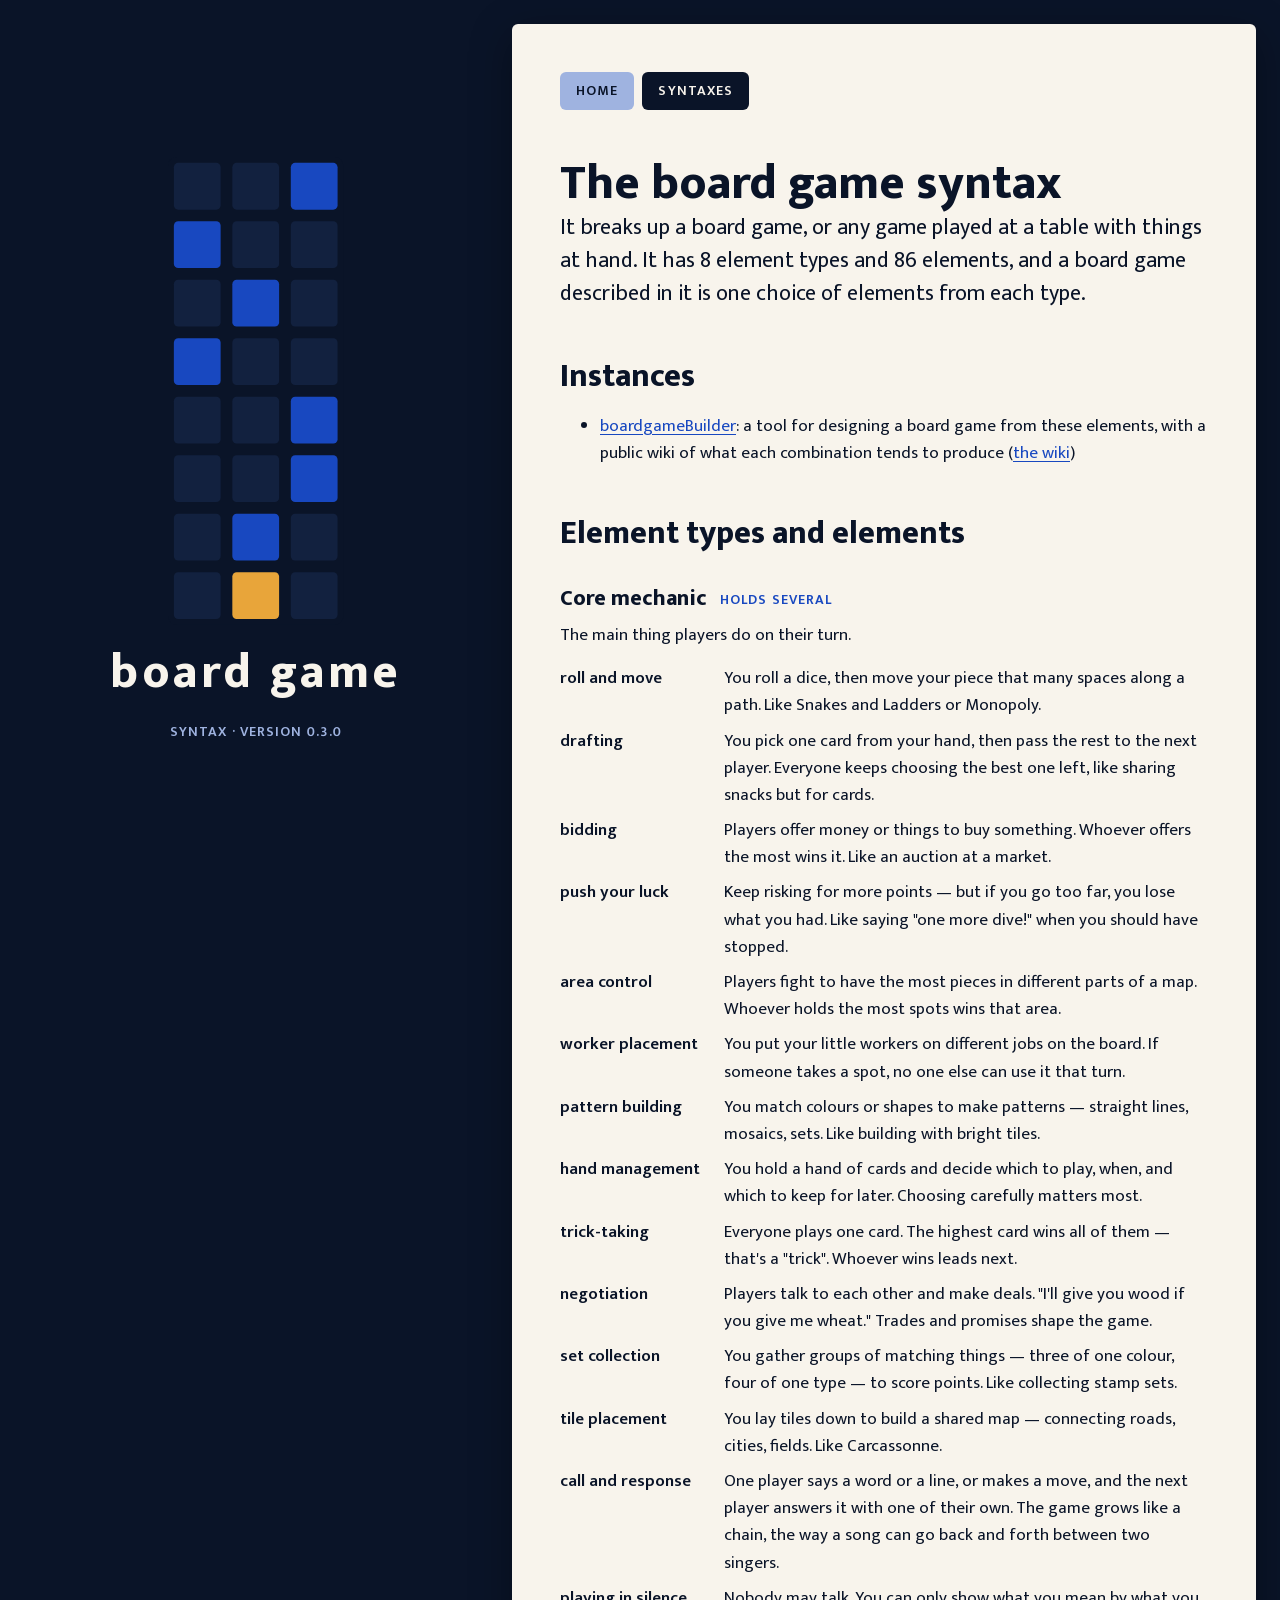
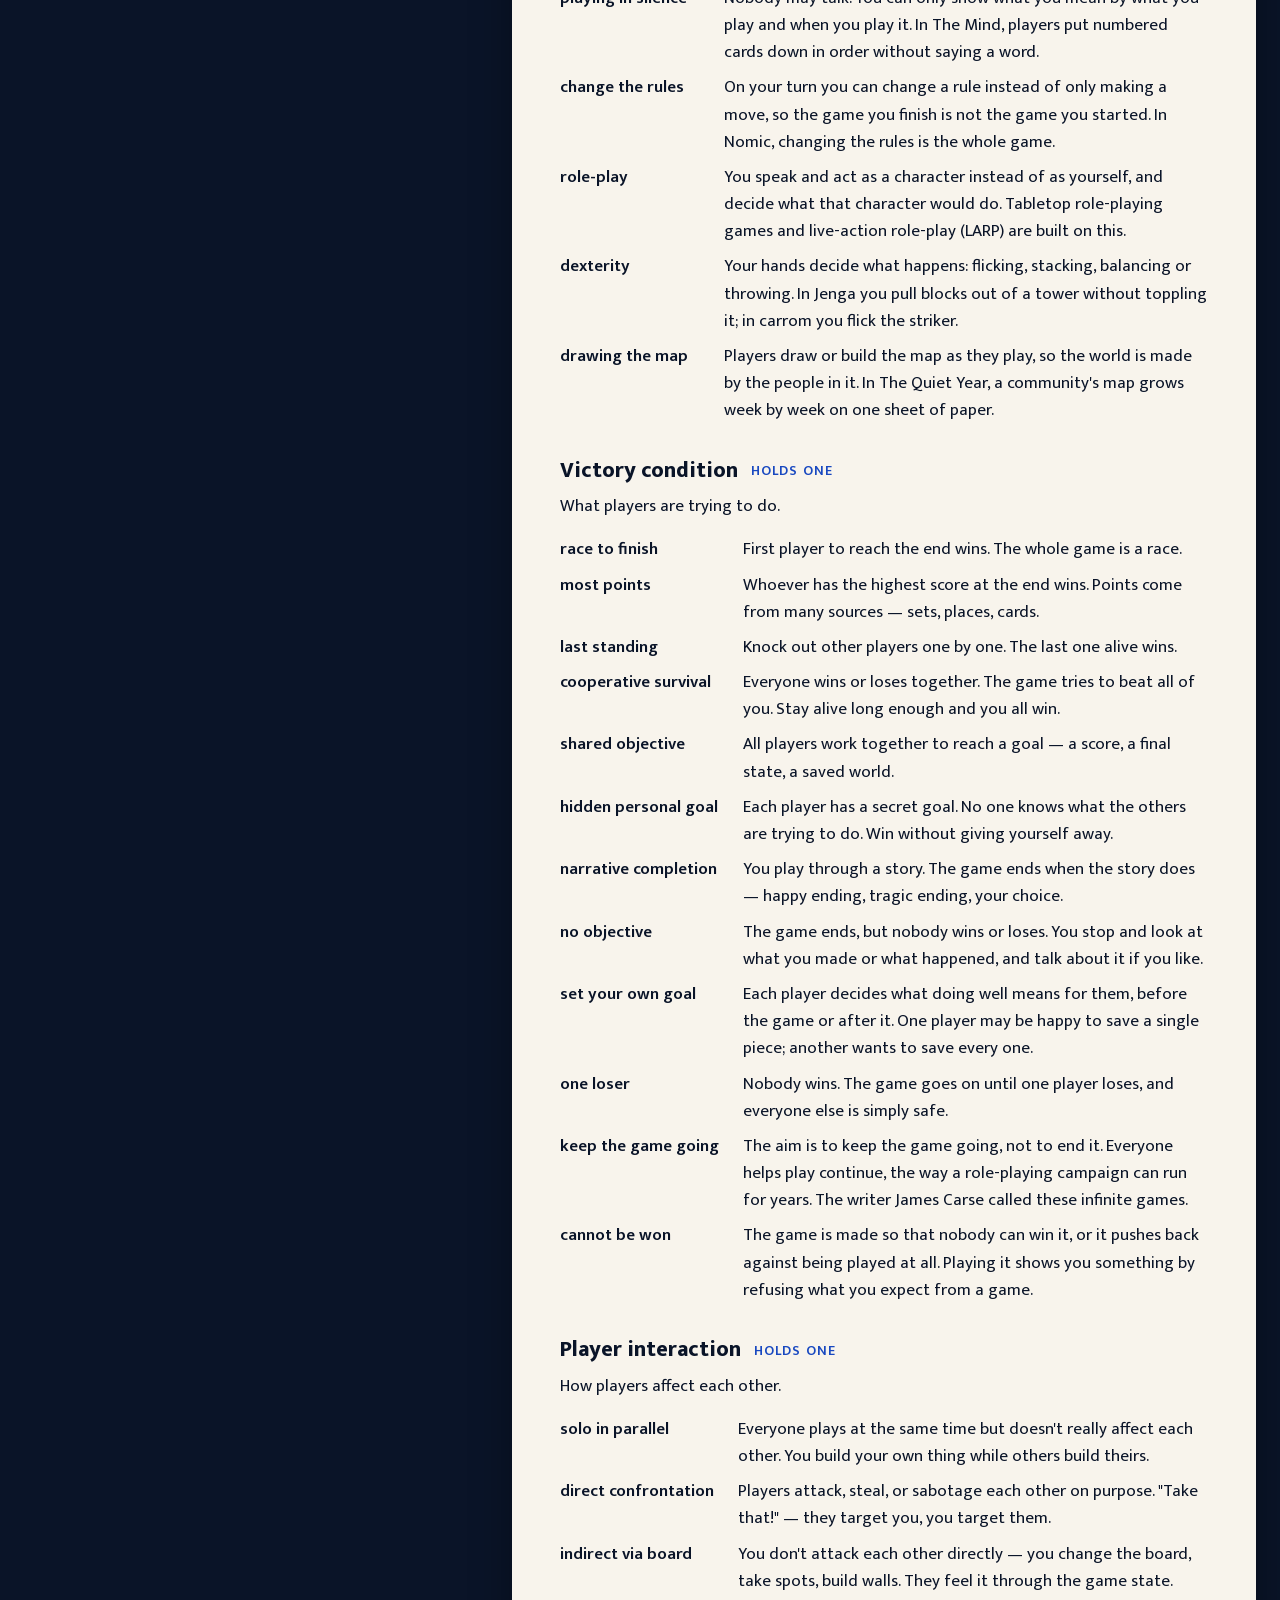
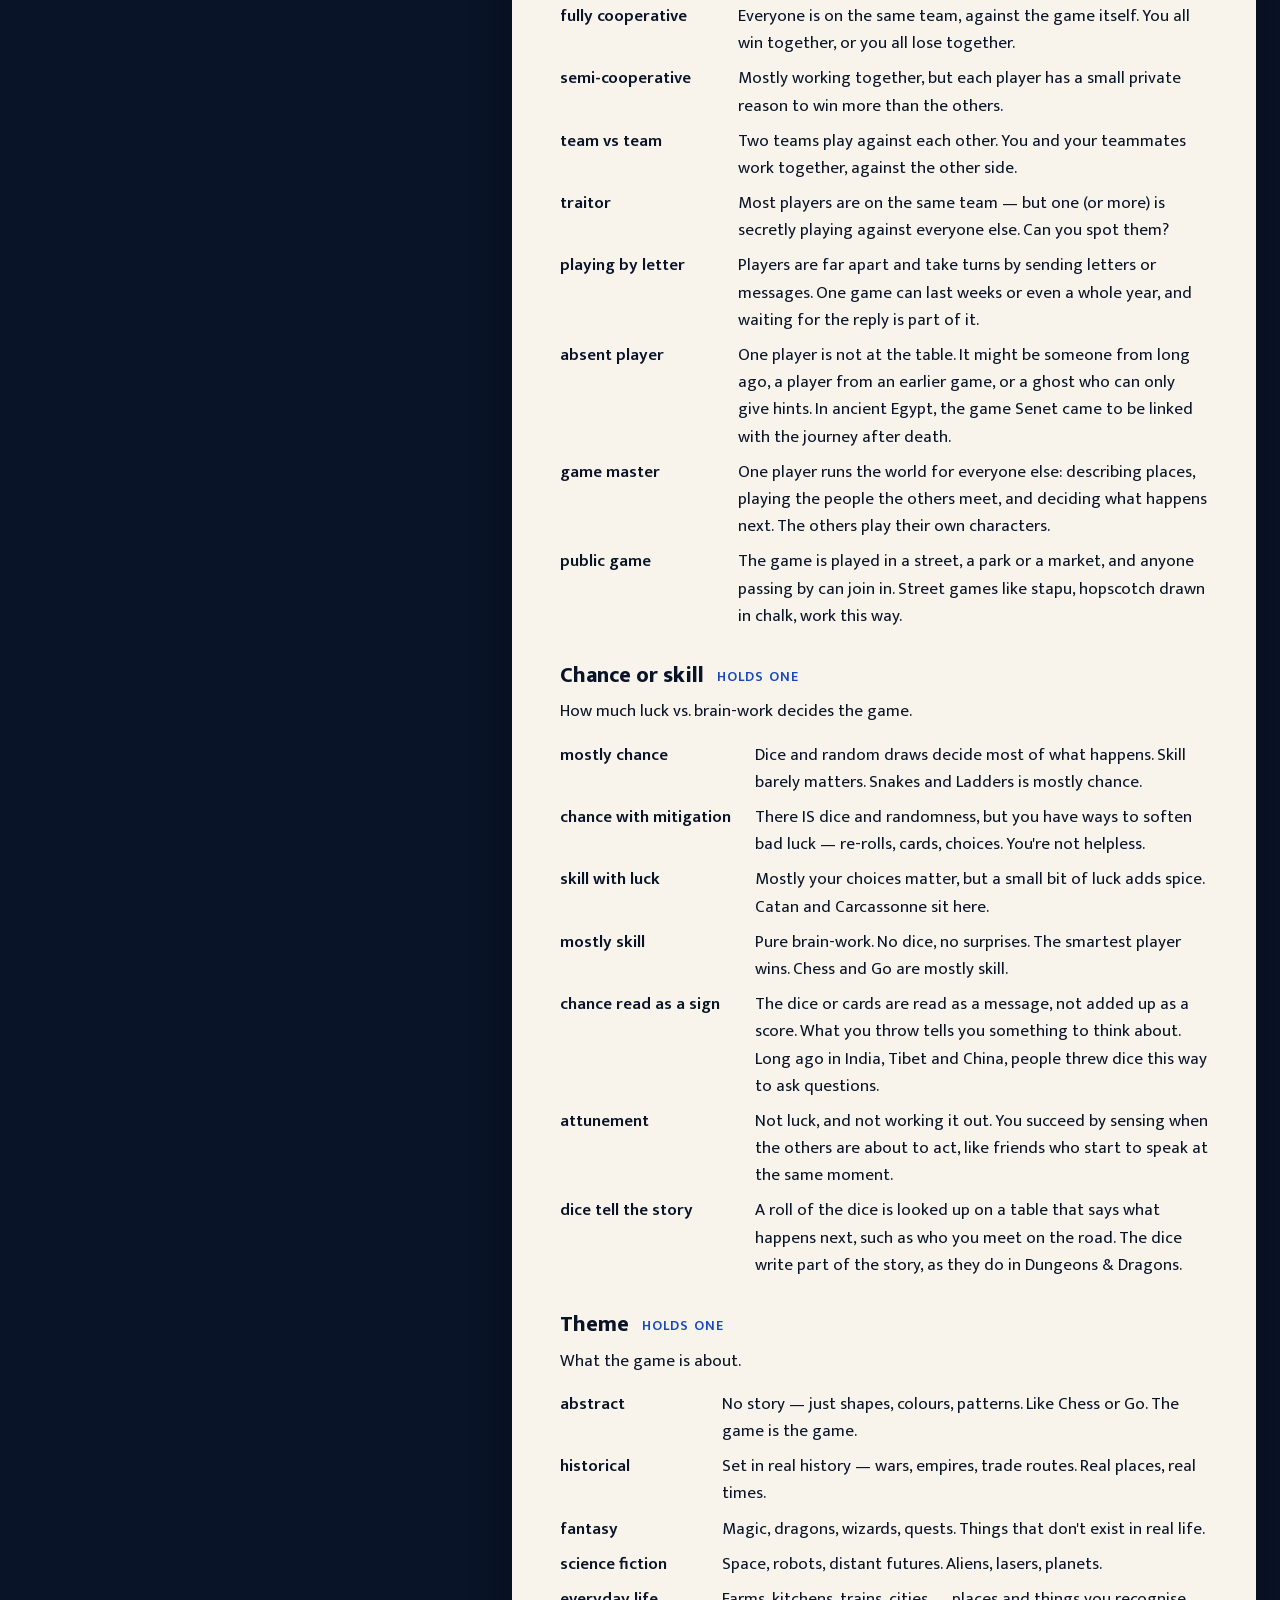
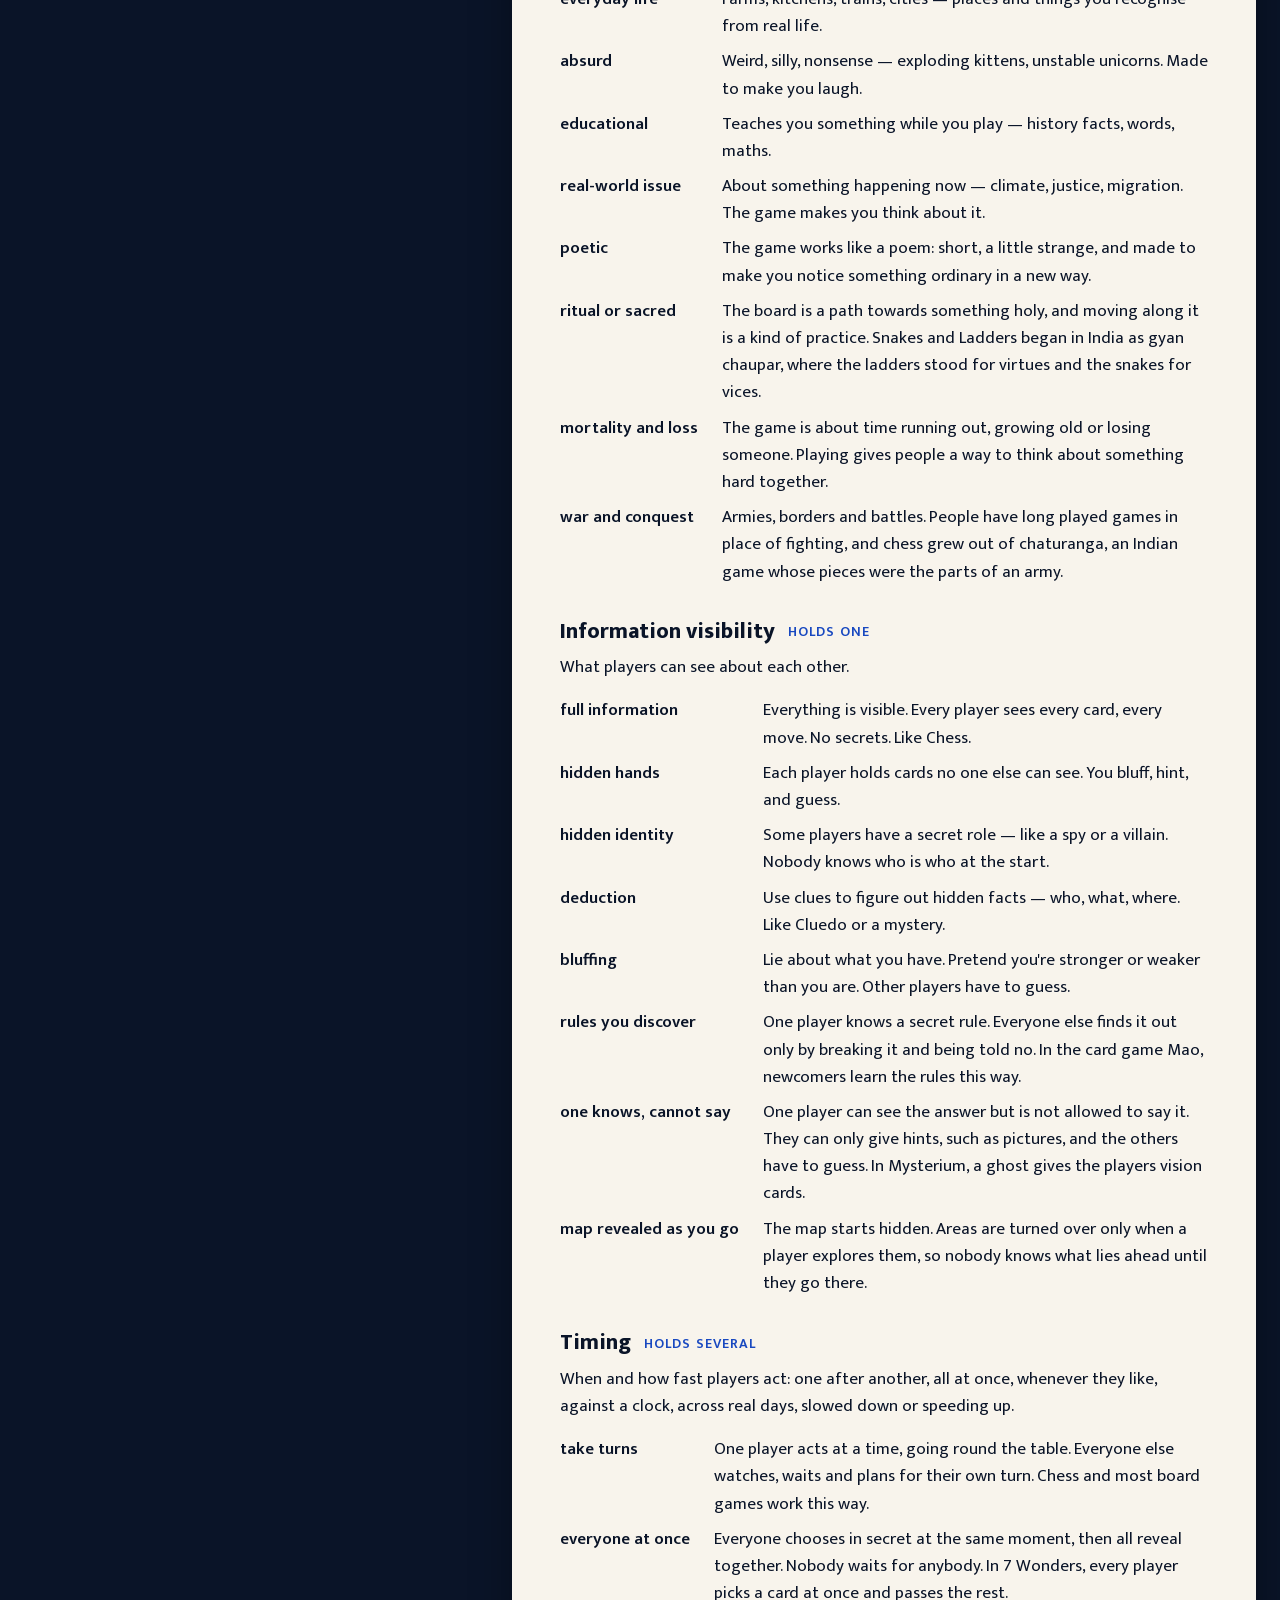
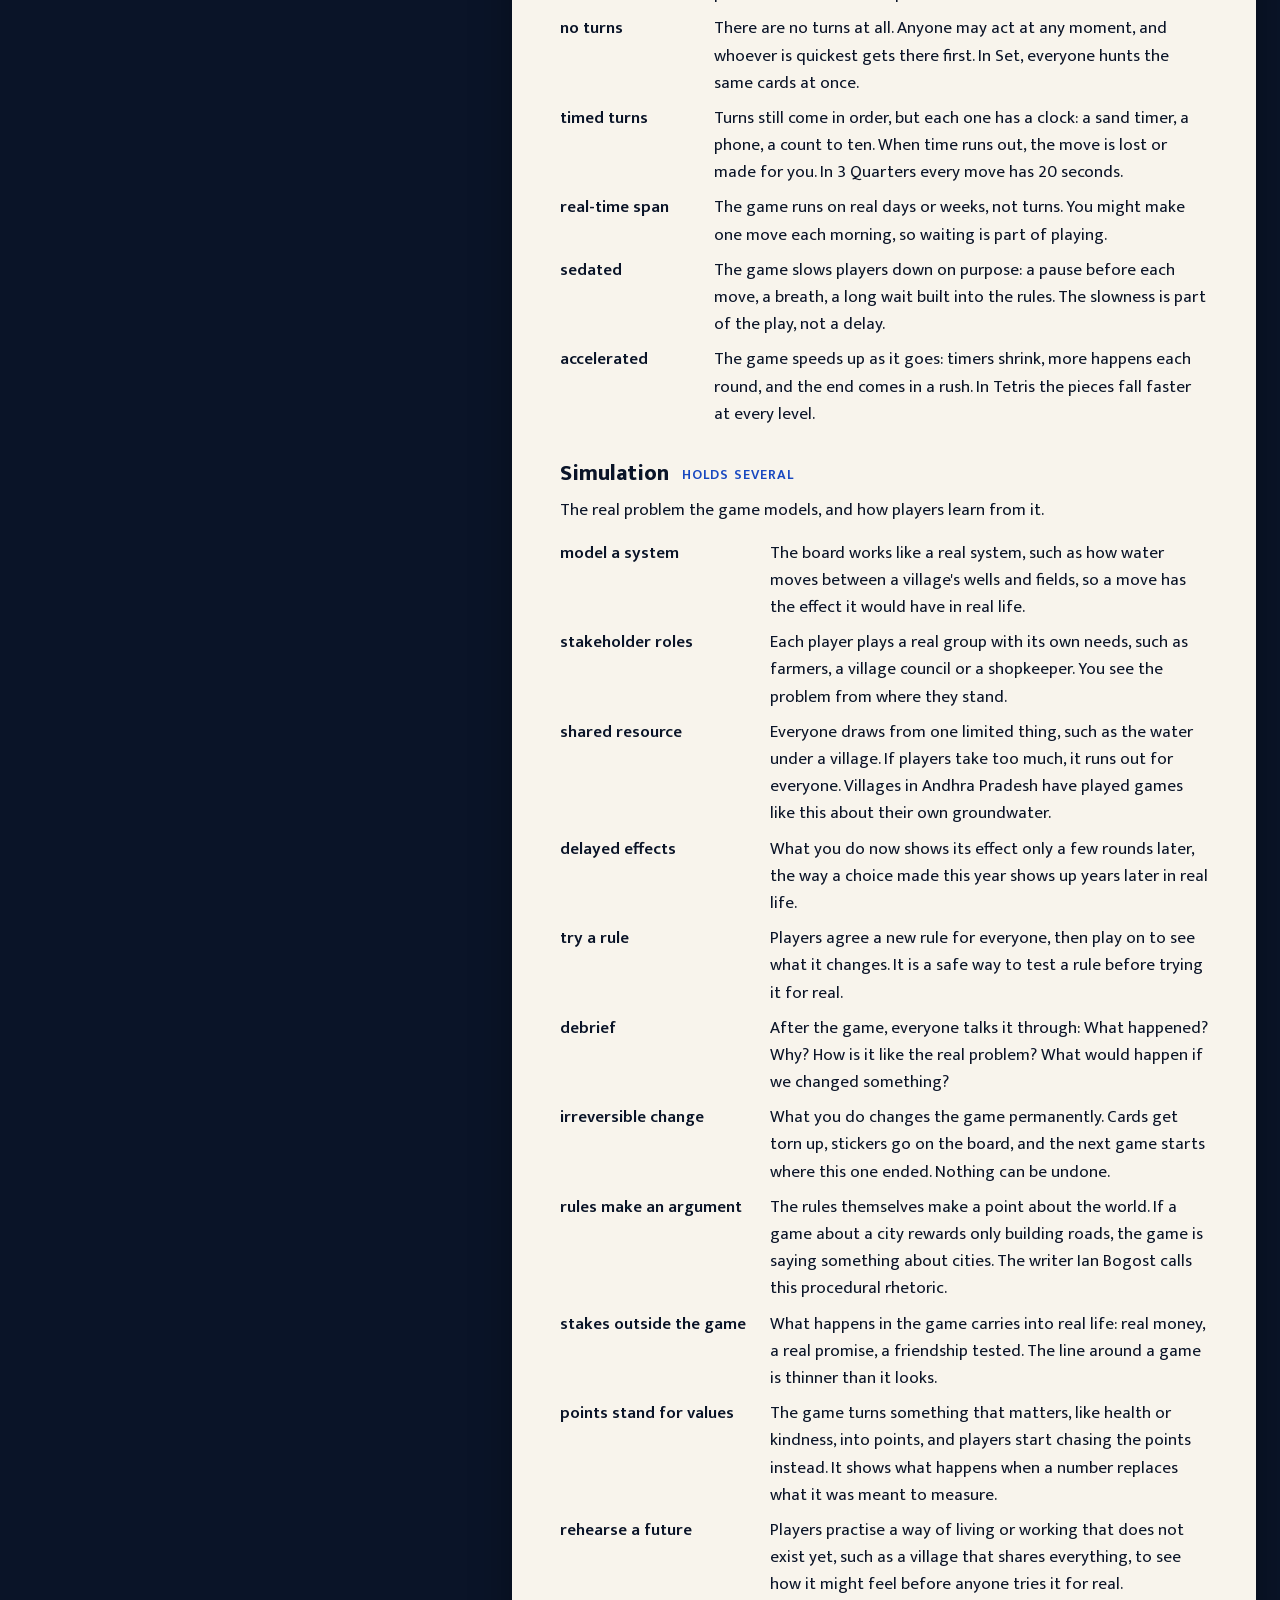
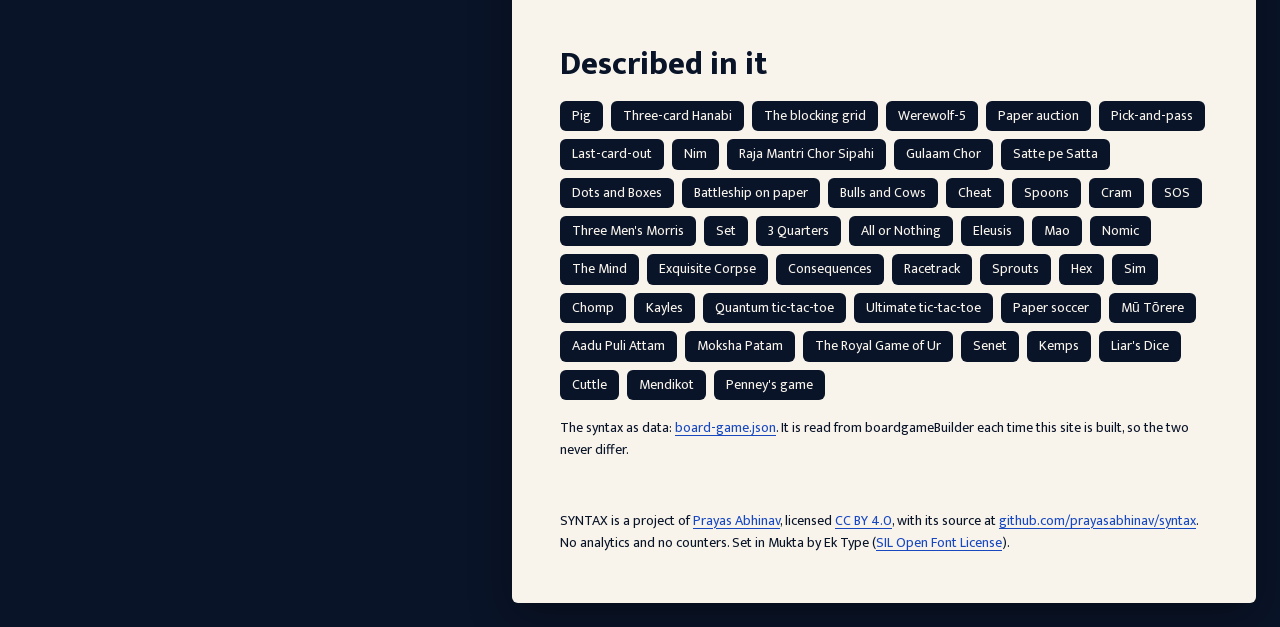
==== site/board-game/index.html @ c4255123 "Give each syntax a family mark, made from the syntax itself" ====
<!doctype html>
<html lang="en-GB">
<head>
<meta charset="utf-8">
<meta name="viewport" content="width=device-width, initial-scale=1">
<title>The board game syntax · SYNTAX</title>
<meta name="description" content="SYNTAX breaks kinds of things into element types and elements, so that each thing of that kind can be described, compared and made from the same parts.">
<link rel="icon" href="/favicon.svg" type="image/svg+xml">
<link rel="preload" href="/fonts/mukta-400.woff2" as="font" type="font/woff2" crossorigin>
<style>/* SYNTAX — frontend-design-prayas-plain: the fixed tokens, Mukta only, served from /fonts with no request to Google.
   Two zones: the field (the mark alone on the night) and the sheet (everything read). */
@font-face { font-family: "Mukta"; font-weight: 400; font-display: swap; src: url(/fonts/mukta-400.woff2) format("woff2"); }
@font-face { font-family: "Mukta"; font-weight: 600; font-display: swap; src: url(/fonts/mukta-600.woff2) format("woff2"); }
@font-face { font-family: "Mukta"; font-weight: 800; font-display: swap; src: url(/fonts/mukta-800.woff2) format("woff2"); }

:root {
  --ground: #0a1428; --deep: #12213f; --cobalt: #1848c0; --cobalt-2: #3a6ae0; --mist: #9fb3e0;
  --sheet: #f8f4ec; --ink: #0a1428; --warm: #e8a53a; --radius: 6px;
  color-scheme: dark;
}
* { box-sizing: border-box; }
body { margin: 0; background: var(--ground); color: var(--ink); font: 400 17px/1.6 "Mukta", "Noto Sans", "Segoe UI", sans-serif; }

.page { display: grid; grid-template-columns: minmax(0, 2fr) minmax(0, 3fr); min-height: 100vh; }
.field { position: sticky; top: 0; height: 100vh; display: flex; flex-direction: column; justify-content: center; align-items: center; gap: 24px; padding: 48px 24px; color: var(--mist); }
.field a { color: inherit; text-decoration: none; display: flex; flex-direction: column; align-items: center; gap: 24px; }
.field svg { width: min(16rem, 60%); max-height: 56vh; height: auto; display: block; }
.field .v a { display: inline; color: inherit; }
.field .word { font-weight: 800; font-size: 48px; line-height: 1; letter-spacing: 0.08em; color: var(--sheet); }
.field .v { font-weight: 600; font-size: 14px; letter-spacing: 0.08em; text-transform: uppercase; font-variant-numeric: tabular-nums; }

.sheet { background: var(--sheet); margin: 24px 24px 24px 0; border-radius: var(--radius); box-shadow: 0 12px 40px rgba(0, 0, 0, 0.35); padding: 48px; }
main, footer { max-width: 46rem; }
.nav { display: flex; flex-wrap: wrap; gap: 8px; margin-bottom: 48px; }
.nav a { font-weight: 600; font-size: 14px; letter-spacing: 0.08em; text-transform: uppercase; color: var(--ink); text-decoration: none; background: var(--mist); padding: 8px 16px; border-radius: var(--radius); }
.nav a:hover, .nav a:focus-visible { background: var(--cobalt); color: var(--sheet); }
.nav a[aria-current="page"] { background: var(--ink); color: var(--sheet); }
main > * + * { margin-top: 16px; }
h1 { font-weight: 800; font-size: 48px; line-height: 1.1; margin: 0; }
h2 { font-weight: 800; font-size: 32px; line-height: 1.2; margin: 48px 0 0; }
h3 { font-weight: 800; font-size: 22px; line-height: 1.3; margin: 32px 0 0; }
p { margin: 0; }
.lede { font-size: 22px; line-height: 1.5; }
.label, .holds { font-weight: 600; font-size: 14px; letter-spacing: 0.08em; text-transform: uppercase; }
.holds { color: var(--cobalt); margin-left: 8px; vertical-align: middle; }
.aside { font-size: 14px; }
a { color: var(--cobalt); text-underline-offset: 3px; }

dl { display: grid; grid-template-columns: max-content minmax(0, 1fr); gap: 8px 24px; margin: 16px 0 0; }
dt { font-weight: 600; }
dd { margin: 0; }

/* A syntax on the index, and a type on its page: flat blocks of the deep tone, never a coloured rule */
.syntaxes { list-style: none; padding: 0; display: grid; gap: 16px; }
.syntaxes a { display: grid; grid-template-columns: auto minmax(0, 1fr); column-gap: 24px; align-items: center; background: var(--ink); color: var(--sheet); border-radius: var(--radius); padding: 24px; text-decoration: none; }
.syntaxes svg { grid-row: span 2; width: 48px; height: 64px; display: block; }
.syntaxes .name { display: block; font-weight: 800; font-size: 32px; line-height: 1.2; }
.syntaxes .what { display: block; font-size: 14px; color: var(--mist); font-variant-numeric: tabular-nums; }
.syntaxes a:hover, .syntaxes a:focus-visible { background: var(--cobalt); }
.syntaxes a:hover .what, .syntaxes a:focus-visible .what { color: var(--sheet); }

.type { margin-top: 32px; }
.type h3 { margin: 0; }
.type .aside { margin-top: 8px; font-size: 17px; }

.entities { display: flex; flex-wrap: wrap; gap: 8px; list-style: none; padding: 0; }
.entities a { display: block; background: var(--ink); color: var(--sheet); border-radius: var(--radius); padding: 4px 12px; font-size: 14px; text-decoration: none; }
.entities a:hover, .entities a:focus-visible { background: var(--cobalt); }

footer { margin-top: 48px; font-size: 14px; }

@media (max-width: 900px) {
  .page { grid-template-columns: minmax(0, 1fr); }
  .field { position: static; height: auto; padding: 32px 16px 24px; }
  .field a { flex-direction: row; gap: 16px; }
  .field svg { width: auto; height: 48px; }
  .field .word { font-size: 32px; }
  .sheet { margin: 0 16px 16px; padding: 24px; }
  .nav { margin-bottom: 32px; }
  h1 { font-size: 32px; }
  h2 { font-size: 22px; margin-top: 32px; }
  .lede { font-size: 17px; }
  dl { grid-template-columns: minmax(0, 1fr); gap: 0; }
  dd { margin-bottom: 8px; }
}
</style>
</head>
<body>
<div class="page">
<div class="field"><a href="/board-game/"><svg xmlns="http://www.w3.org/2000/svg" viewBox="0 0 120 320" role="img" aria-label="The board game syntax"><title>The board game syntax: 8 element types, one element chosen from each</title><rect width="120" height="320" rx="6" fill="#0a1428"/><rect x="4" y="4" width="32" height="32" rx="3" fill="#12213f"/><rect x="44" y="4" width="32" height="32" rx="3" fill="#12213f"/><rect x="84" y="4" width="32" height="32" rx="3" fill="#1848c0"/><rect x="4" y="44" width="32" height="32" rx="3" fill="#1848c0"/><rect x="44" y="44" width="32" height="32" rx="3" fill="#12213f"/><rect x="84" y="44" width="32" height="32" rx="3" fill="#12213f"/><rect x="4" y="84" width="32" height="32" rx="3" fill="#12213f"/><rect x="44" y="84" width="32" height="32" rx="3" fill="#1848c0"/><rect x="84" y="84" width="32" height="32" rx="3" fill="#12213f"/><rect x="4" y="124" width="32" height="32" rx="3" fill="#1848c0"/><rect x="44" y="124" width="32" height="32" rx="3" fill="#12213f"/><rect x="84" y="124" width="32" height="32" rx="3" fill="#12213f"/><rect x="4" y="164" width="32" height="32" rx="3" fill="#12213f"/><rect x="44" y="164" width="32" height="32" rx="3" fill="#12213f"/><rect x="84" y="164" width="32" height="32" rx="3" fill="#1848c0"/><rect x="4" y="204" width="32" height="32" rx="3" fill="#12213f"/><rect x="44" y="204" width="32" height="32" rx="3" fill="#12213f"/><rect x="84" y="204" width="32" height="32" rx="3" fill="#1848c0"/><rect x="4" y="244" width="32" height="32" rx="3" fill="#12213f"/><rect x="44" y="244" width="32" height="32" rx="3" fill="#1848c0"/><rect x="84" y="244" width="32" height="32" rx="3" fill="#12213f"/><rect x="4" y="284" width="32" height="32" rx="3" fill="#12213f"/><rect x="44" y="284" width="32" height="32" rx="3" fill="#e8a53a"/><rect x="84" y="284" width="32" height="32" rx="3" fill="#12213f"/></svg><span class="word">board game</span></a><span class="v"><a href="/">SYNTAX</a> · Version 0.3.0</span></div>
<div class="sheet">
<nav class="nav"><a href="/">Home</a><a href="/syntaxes/" aria-current="page">Syntaxes</a></nav>
<main><h1>The board game syntax</h1>
<p class="lede">It breaks up a board game, or any game played at a table with things at hand. It has 8 element types and 86 elements, and a board game described in it is one choice of elements from each type.</p>
<h2>Instances</h2><ul><li><a href="https://boardgame.blevn.xyz">boardgameBuilder</a>: a tool for designing a board game from these elements, with a public wiki of what each combination tends to produce (<a href="https://boardgame-wiki.blevn.xyz">the wiki</a>)</li></ul>
<h2>Element types and elements</h2><section class="type"><h3>Core mechanic <span class="holds">holds several</span></h3>
<p class="aside">The main thing players do on their turn.</p>
<dl><dt>roll and move</dt><dd>You roll a dice, then move your piece that many spaces along a path. Like Snakes and Ladders or Monopoly.</dd><dt>drafting</dt><dd>You pick one card from your hand, then pass the rest to the next player. Everyone keeps choosing the best one left, like sharing snacks but for cards.</dd><dt>bidding</dt><dd>Players offer money or things to buy something. Whoever offers the most wins it. Like an auction at a market.</dd><dt>push your luck</dt><dd>Keep risking for more points — but if you go too far, you lose what you had. Like saying &quot;one more dive!&quot; when you should have stopped.</dd><dt>area control</dt><dd>Players fight to have the most pieces in different parts of a map. Whoever holds the most spots wins that area.</dd><dt>worker placement</dt><dd>You put your little workers on different jobs on the board. If someone takes a spot, no one else can use it that turn.</dd><dt>pattern building</dt><dd>You match colours or shapes to make patterns — straight lines, mosaics, sets. Like building with bright tiles.</dd><dt>hand management</dt><dd>You hold a hand of cards and decide which to play, when, and which to keep for later. Choosing carefully matters most.</dd><dt>trick-taking</dt><dd>Everyone plays one card. The highest card wins all of them — that&#x27;s a &quot;trick&quot;. Whoever wins leads next.</dd><dt>negotiation</dt><dd>Players talk to each other and make deals. &quot;I&#x27;ll give you wood if you give me wheat.&quot; Trades and promises shape the game.</dd><dt>set collection</dt><dd>You gather groups of matching things — three of one colour, four of one type — to score points. Like collecting stamp sets.</dd><dt>tile placement</dt><dd>You lay tiles down to build a shared map — connecting roads, cities, fields. Like Carcassonne.</dd><dt>call and response</dt><dd>One player says a word or a line, or makes a move, and the next player answers it with one of their own. The game grows like a chain, the way a song can go back and forth between two singers.</dd><dt>playing in silence</dt><dd>Nobody may talk. You can only show what you mean by what you play and when you play it. In The Mind, players put numbered cards down in order without saying a word.</dd><dt>change the rules</dt><dd>On your turn you can change a rule instead of only making a move, so the game you finish is not the game you started. In Nomic, changing the rules is the whole game.</dd><dt>role-play</dt><dd>You speak and act as a character instead of as yourself, and decide what that character would do. Tabletop role-playing games and live-action role-play (LARP) are built on this.</dd><dt>dexterity</dt><dd>Your hands decide what happens: flicking, stacking, balancing or throwing. In Jenga you pull blocks out of a tower without toppling it; in carrom you flick the striker.</dd><dt>drawing the map</dt><dd>Players draw or build the map as they play, so the world is made by the people in it. In The Quiet Year, a community&#x27;s map grows week by week on one sheet of paper.</dd></dl></section><section class="type"><h3>Victory condition <span class="holds">holds one</span></h3>
<p class="aside">What players are trying to do.</p>
<dl><dt>race to finish</dt><dd>First player to reach the end wins. The whole game is a race.</dd><dt>most points</dt><dd>Whoever has the highest score at the end wins. Points come from many sources — sets, places, cards.</dd><dt>last standing</dt><dd>Knock out other players one by one. The last one alive wins.</dd><dt>cooperative survival</dt><dd>Everyone wins or loses together. The game tries to beat all of you. Stay alive long enough and you all win.</dd><dt>shared objective</dt><dd>All players work together to reach a goal — a score, a final state, a saved world.</dd><dt>hidden personal goal</dt><dd>Each player has a secret goal. No one knows what the others are trying to do. Win without giving yourself away.</dd><dt>narrative completion</dt><dd>You play through a story. The game ends when the story does — happy ending, tragic ending, your choice.</dd><dt>no objective</dt><dd>The game ends, but nobody wins or loses. You stop and look at what you made or what happened, and talk about it if you like.</dd><dt>set your own goal</dt><dd>Each player decides what doing well means for them, before the game or after it. One player may be happy to save a single piece; another wants to save every one.</dd><dt>one loser</dt><dd>Nobody wins. The game goes on until one player loses, and everyone else is simply safe.</dd><dt>keep the game going</dt><dd>The aim is to keep the game going, not to end it. Everyone helps play continue, the way a role-playing campaign can run for years. The writer James Carse called these infinite games.</dd><dt>cannot be won</dt><dd>The game is made so that nobody can win it, or it pushes back against being played at all. Playing it shows you something by refusing what you expect from a game.</dd></dl></section><section class="type"><h3>Player interaction <span class="holds">holds one</span></h3>
<p class="aside">How players affect each other.</p>
<dl><dt>solo in parallel</dt><dd>Everyone plays at the same time but doesn&#x27;t really affect each other. You build your own thing while others build theirs.</dd><dt>direct confrontation</dt><dd>Players attack, steal, or sabotage each other on purpose. &quot;Take that!&quot; — they target you, you target them.</dd><dt>indirect via board</dt><dd>You don&#x27;t attack each other directly — you change the board, take spots, build walls. They feel it through the game state.</dd><dt>fully cooperative</dt><dd>Everyone is on the same team, against the game itself. You all win together, or you all lose together.</dd><dt>semi-cooperative</dt><dd>Mostly working together, but each player has a small private reason to win more than the others.</dd><dt>team vs team</dt><dd>Two teams play against each other. You and your teammates work together, against the other side.</dd><dt>traitor</dt><dd>Most players are on the same team — but one (or more) is secretly playing against everyone else. Can you spot them?</dd><dt>playing by letter</dt><dd>Players are far apart and take turns by sending letters or messages. One game can last weeks or even a whole year, and waiting for the reply is part of it.</dd><dt>absent player</dt><dd>One player is not at the table. It might be someone from long ago, a player from an earlier game, or a ghost who can only give hints. In ancient Egypt, the game Senet came to be linked with the journey after death.</dd><dt>game master</dt><dd>One player runs the world for everyone else: describing places, playing the people the others meet, and deciding what happens next. The others play their own characters.</dd><dt>public game</dt><dd>The game is played in a street, a park or a market, and anyone passing by can join in. Street games like stapu, hopscotch drawn in chalk, work this way.</dd></dl></section><section class="type"><h3>Chance or skill <span class="holds">holds one</span></h3>
<p class="aside">How much luck vs. brain-work decides the game.</p>
<dl><dt>mostly chance</dt><dd>Dice and random draws decide most of what happens. Skill barely matters. Snakes and Ladders is mostly chance.</dd><dt>chance with mitigation</dt><dd>There IS dice and randomness, but you have ways to soften bad luck — re-rolls, cards, choices. You&#x27;re not helpless.</dd><dt>skill with luck</dt><dd>Mostly your choices matter, but a small bit of luck adds spice. Catan and Carcassonne sit here.</dd><dt>mostly skill</dt><dd>Pure brain-work. No dice, no surprises. The smartest player wins. Chess and Go are mostly skill.</dd><dt>chance read as a sign</dt><dd>The dice or cards are read as a message, not added up as a score. What you throw tells you something to think about. Long ago in India, Tibet and China, people threw dice this way to ask questions.</dd><dt>attunement</dt><dd>Not luck, and not working it out. You succeed by sensing when the others are about to act, like friends who start to speak at the same moment.</dd><dt>dice tell the story</dt><dd>A roll of the dice is looked up on a table that says what happens next, such as who you meet on the road. The dice write part of the story, as they do in Dungeons &amp; Dragons.</dd></dl></section><section class="type"><h3>Theme <span class="holds">holds one</span></h3>
<p class="aside">What the game is about.</p>
<dl><dt>abstract</dt><dd>No story — just shapes, colours, patterns. Like Chess or Go. The game is the game.</dd><dt>historical</dt><dd>Set in real history — wars, empires, trade routes. Real places, real times.</dd><dt>fantasy</dt><dd>Magic, dragons, wizards, quests. Things that don&#x27;t exist in real life.</dd><dt>science fiction</dt><dd>Space, robots, distant futures. Aliens, lasers, planets.</dd><dt>everyday life</dt><dd>Farms, kitchens, trains, cities — places and things you recognise from real life.</dd><dt>absurd</dt><dd>Weird, silly, nonsense — exploding kittens, unstable unicorns. Made to make you laugh.</dd><dt>educational</dt><dd>Teaches you something while you play — history facts, words, maths.</dd><dt>real-world issue</dt><dd>About something happening now — climate, justice, migration. The game makes you think about it.</dd><dt>poetic</dt><dd>The game works like a poem: short, a little strange, and made to make you notice something ordinary in a new way.</dd><dt>ritual or sacred</dt><dd>The board is a path towards something holy, and moving along it is a kind of practice. Snakes and Ladders began in India as gyan chaupar, where the ladders stood for virtues and the snakes for vices.</dd><dt>mortality and loss</dt><dd>The game is about time running out, growing old or losing someone. Playing gives people a way to think about something hard together.</dd><dt>war and conquest</dt><dd>Armies, borders and battles. People have long played games in place of fighting, and chess grew out of chaturanga, an Indian game whose pieces were the parts of an army.</dd></dl></section><section class="type"><h3>Information visibility <span class="holds">holds one</span></h3>
<p class="aside">What players can see about each other.</p>
<dl><dt>full information</dt><dd>Everything is visible. Every player sees every card, every move. No secrets. Like Chess.</dd><dt>hidden hands</dt><dd>Each player holds cards no one else can see. You bluff, hint, and guess.</dd><dt>hidden identity</dt><dd>Some players have a secret role — like a spy or a villain. Nobody knows who is who at the start.</dd><dt>deduction</dt><dd>Use clues to figure out hidden facts — who, what, where. Like Cluedo or a mystery.</dd><dt>bluffing</dt><dd>Lie about what you have. Pretend you&#x27;re stronger or weaker than you are. Other players have to guess.</dd><dt>rules you discover</dt><dd>One player knows a secret rule. Everyone else finds it out only by breaking it and being told no. In the card game Mao, newcomers learn the rules this way.</dd><dt>one knows, cannot say</dt><dd>One player can see the answer but is not allowed to say it. They can only give hints, such as pictures, and the others have to guess. In Mysterium, a ghost gives the players vision cards.</dd><dt>map revealed as you go</dt><dd>The map starts hidden. Areas are turned over only when a player explores them, so nobody knows what lies ahead until they go there.</dd></dl></section><section class="type"><h3>Timing <span class="holds">holds several</span></h3>
<p class="aside">When and how fast players act: one after another, all at once, whenever they like, against a clock, across real days, slowed down or speeding up.</p>
<dl><dt>take turns</dt><dd>One player acts at a time, going round the table. Everyone else watches, waits and plans for their own turn. Chess and most board games work this way.</dd><dt>everyone at once</dt><dd>Everyone chooses in secret at the same moment, then all reveal together. Nobody waits for anybody. In 7 Wonders, every player picks a card at once and passes the rest.</dd><dt>no turns</dt><dd>There are no turns at all. Anyone may act at any moment, and whoever is quickest gets there first. In Set, everyone hunts the same cards at once.</dd><dt>timed turns</dt><dd>Turns still come in order, but each one has a clock: a sand timer, a phone, a count to ten. When time runs out, the move is lost or made for you. In 3 Quarters every move has 20 seconds.</dd><dt>real-time span</dt><dd>The game runs on real days or weeks, not turns. You might make one move each morning, so waiting is part of playing.</dd><dt>sedated</dt><dd>The game slows players down on purpose: a pause before each move, a breath, a long wait built into the rules. The slowness is part of the play, not a delay.</dd><dt>accelerated</dt><dd>The game speeds up as it goes: timers shrink, more happens each round, and the end comes in a rush. In Tetris the pieces fall faster at every level.</dd></dl></section><section class="type"><h3>Simulation <span class="holds">holds several</span></h3>
<p class="aside">The real problem the game models, and how players learn from it.</p>
<dl><dt>model a system</dt><dd>The board works like a real system, such as how water moves between a village&#x27;s wells and fields, so a move has the effect it would have in real life.</dd><dt>stakeholder roles</dt><dd>Each player plays a real group with its own needs, such as farmers, a village council or a shopkeeper. You see the problem from where they stand.</dd><dt>shared resource</dt><dd>Everyone draws from one limited thing, such as the water under a village. If players take too much, it runs out for everyone. Villages in Andhra Pradesh have played games like this about their own groundwater.</dd><dt>delayed effects</dt><dd>What you do now shows its effect only a few rounds later, the way a choice made this year shows up years later in real life.</dd><dt>try a rule</dt><dd>Players agree a new rule for everyone, then play on to see what it changes. It is a safe way to test a rule before trying it for real.</dd><dt>debrief</dt><dd>After the game, everyone talks it through: What happened? Why? How is it like the real problem? What would happen if we changed something?</dd><dt>irreversible change</dt><dd>What you do changes the game permanently. Cards get torn up, stickers go on the board, and the next game starts where this one ended. Nothing can be undone.</dd><dt>rules make an argument</dt><dd>The rules themselves make a point about the world. If a game about a city rewards only building roads, the game is saying something about cities. The writer Ian Bogost calls this procedural rhetoric.</dd><dt>stakes outside the game</dt><dd>What happens in the game carries into real life: real money, a real promise, a friendship tested. The line around a game is thinner than it looks.</dd><dt>points stand for values</dt><dd>The game turns something that matters, like health or kindness, into points, and players start chasing the points instead. It shows what happens when a number replaces what it was meant to measure.</dd><dt>rehearse a future</dt><dd>Players practise a way of living or working that does not exist yet, such as a village that shares everything, to see how it might feel before anyone tries it for real.</dd></dl></section>
<h2>Described in it</h2><ul class="entities"><li><a href="https://boardgame.blevn.xyz/#games/pig">Pig</a></li><li><a href="https://boardgame.blevn.xyz/#games/mini-hanabi">Three-card Hanabi</a></li><li><a href="https://boardgame.blevn.xyz/#games/blocking-grid">The blocking grid</a></li><li><a href="https://boardgame.blevn.xyz/#games/werewolf-5">Werewolf-5</a></li><li><a href="https://boardgame.blevn.xyz/#games/paper-auction">Paper auction</a></li><li><a href="https://boardgame.blevn.xyz/#games/pick-and-pass">Pick-and-pass</a></li><li><a href="https://boardgame.blevn.xyz/#games/last-card-out">Last-card-out</a></li><li><a href="https://boardgame.blevn.xyz/#games/nim">Nim</a></li><li><a href="https://boardgame.blevn.xyz/#games/raja-mantri-chor-sipahi">Raja Mantri Chor Sipahi</a></li><li><a href="https://boardgame.blevn.xyz/#games/gulaam-chor">Gulaam Chor</a></li><li><a href="https://boardgame.blevn.xyz/#games/satte-pe-satta">Satte pe Satta</a></li><li><a href="https://boardgame.blevn.xyz/#games/dots-and-boxes">Dots and Boxes</a></li><li><a href="https://boardgame.blevn.xyz/#games/paper-battleship">Battleship on paper</a></li><li><a href="https://boardgame.blevn.xyz/#games/bulls-and-cows">Bulls and Cows</a></li><li><a href="https://boardgame.blevn.xyz/#games/cheat">Cheat</a></li><li><a href="https://boardgame.blevn.xyz/#games/spoons">Spoons</a></li><li><a href="https://boardgame.blevn.xyz/#games/cram">Cram</a></li><li><a href="https://boardgame.blevn.xyz/#games/sos">SOS</a></li><li><a href="https://boardgame.blevn.xyz/#games/three-mens-morris">Three Men&#x27;s Morris</a></li><li><a href="https://boardgame.blevn.xyz/#games/set">Set</a></li><li><a href="https://boardgame.blevn.xyz/#games/3-quarters">3 Quarters</a></li><li><a href="https://boardgame.blevn.xyz/#games/all-or-nothing">All or Nothing</a></li><li><a href="https://boardgame.blevn.xyz/#games/eleusis">Eleusis</a></li><li><a href="https://boardgame.blevn.xyz/#games/mao">Mao</a></li><li><a href="https://boardgame.blevn.xyz/#games/nomic">Nomic</a></li><li><a href="https://boardgame.blevn.xyz/#games/the-mind">The Mind</a></li><li><a href="https://boardgame.blevn.xyz/#games/exquisite-corpse">Exquisite Corpse</a></li><li><a href="https://boardgame.blevn.xyz/#games/consequences">Consequences</a></li><li><a href="https://boardgame.blevn.xyz/#games/racetrack">Racetrack</a></li><li><a href="https://boardgame.blevn.xyz/#games/sprouts">Sprouts</a></li><li><a href="https://boardgame.blevn.xyz/#games/hex">Hex</a></li><li><a href="https://boardgame.blevn.xyz/#games/sim">Sim</a></li><li><a href="https://boardgame.blevn.xyz/#games/chomp">Chomp</a></li><li><a href="https://boardgame.blevn.xyz/#games/kayles">Kayles</a></li><li><a href="https://boardgame.blevn.xyz/#games/quantum-tic-tac-toe">Quantum tic-tac-toe</a></li><li><a href="https://boardgame.blevn.xyz/#games/ultimate-tic-tac-toe">Ultimate tic-tac-toe</a></li><li><a href="https://boardgame.blevn.xyz/#games/paper-soccer">Paper soccer</a></li><li><a href="https://boardgame.blevn.xyz/#games/mu-torere">Mū Tōrere</a></li><li><a href="https://boardgame.blevn.xyz/#games/aadu-puli-attam">Aadu Puli Attam</a></li><li><a href="https://boardgame.blevn.xyz/#games/moksha-patam">Moksha Patam</a></li><li><a href="https://boardgame.blevn.xyz/#games/royal-game-of-ur">The Royal Game of Ur</a></li><li><a href="https://boardgame.blevn.xyz/#games/senet">Senet</a></li><li><a href="https://boardgame.blevn.xyz/#games/kemps">Kemps</a></li><li><a href="https://boardgame.blevn.xyz/#games/liars-dice">Liar&#x27;s Dice</a></li><li><a href="https://boardgame.blevn.xyz/#games/cuttle">Cuttle</a></li><li><a href="https://boardgame.blevn.xyz/#games/mendikot">Mendikot</a></li><li><a href="https://boardgame.blevn.xyz/#games/penneys-game">Penney&#x27;s game</a></li></ul>
<p class="aside">The syntax as data: <a href="/board-game.json">board-game.json</a>. It is read from boardgameBuilder each time this site is built, so the two never differ.</p></main>
<footer><p>SYNTAX is a project of <a href="https://prayasabhinav.net">Prayas Abhinav</a>, licensed <a href="https://creativecommons.org/licenses/by/4.0/">CC BY 4.0</a>, with its source at <a href="https://github.com/prayasabhinav/syntax">github.com/prayasabhinav/syntax</a>. No analytics and no counters. Set in Mukta by Ek Type (<a href="/fonts/OFL.txt">SIL Open Font License</a>).</p></footer>
</div>
</div>
</body>
</html>
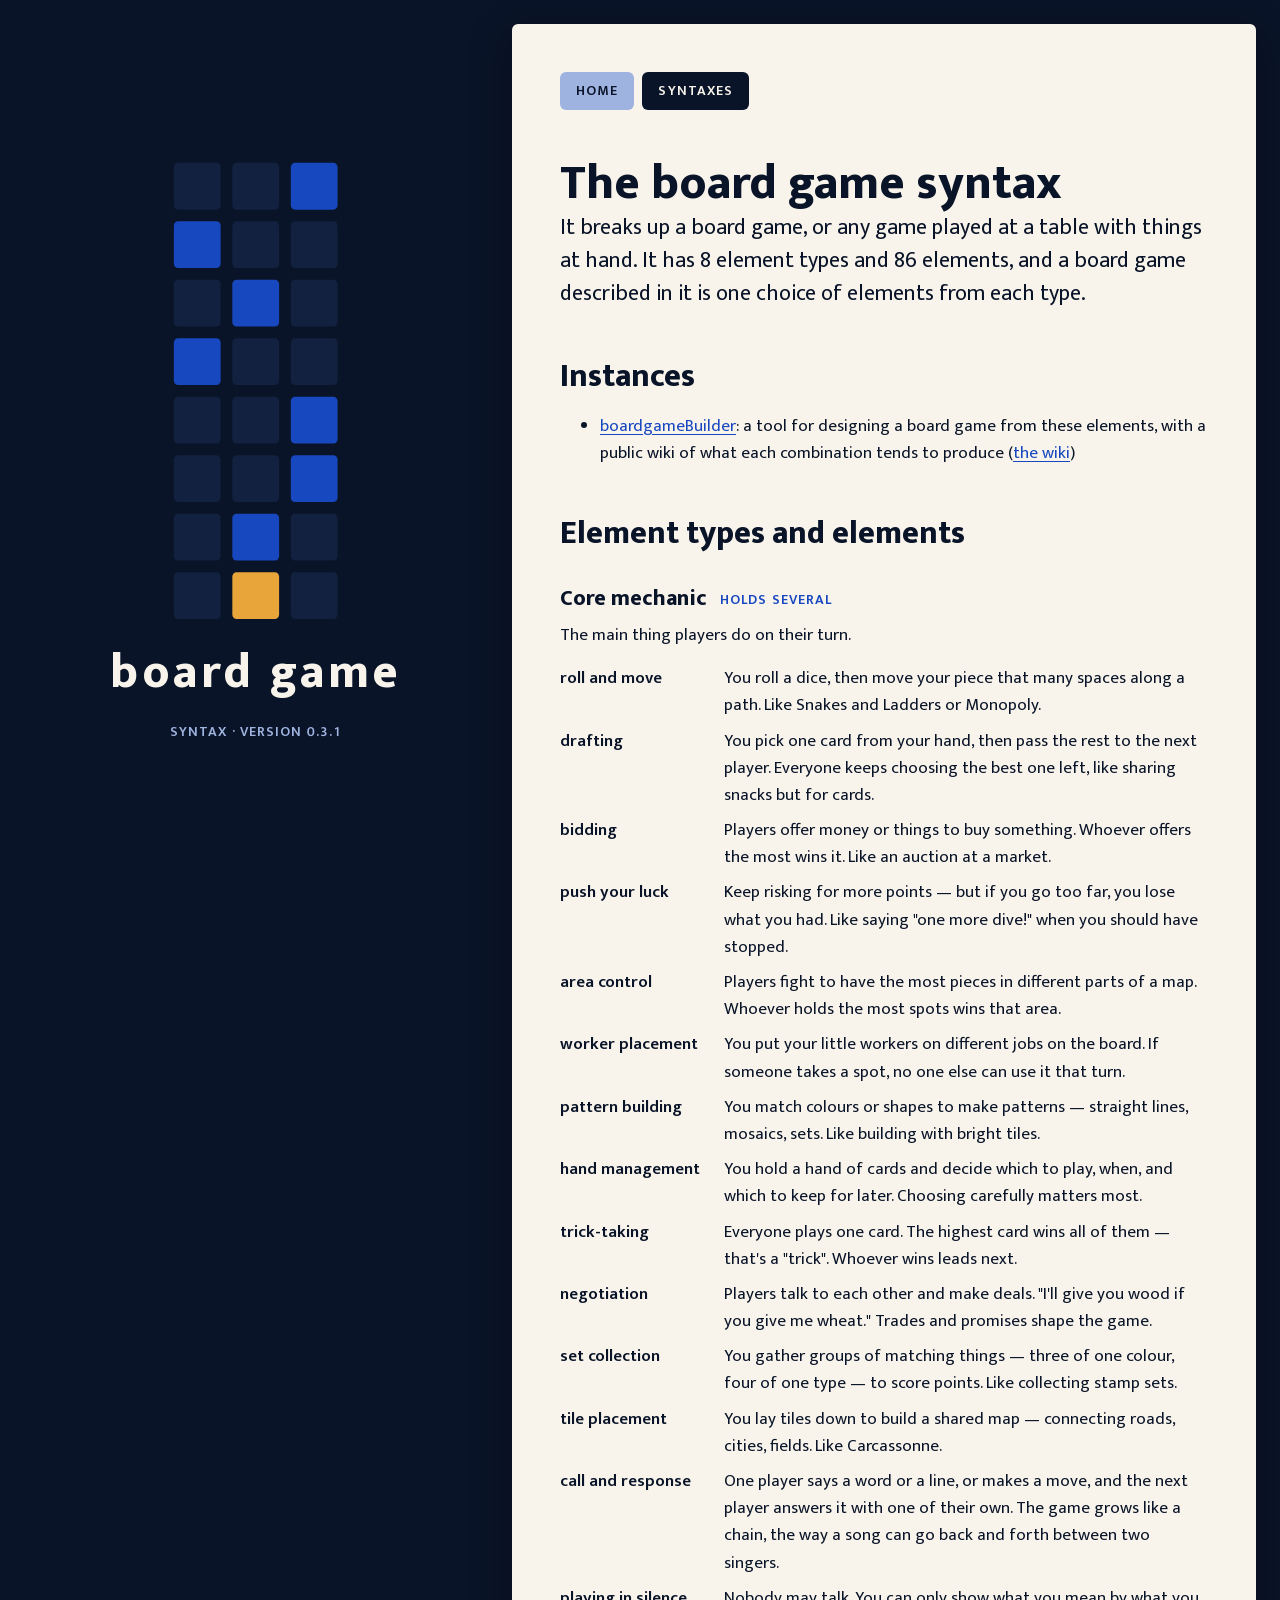
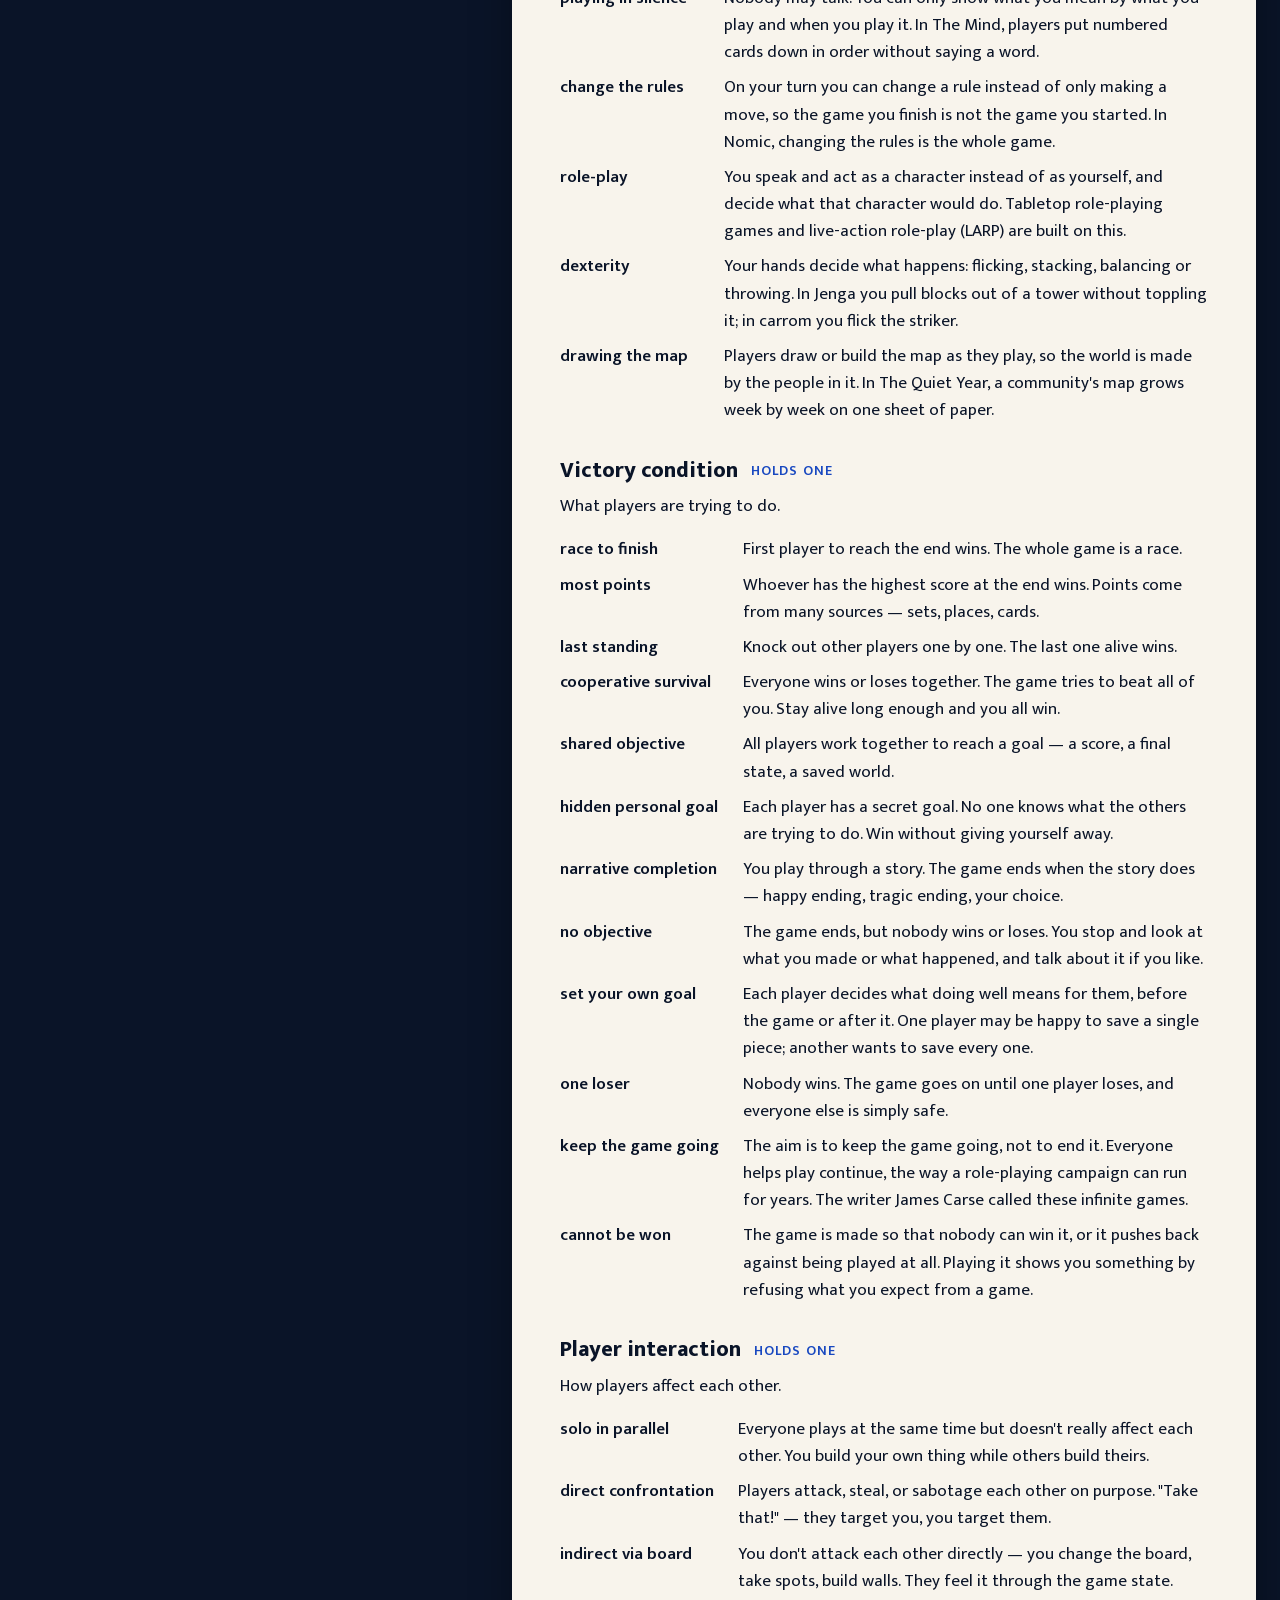
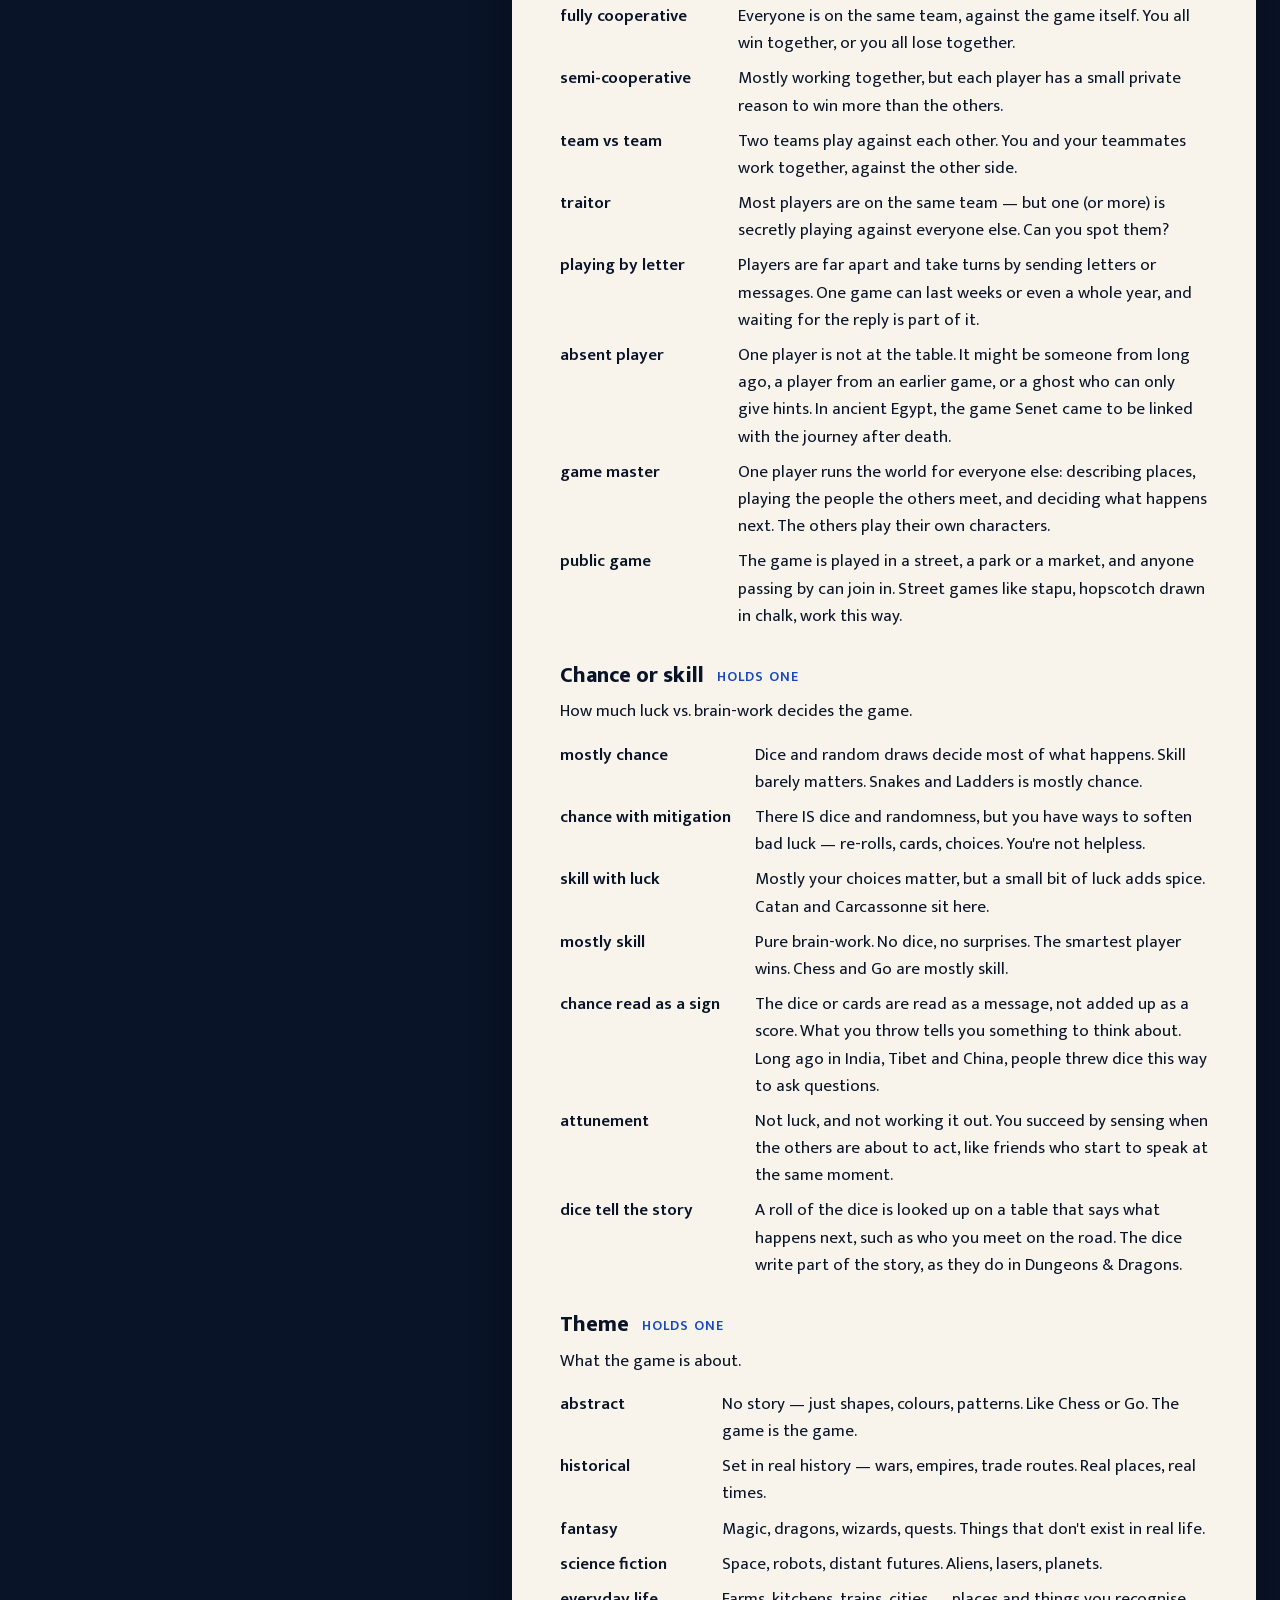
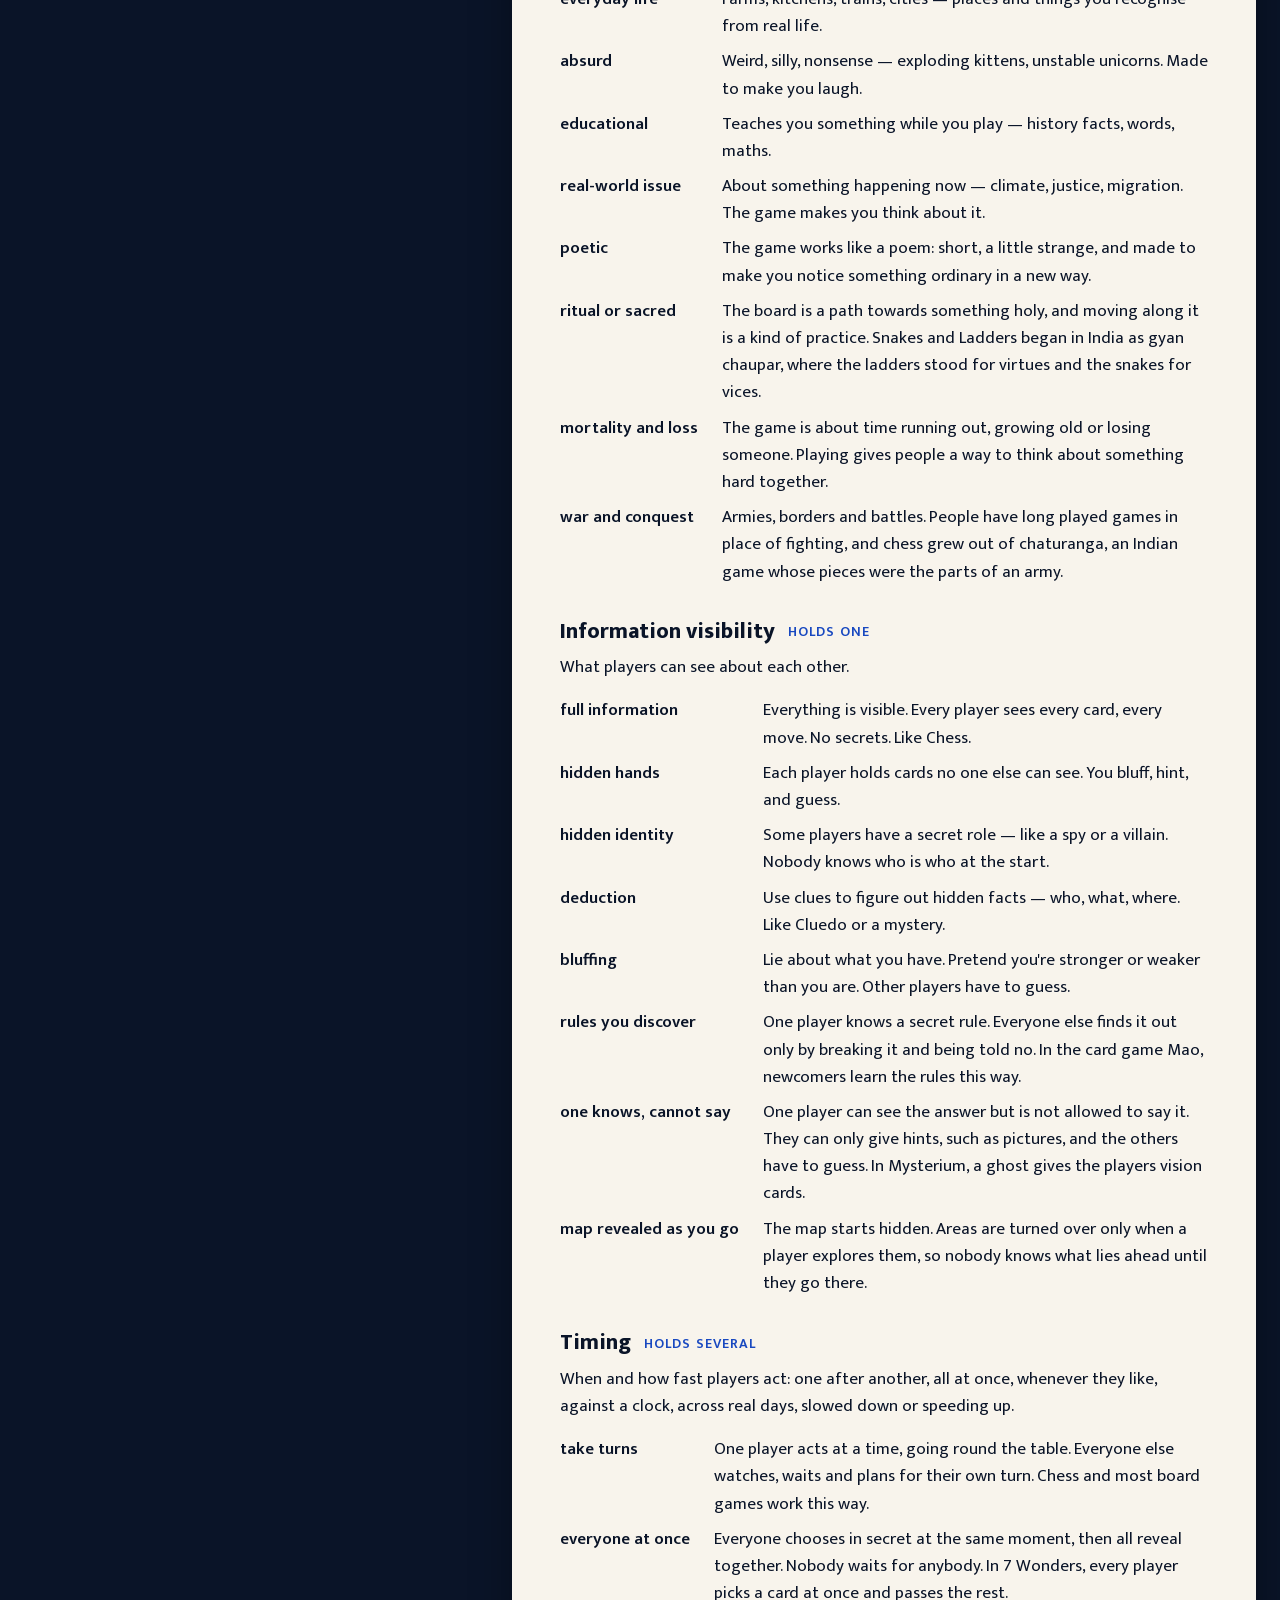
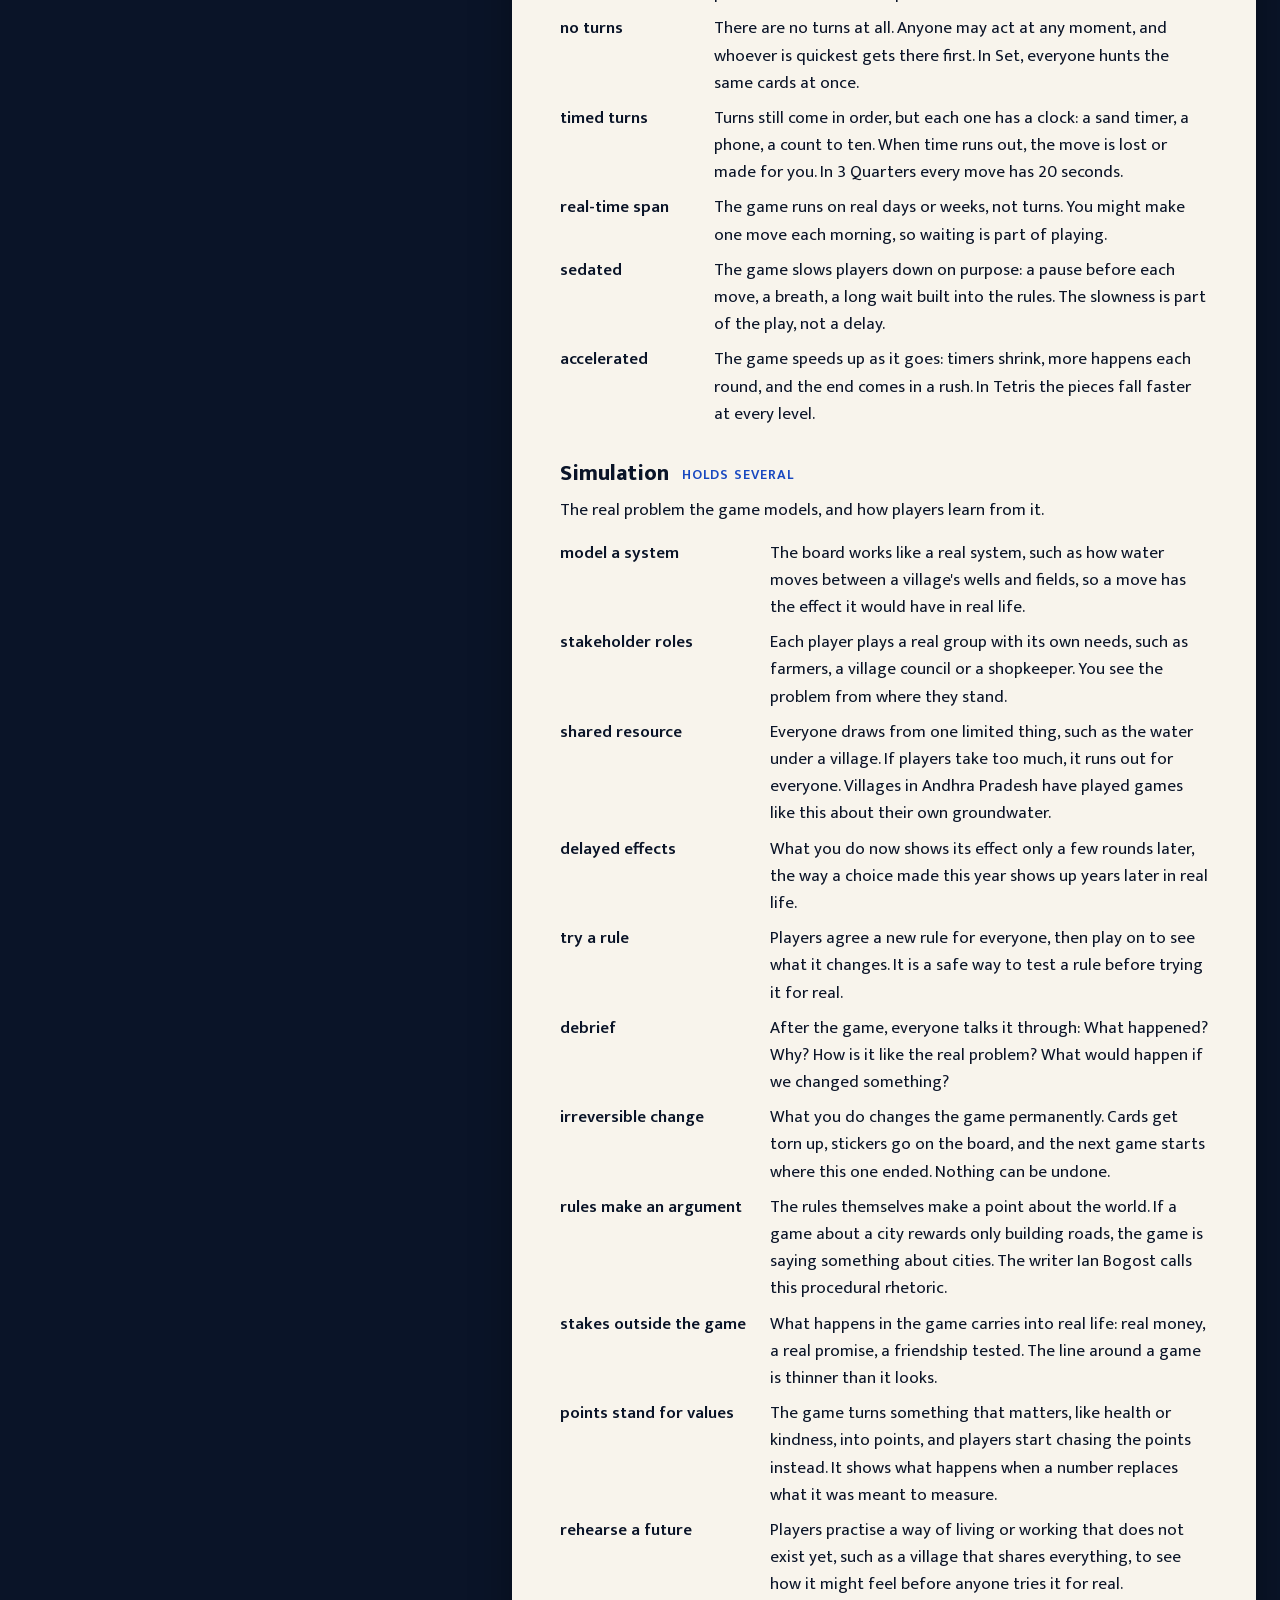
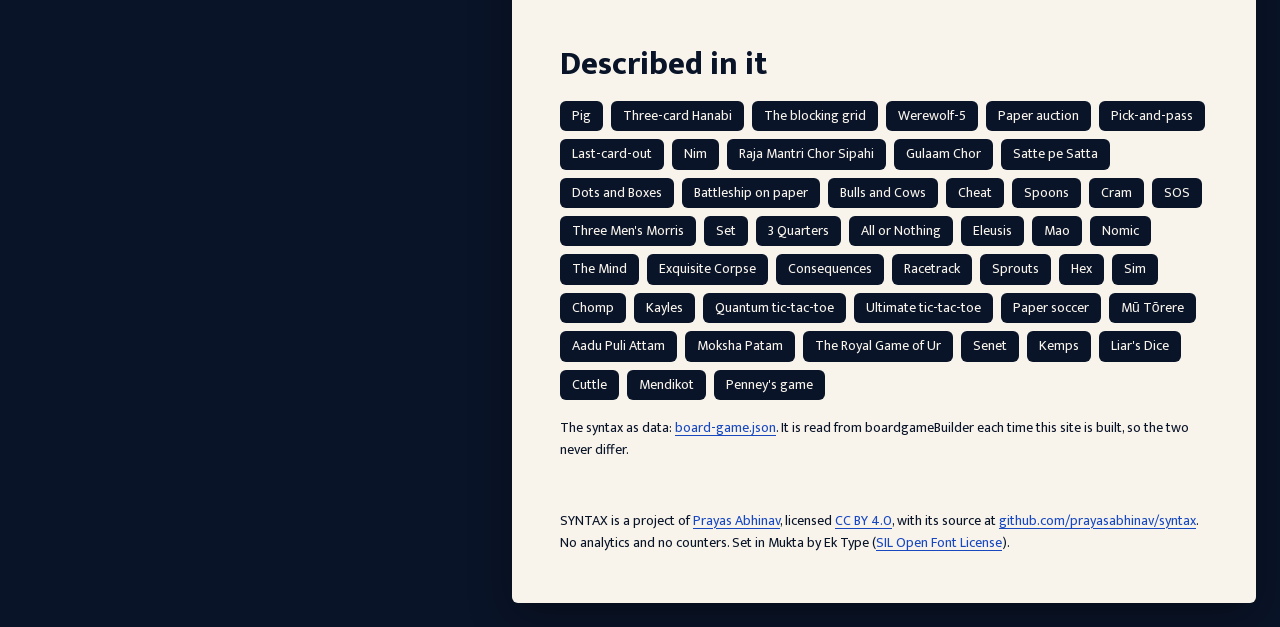
==== commit 327b869c: "Link the record syntax's instance to Zariia's simulator (0.3.1)" ====
--- a/site/board-game/index.html
+++ b/site/board-game/index.html
@@ -87,7 +87,7 @@
 </head>
 <body>
 <div class="page">
-<div class="field"><a href="/board-game/"><svg xmlns="http://www.w3.org/2000/svg" viewBox="0 0 120 320" role="img" aria-label="The board game syntax"><title>The board game syntax: 8 element types, one element chosen from each</title><rect width="120" height="320" rx="6" fill="#0a1428"/><rect x="4" y="4" width="32" height="32" rx="3" fill="#12213f"/><rect x="44" y="4" width="32" height="32" rx="3" fill="#12213f"/><rect x="84" y="4" width="32" height="32" rx="3" fill="#1848c0"/><rect x="4" y="44" width="32" height="32" rx="3" fill="#1848c0"/><rect x="44" y="44" width="32" height="32" rx="3" fill="#12213f"/><rect x="84" y="44" width="32" height="32" rx="3" fill="#12213f"/><rect x="4" y="84" width="32" height="32" rx="3" fill="#12213f"/><rect x="44" y="84" width="32" height="32" rx="3" fill="#1848c0"/><rect x="84" y="84" width="32" height="32" rx="3" fill="#12213f"/><rect x="4" y="124" width="32" height="32" rx="3" fill="#1848c0"/><rect x="44" y="124" width="32" height="32" rx="3" fill="#12213f"/><rect x="84" y="124" width="32" height="32" rx="3" fill="#12213f"/><rect x="4" y="164" width="32" height="32" rx="3" fill="#12213f"/><rect x="44" y="164" width="32" height="32" rx="3" fill="#12213f"/><rect x="84" y="164" width="32" height="32" rx="3" fill="#1848c0"/><rect x="4" y="204" width="32" height="32" rx="3" fill="#12213f"/><rect x="44" y="204" width="32" height="32" rx="3" fill="#12213f"/><rect x="84" y="204" width="32" height="32" rx="3" fill="#1848c0"/><rect x="4" y="244" width="32" height="32" rx="3" fill="#12213f"/><rect x="44" y="244" width="32" height="32" rx="3" fill="#1848c0"/><rect x="84" y="244" width="32" height="32" rx="3" fill="#12213f"/><rect x="4" y="284" width="32" height="32" rx="3" fill="#12213f"/><rect x="44" y="284" width="32" height="32" rx="3" fill="#e8a53a"/><rect x="84" y="284" width="32" height="32" rx="3" fill="#12213f"/></svg><span class="word">board game</span></a><span class="v"><a href="/">SYNTAX</a> · Version 0.3.0</span></div>
+<div class="field"><a href="/board-game/"><svg xmlns="http://www.w3.org/2000/svg" viewBox="0 0 120 320" role="img" aria-label="The board game syntax"><title>The board game syntax: 8 element types, one element chosen from each</title><rect width="120" height="320" rx="6" fill="#0a1428"/><rect x="4" y="4" width="32" height="32" rx="3" fill="#12213f"/><rect x="44" y="4" width="32" height="32" rx="3" fill="#12213f"/><rect x="84" y="4" width="32" height="32" rx="3" fill="#1848c0"/><rect x="4" y="44" width="32" height="32" rx="3" fill="#1848c0"/><rect x="44" y="44" width="32" height="32" rx="3" fill="#12213f"/><rect x="84" y="44" width="32" height="32" rx="3" fill="#12213f"/><rect x="4" y="84" width="32" height="32" rx="3" fill="#12213f"/><rect x="44" y="84" width="32" height="32" rx="3" fill="#1848c0"/><rect x="84" y="84" width="32" height="32" rx="3" fill="#12213f"/><rect x="4" y="124" width="32" height="32" rx="3" fill="#1848c0"/><rect x="44" y="124" width="32" height="32" rx="3" fill="#12213f"/><rect x="84" y="124" width="32" height="32" rx="3" fill="#12213f"/><rect x="4" y="164" width="32" height="32" rx="3" fill="#12213f"/><rect x="44" y="164" width="32" height="32" rx="3" fill="#12213f"/><rect x="84" y="164" width="32" height="32" rx="3" fill="#1848c0"/><rect x="4" y="204" width="32" height="32" rx="3" fill="#12213f"/><rect x="44" y="204" width="32" height="32" rx="3" fill="#12213f"/><rect x="84" y="204" width="32" height="32" rx="3" fill="#1848c0"/><rect x="4" y="244" width="32" height="32" rx="3" fill="#12213f"/><rect x="44" y="244" width="32" height="32" rx="3" fill="#1848c0"/><rect x="84" y="244" width="32" height="32" rx="3" fill="#12213f"/><rect x="4" y="284" width="32" height="32" rx="3" fill="#12213f"/><rect x="44" y="284" width="32" height="32" rx="3" fill="#e8a53a"/><rect x="84" y="284" width="32" height="32" rx="3" fill="#12213f"/></svg><span class="word">board game</span></a><span class="v"><a href="/">SYNTAX</a> · Version 0.3.1</span></div>
 <div class="sheet">
 <nav class="nav"><a href="/">Home</a><a href="/syntaxes/" aria-current="page">Syntaxes</a></nav>
 <main><h1>The board game syntax</h1>
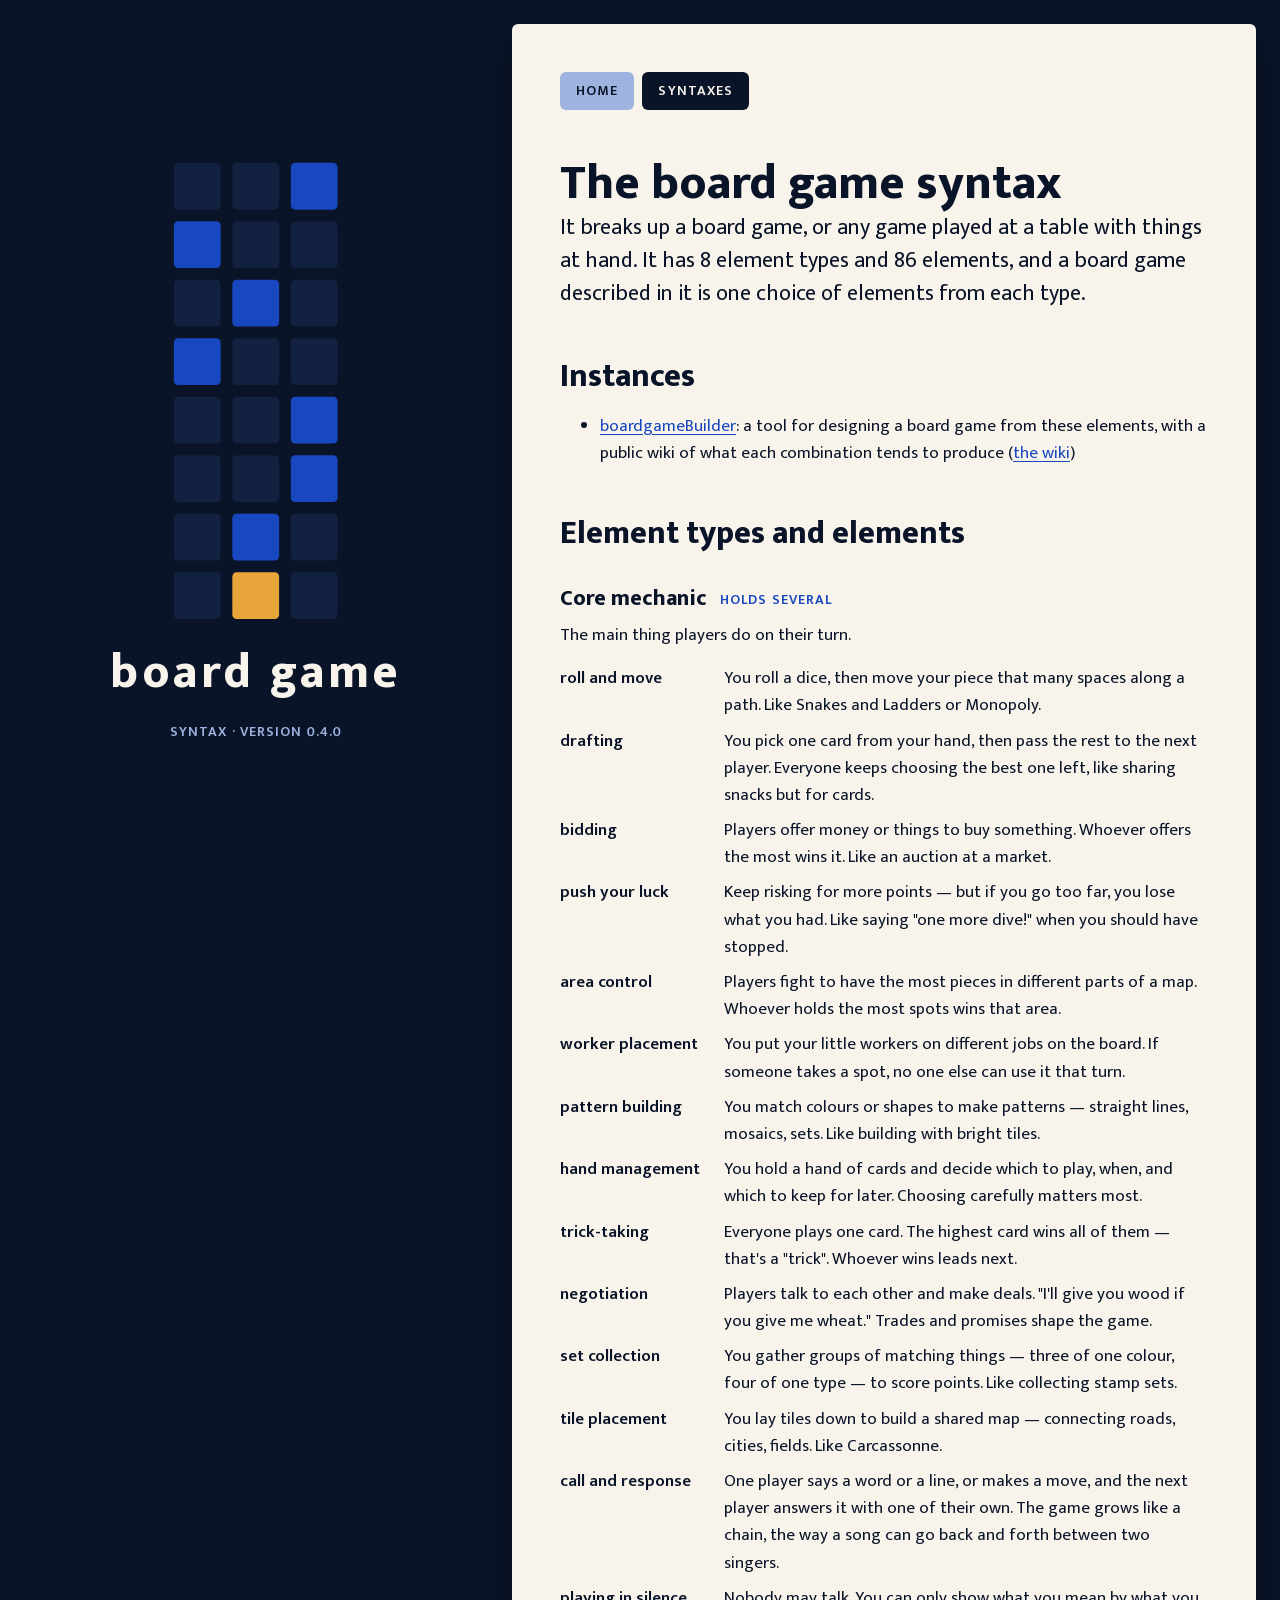
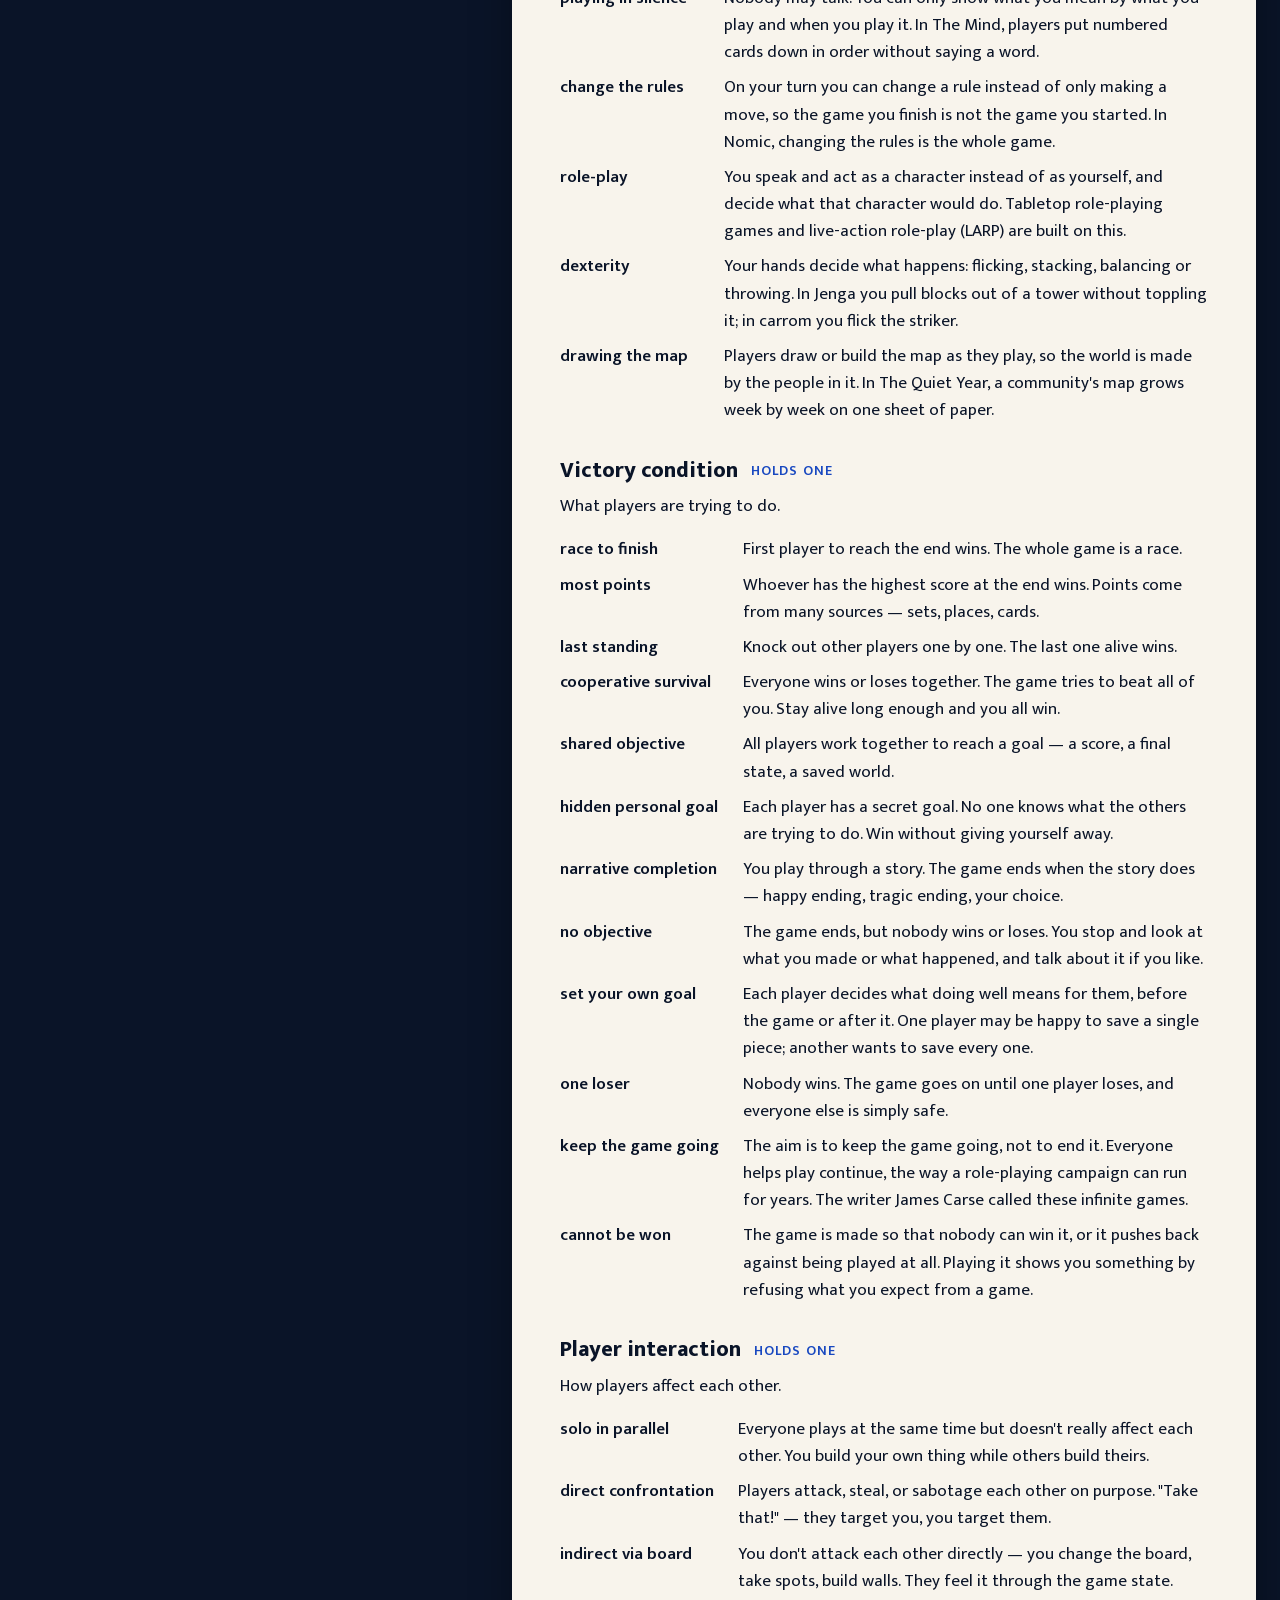
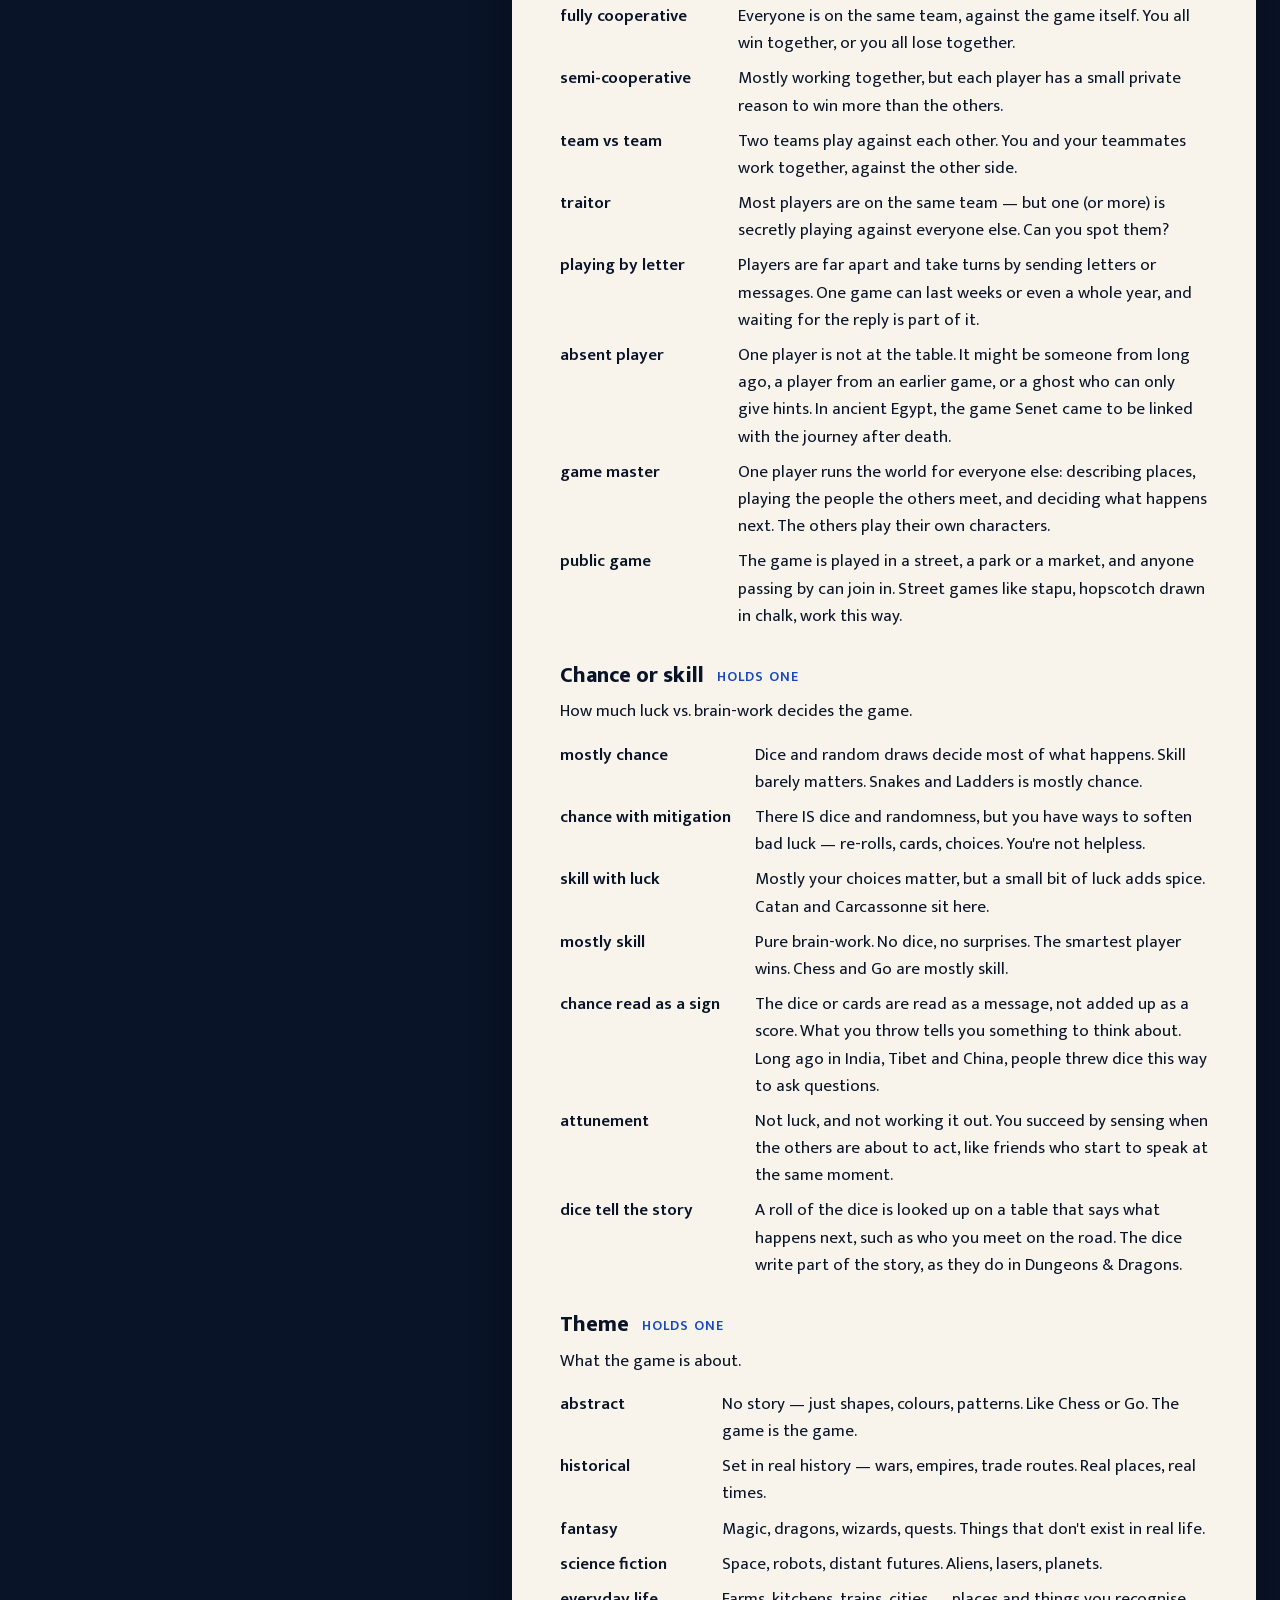
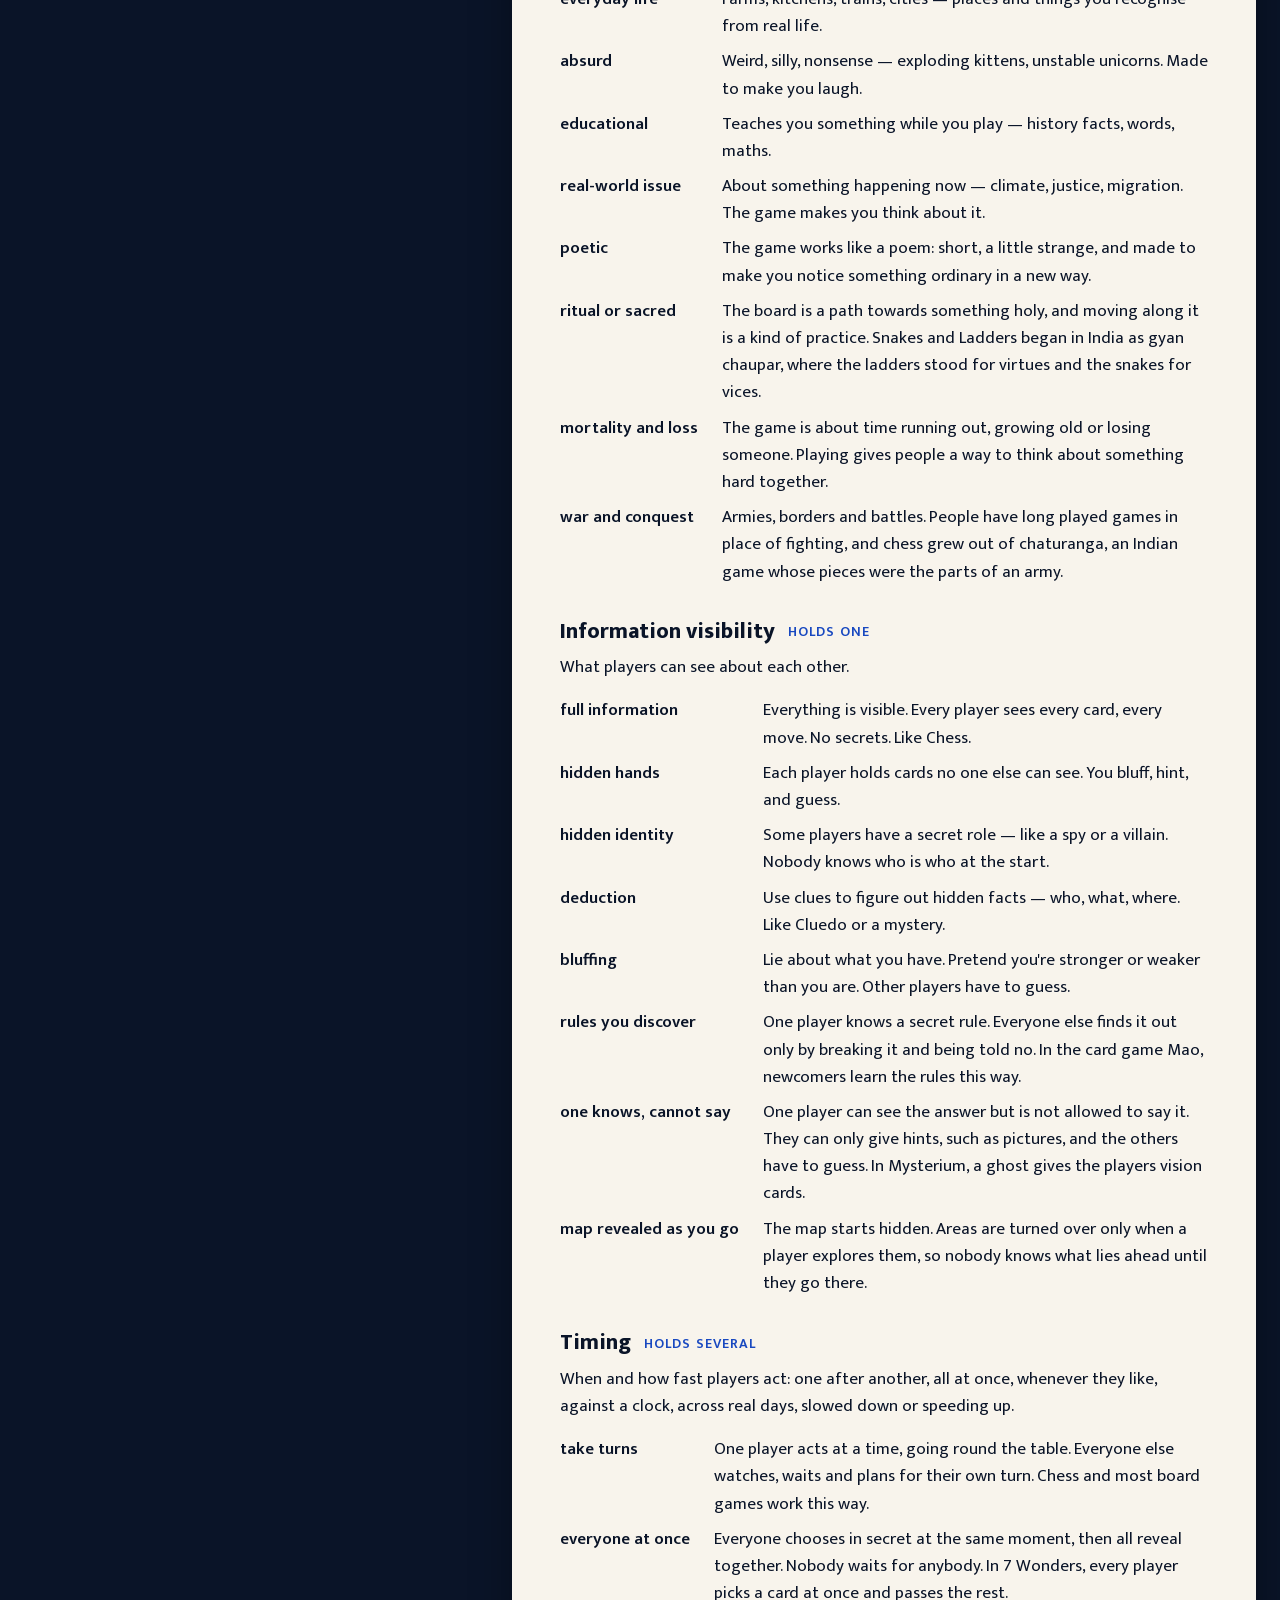
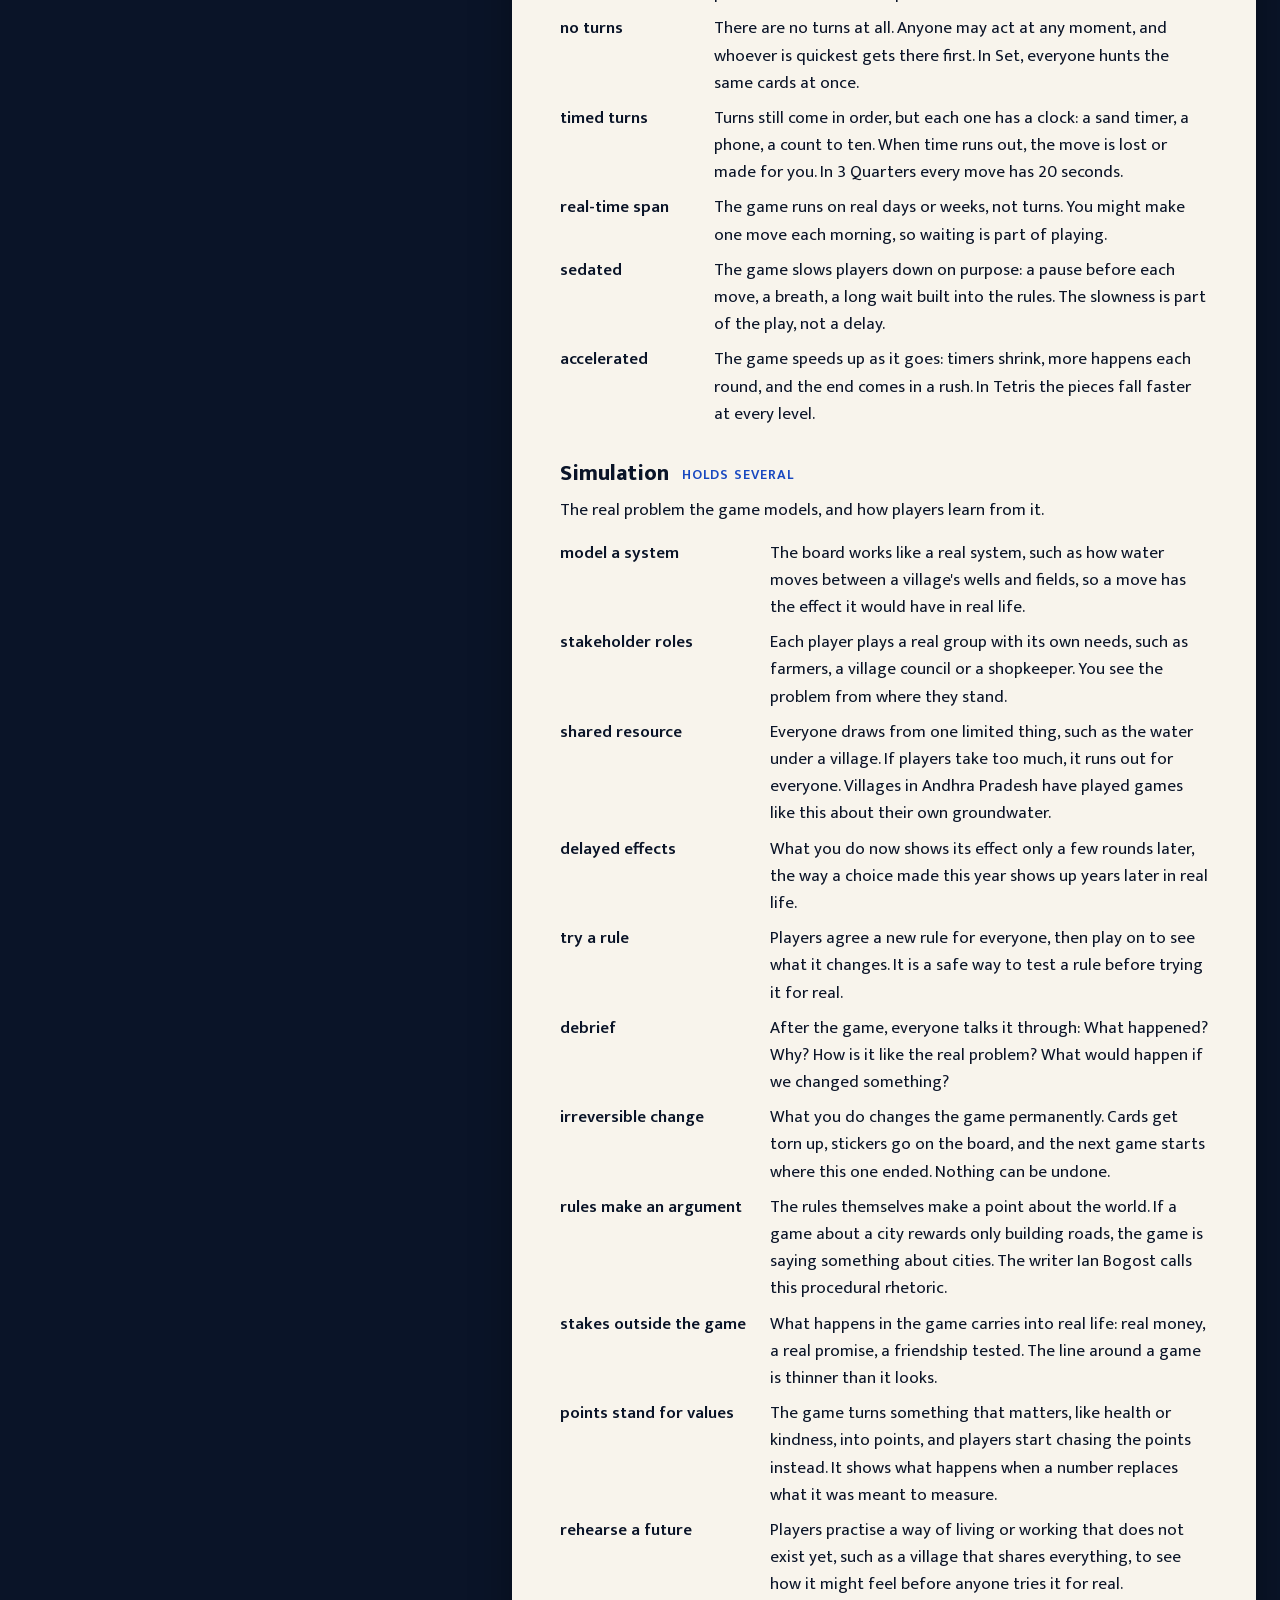
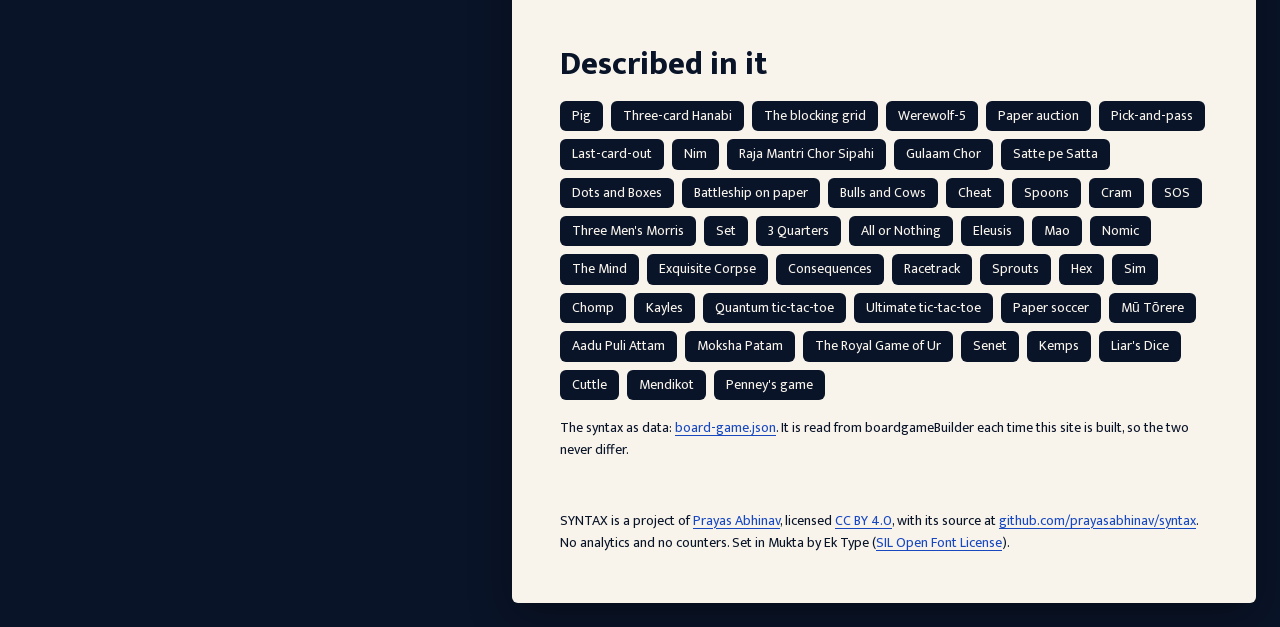
==== commit d39b79dc: "Add the personhood syntax, read from Split-Domain Cognition (0.4.0)" ====
--- a/site/board-game/index.html
+++ b/site/board-game/index.html
@@ -87,7 +87,7 @@
 </head>
 <body>
 <div class="page">
-<div class="field"><a href="/board-game/"><svg xmlns="http://www.w3.org/2000/svg" viewBox="0 0 120 320" role="img" aria-label="The board game syntax"><title>The board game syntax: 8 element types, one element chosen from each</title><rect width="120" height="320" rx="6" fill="#0a1428"/><rect x="4" y="4" width="32" height="32" rx="3" fill="#12213f"/><rect x="44" y="4" width="32" height="32" rx="3" fill="#12213f"/><rect x="84" y="4" width="32" height="32" rx="3" fill="#1848c0"/><rect x="4" y="44" width="32" height="32" rx="3" fill="#1848c0"/><rect x="44" y="44" width="32" height="32" rx="3" fill="#12213f"/><rect x="84" y="44" width="32" height="32" rx="3" fill="#12213f"/><rect x="4" y="84" width="32" height="32" rx="3" fill="#12213f"/><rect x="44" y="84" width="32" height="32" rx="3" fill="#1848c0"/><rect x="84" y="84" width="32" height="32" rx="3" fill="#12213f"/><rect x="4" y="124" width="32" height="32" rx="3" fill="#1848c0"/><rect x="44" y="124" width="32" height="32" rx="3" fill="#12213f"/><rect x="84" y="124" width="32" height="32" rx="3" fill="#12213f"/><rect x="4" y="164" width="32" height="32" rx="3" fill="#12213f"/><rect x="44" y="164" width="32" height="32" rx="3" fill="#12213f"/><rect x="84" y="164" width="32" height="32" rx="3" fill="#1848c0"/><rect x="4" y="204" width="32" height="32" rx="3" fill="#12213f"/><rect x="44" y="204" width="32" height="32" rx="3" fill="#12213f"/><rect x="84" y="204" width="32" height="32" rx="3" fill="#1848c0"/><rect x="4" y="244" width="32" height="32" rx="3" fill="#12213f"/><rect x="44" y="244" width="32" height="32" rx="3" fill="#1848c0"/><rect x="84" y="244" width="32" height="32" rx="3" fill="#12213f"/><rect x="4" y="284" width="32" height="32" rx="3" fill="#12213f"/><rect x="44" y="284" width="32" height="32" rx="3" fill="#e8a53a"/><rect x="84" y="284" width="32" height="32" rx="3" fill="#12213f"/></svg><span class="word">board game</span></a><span class="v"><a href="/">SYNTAX</a> · Version 0.3.1</span></div>
+<div class="field"><a href="/board-game/"><svg xmlns="http://www.w3.org/2000/svg" viewBox="0 0 120 320" role="img" aria-label="The board game syntax"><title>The board game syntax: 8 element types, one element chosen from each</title><rect width="120" height="320" rx="6" fill="#0a1428"/><rect x="4" y="4" width="32" height="32" rx="3" fill="#12213f"/><rect x="44" y="4" width="32" height="32" rx="3" fill="#12213f"/><rect x="84" y="4" width="32" height="32" rx="3" fill="#1848c0"/><rect x="4" y="44" width="32" height="32" rx="3" fill="#1848c0"/><rect x="44" y="44" width="32" height="32" rx="3" fill="#12213f"/><rect x="84" y="44" width="32" height="32" rx="3" fill="#12213f"/><rect x="4" y="84" width="32" height="32" rx="3" fill="#12213f"/><rect x="44" y="84" width="32" height="32" rx="3" fill="#1848c0"/><rect x="84" y="84" width="32" height="32" rx="3" fill="#12213f"/><rect x="4" y="124" width="32" height="32" rx="3" fill="#1848c0"/><rect x="44" y="124" width="32" height="32" rx="3" fill="#12213f"/><rect x="84" y="124" width="32" height="32" rx="3" fill="#12213f"/><rect x="4" y="164" width="32" height="32" rx="3" fill="#12213f"/><rect x="44" y="164" width="32" height="32" rx="3" fill="#12213f"/><rect x="84" y="164" width="32" height="32" rx="3" fill="#1848c0"/><rect x="4" y="204" width="32" height="32" rx="3" fill="#12213f"/><rect x="44" y="204" width="32" height="32" rx="3" fill="#12213f"/><rect x="84" y="204" width="32" height="32" rx="3" fill="#1848c0"/><rect x="4" y="244" width="32" height="32" rx="3" fill="#12213f"/><rect x="44" y="244" width="32" height="32" rx="3" fill="#1848c0"/><rect x="84" y="244" width="32" height="32" rx="3" fill="#12213f"/><rect x="4" y="284" width="32" height="32" rx="3" fill="#12213f"/><rect x="44" y="284" width="32" height="32" rx="3" fill="#e8a53a"/><rect x="84" y="284" width="32" height="32" rx="3" fill="#12213f"/></svg><span class="word">board game</span></a><span class="v"><a href="/">SYNTAX</a> · Version 0.4.0</span></div>
 <div class="sheet">
 <nav class="nav"><a href="/">Home</a><a href="/syntaxes/" aria-current="page">Syntaxes</a></nav>
 <main><h1>The board game syntax</h1>
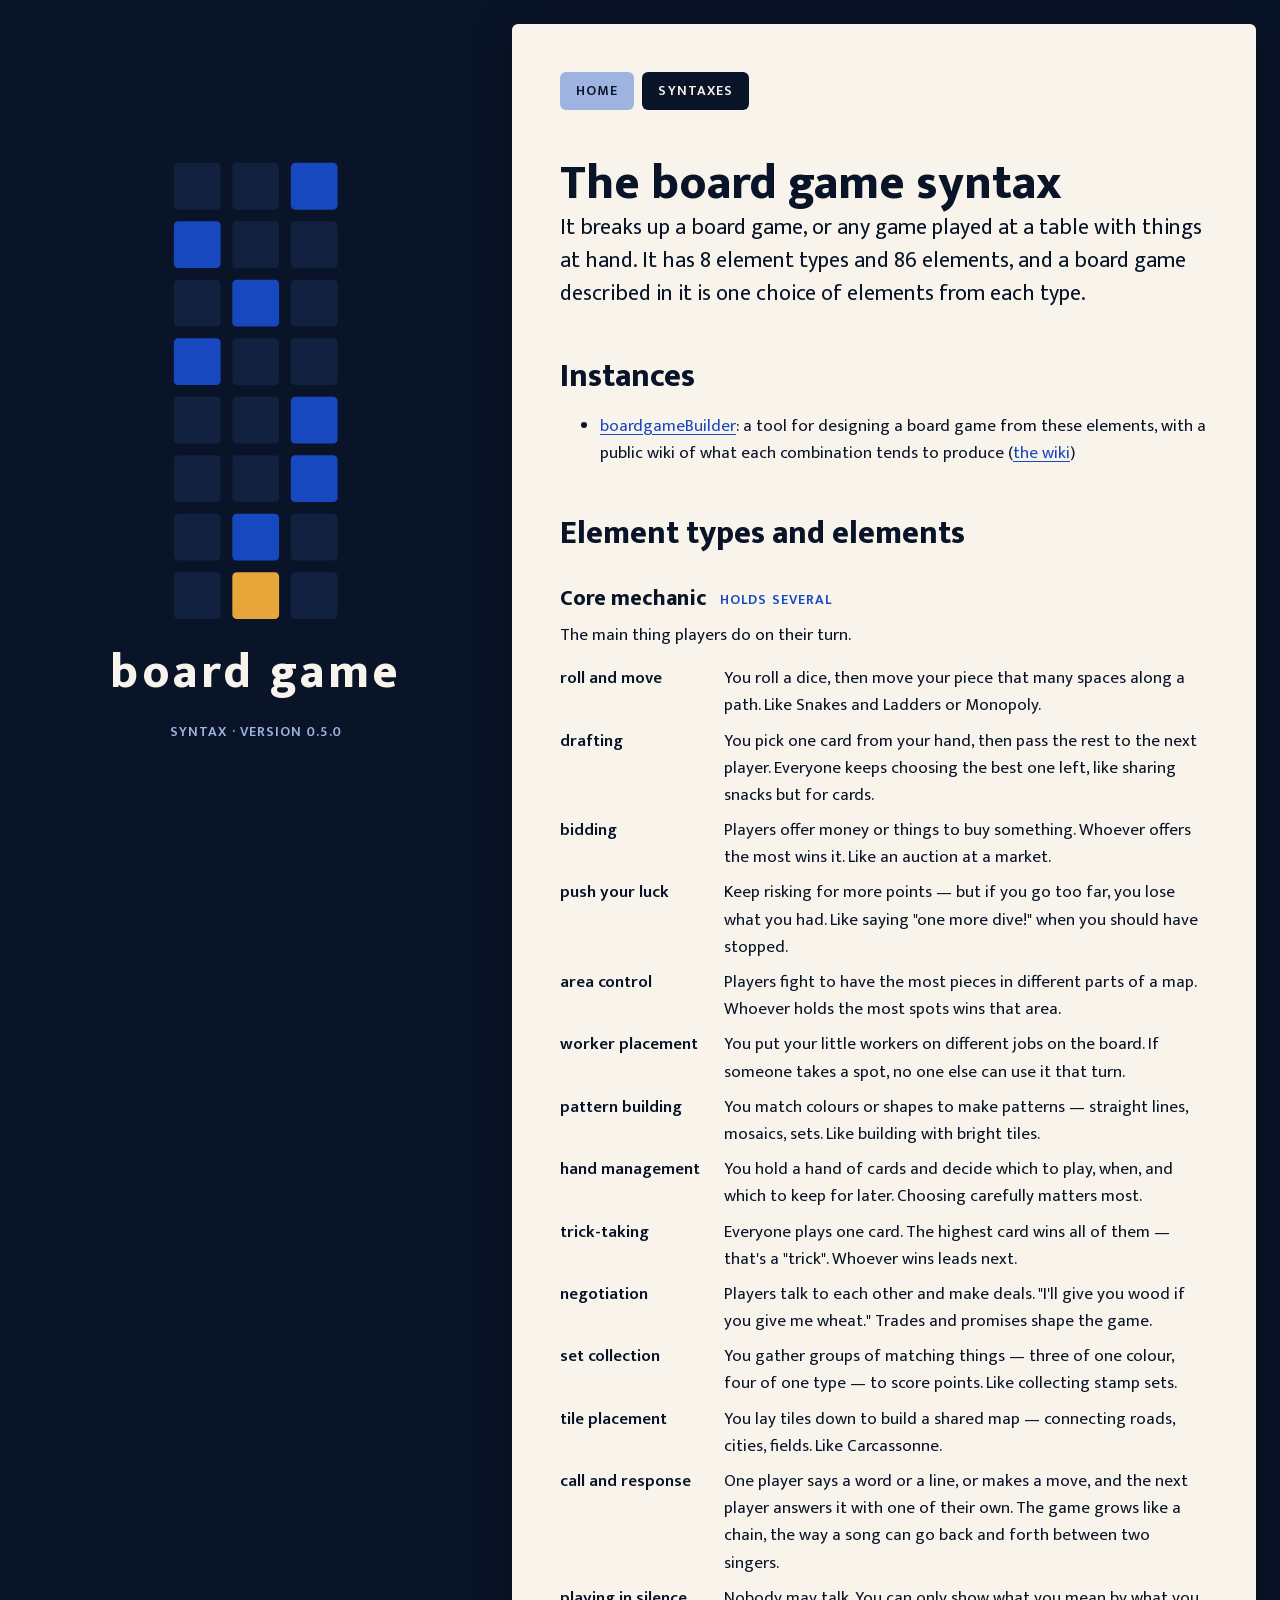
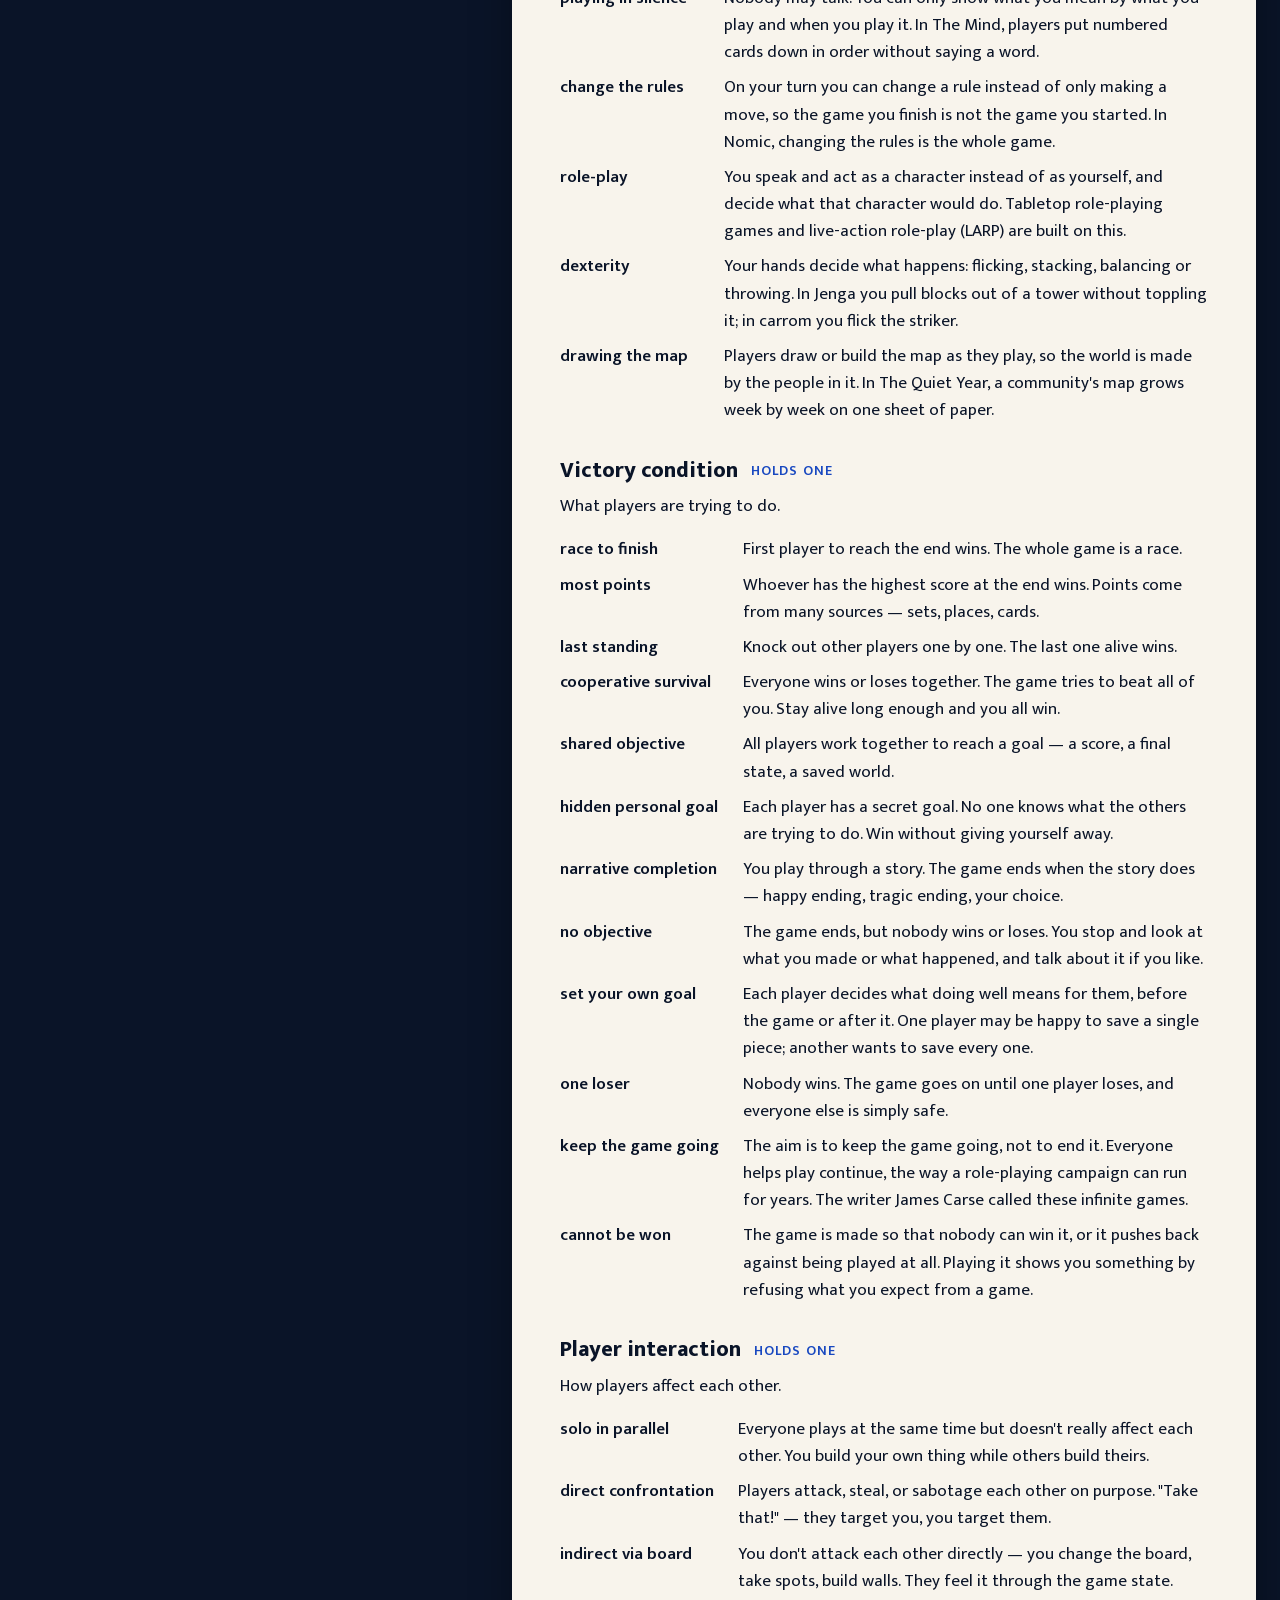
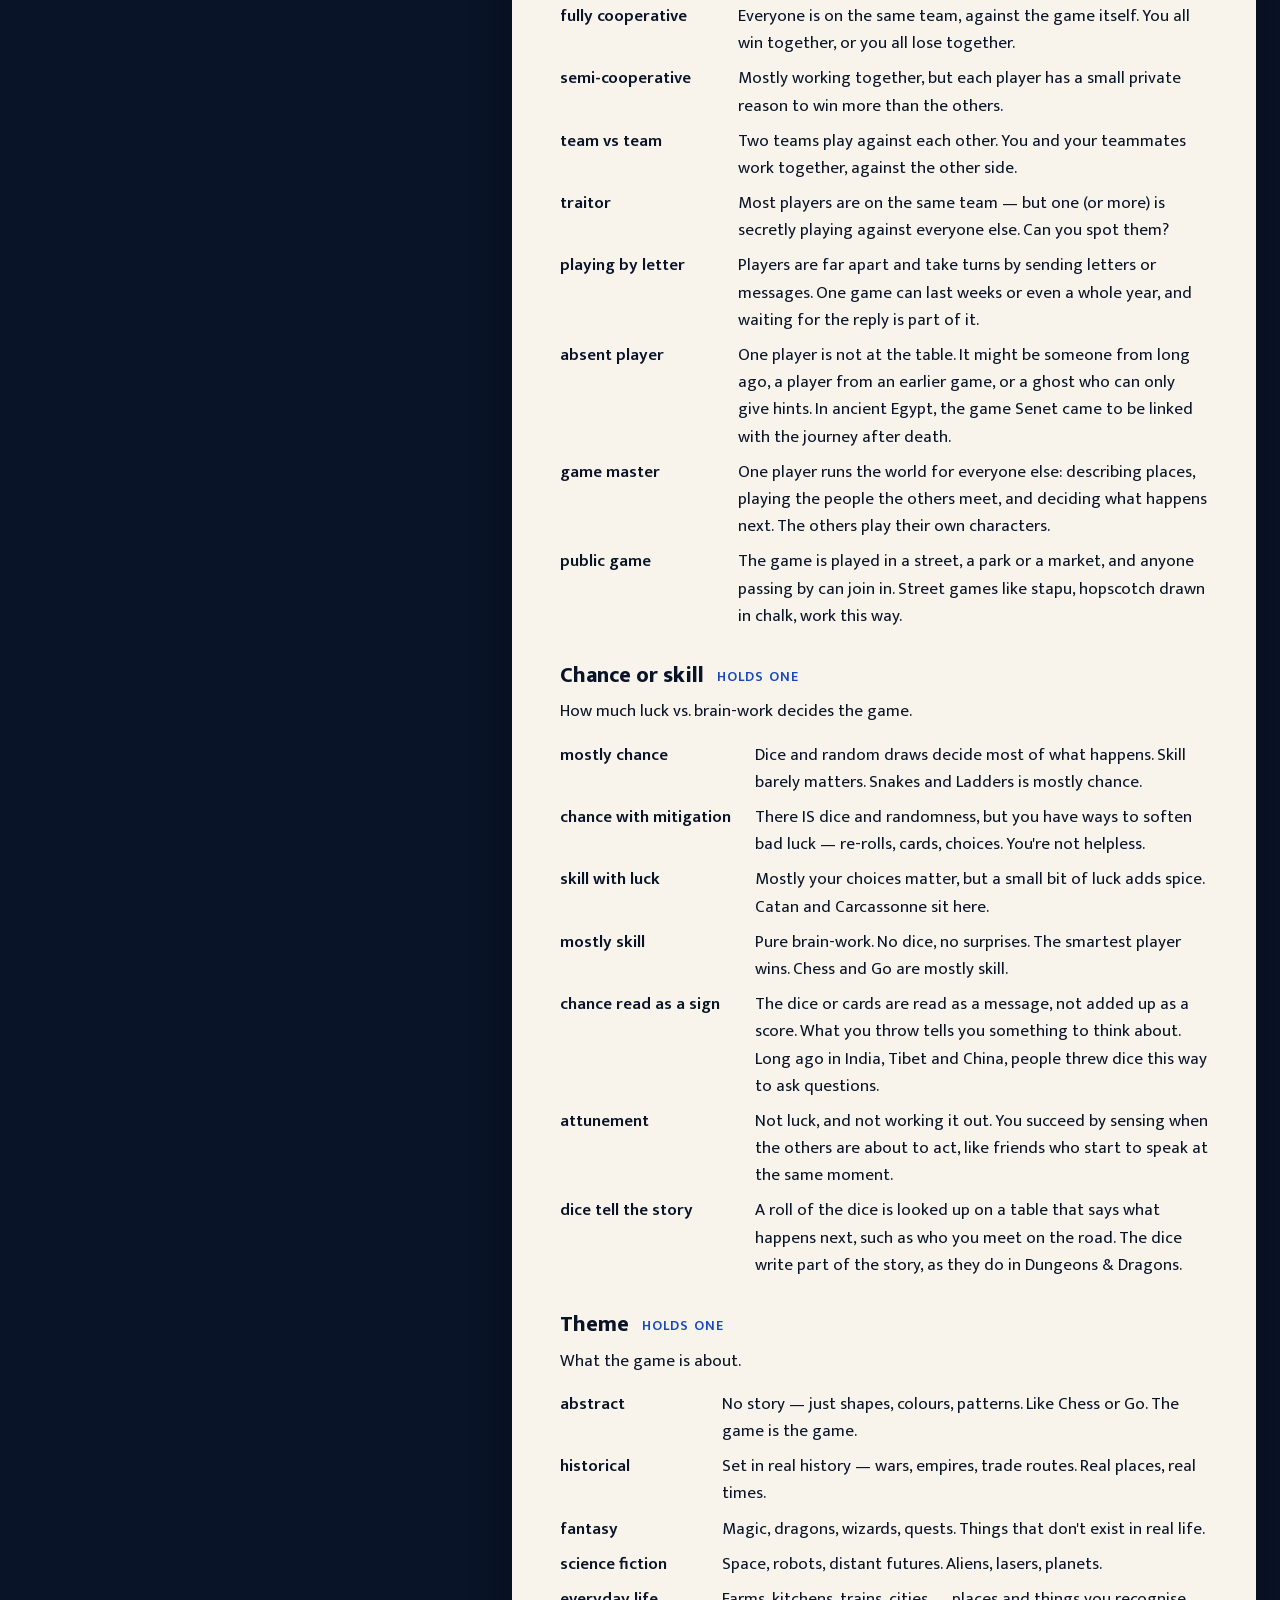
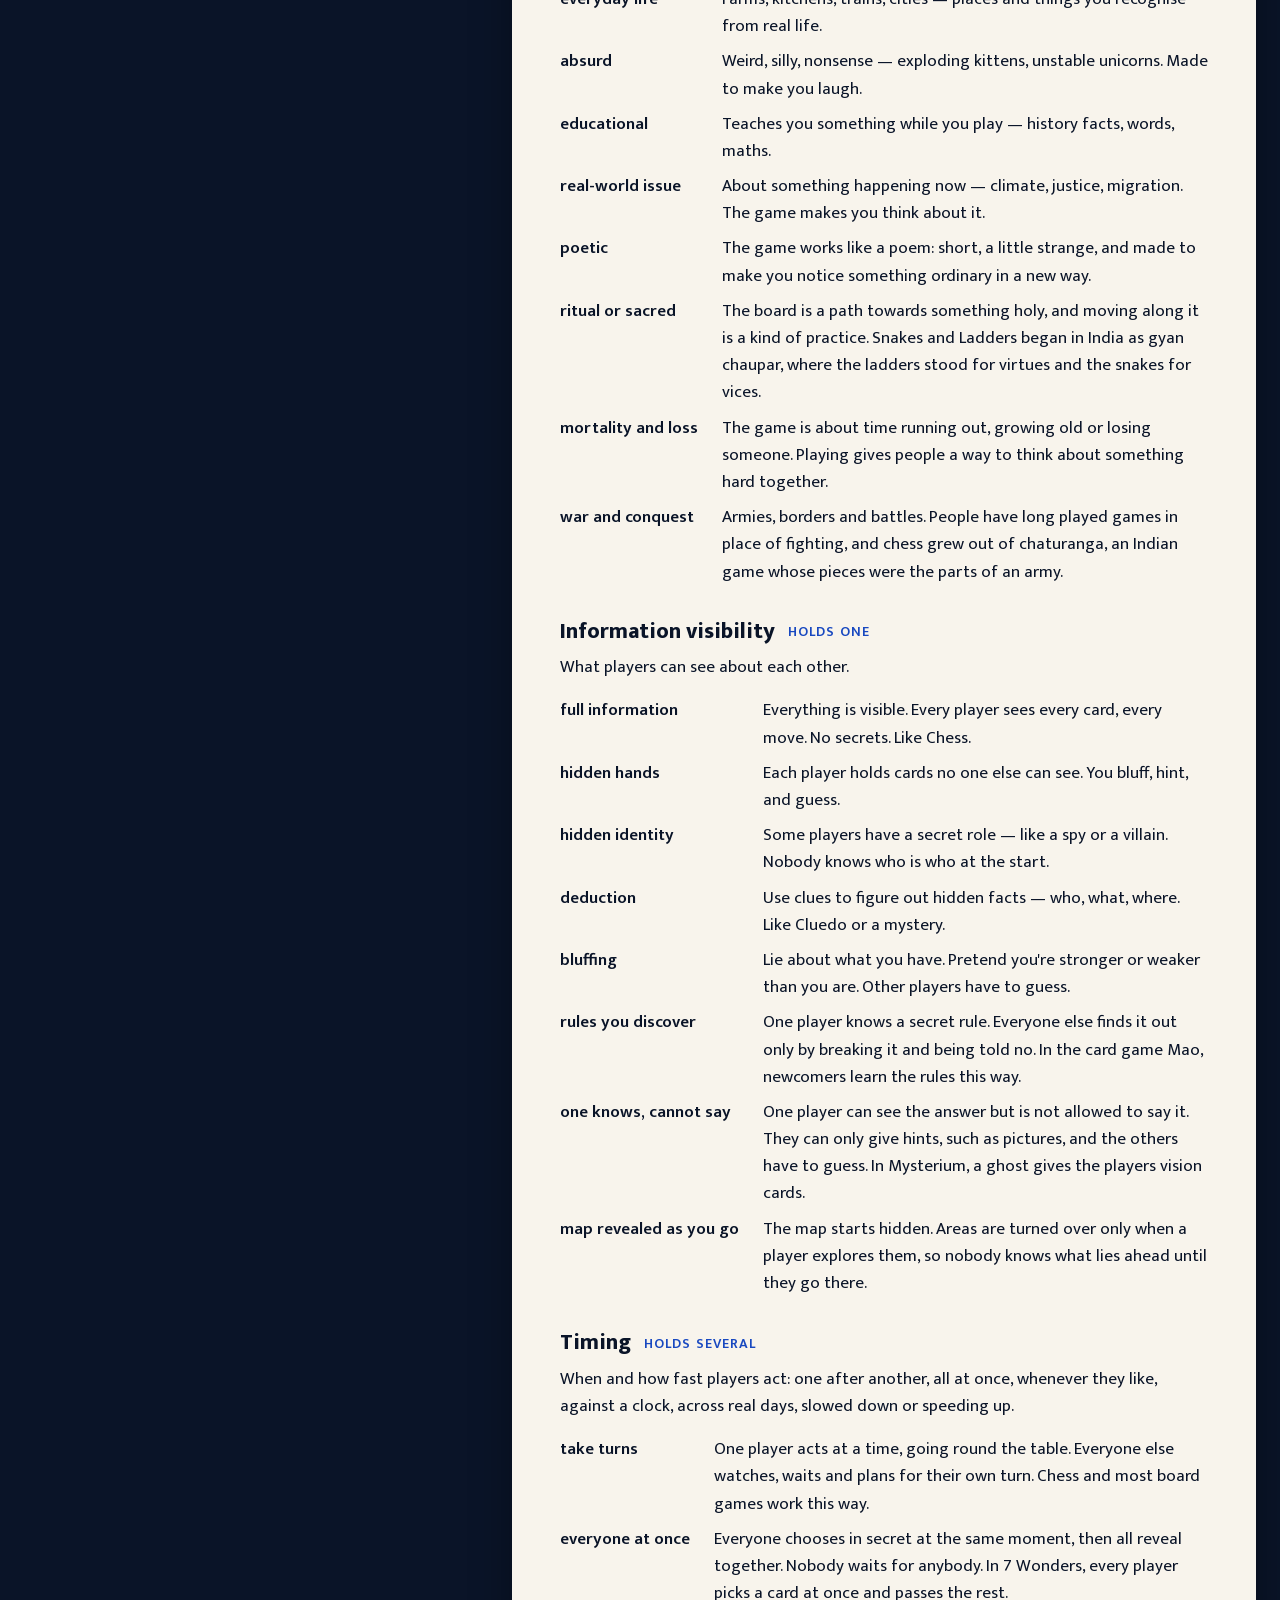
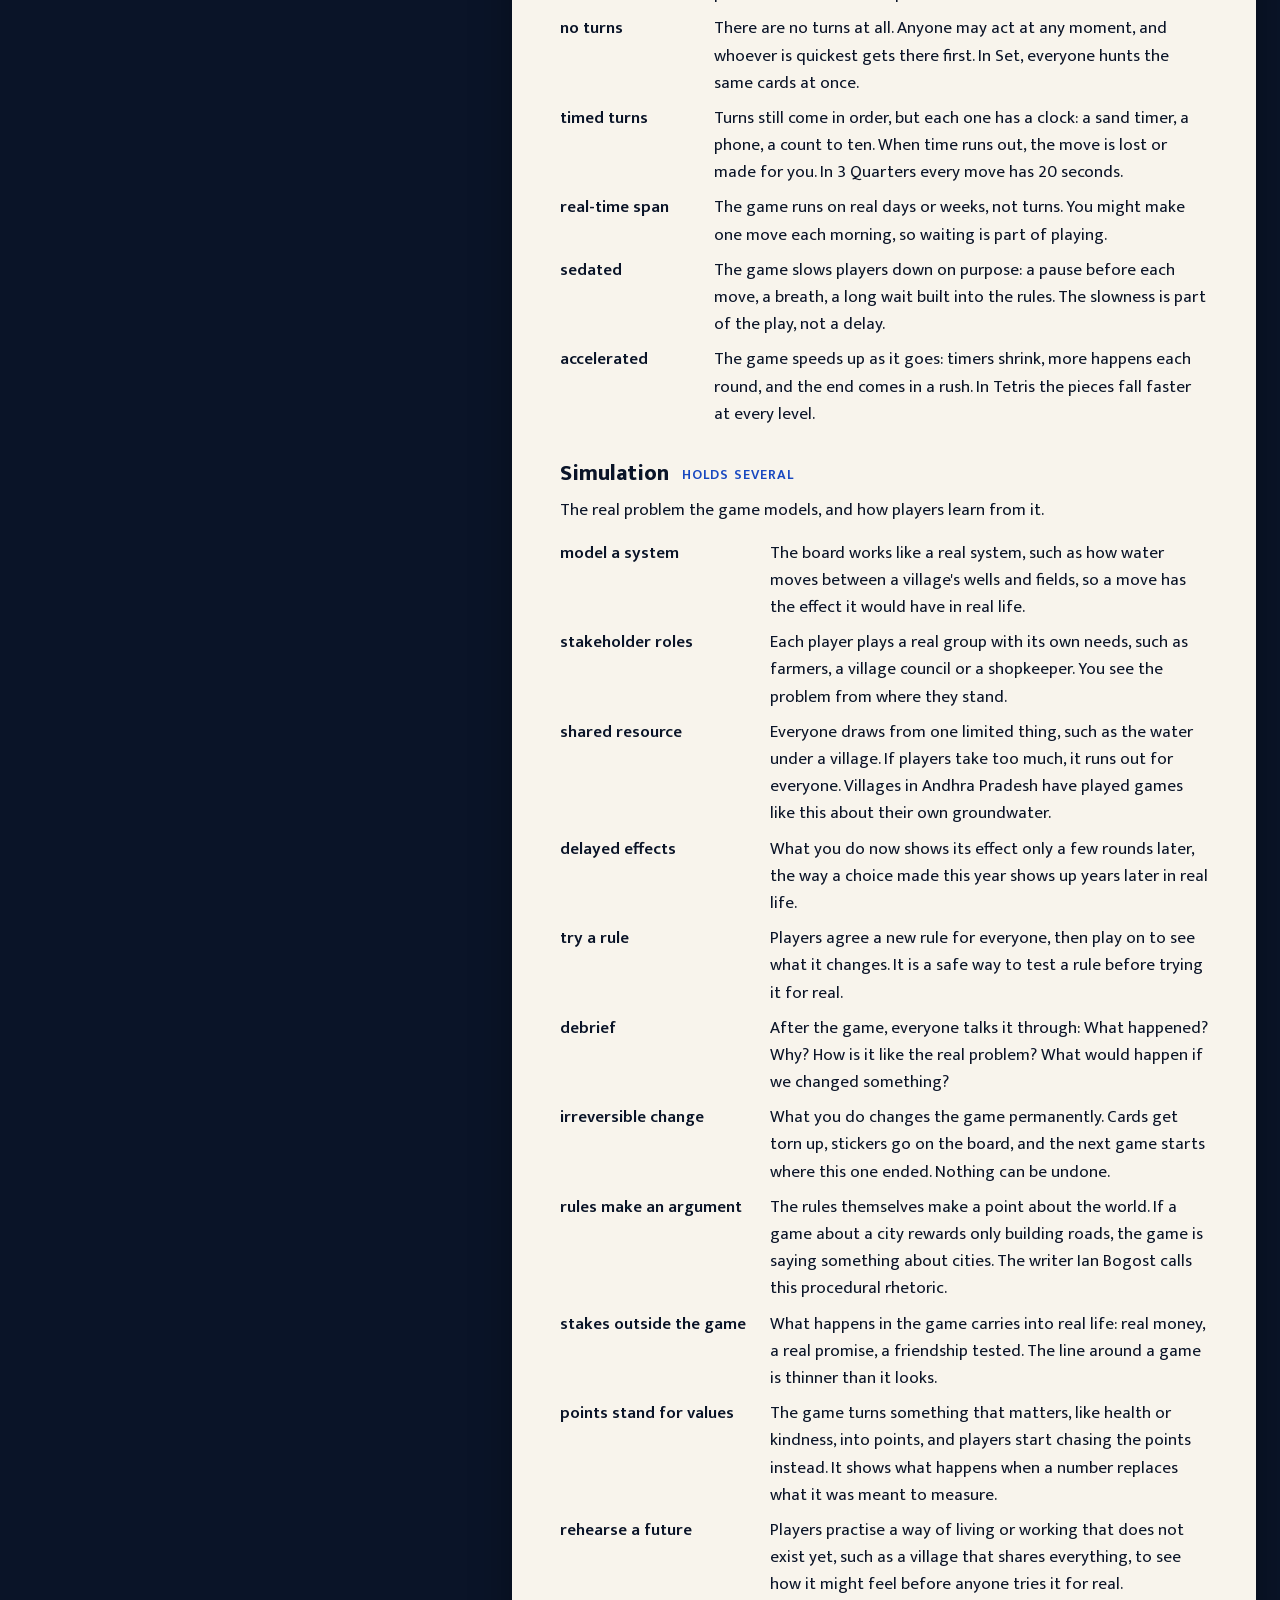
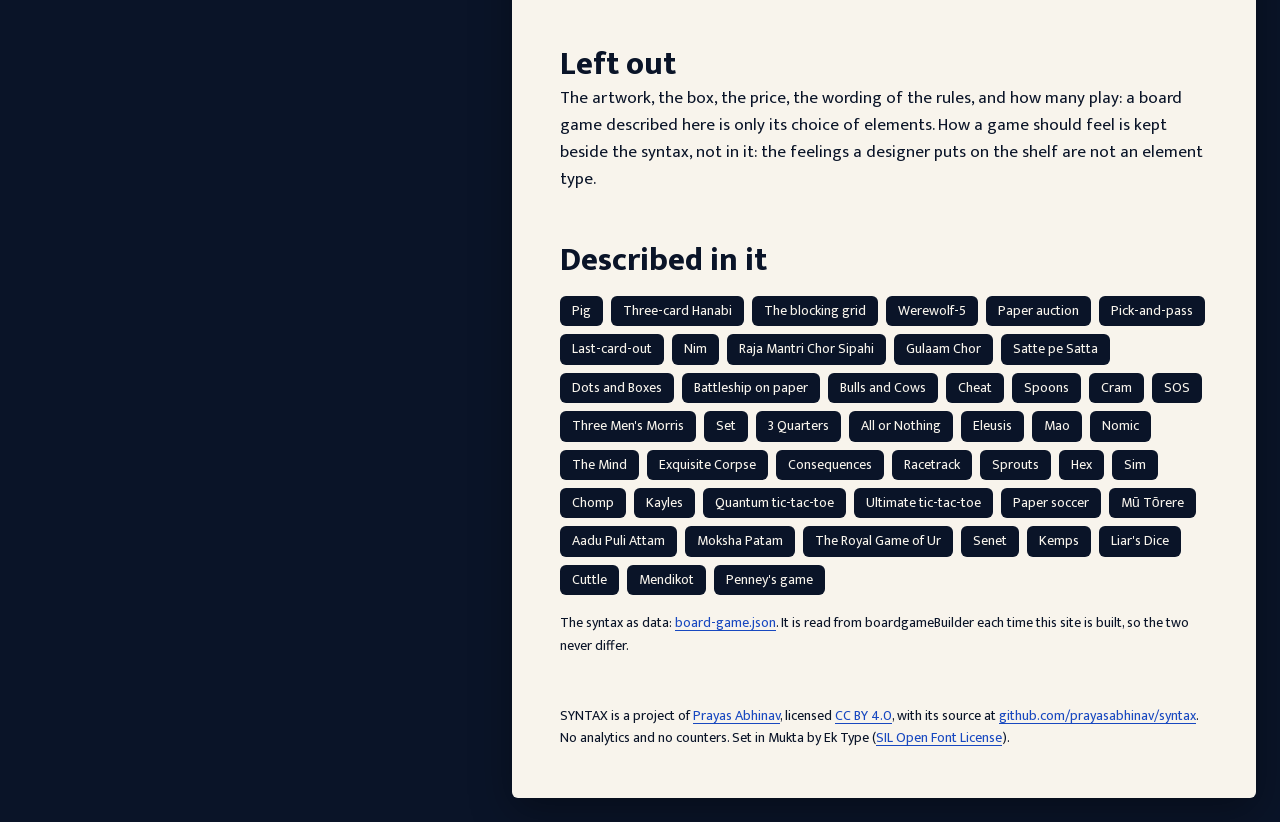
==== commit 463d4807: "Add the life syntax; state what every syntax leaves out; mark things as things (0.5.0)" ====
--- a/site/board-game/index.html
+++ b/site/board-game/index.html
@@ -87,7 +87,7 @@
 </head>
 <body>
 <div class="page">
-<div class="field"><a href="/board-game/"><svg xmlns="http://www.w3.org/2000/svg" viewBox="0 0 120 320" role="img" aria-label="The board game syntax"><title>The board game syntax: 8 element types, one element chosen from each</title><rect width="120" height="320" rx="6" fill="#0a1428"/><rect x="4" y="4" width="32" height="32" rx="3" fill="#12213f"/><rect x="44" y="4" width="32" height="32" rx="3" fill="#12213f"/><rect x="84" y="4" width="32" height="32" rx="3" fill="#1848c0"/><rect x="4" y="44" width="32" height="32" rx="3" fill="#1848c0"/><rect x="44" y="44" width="32" height="32" rx="3" fill="#12213f"/><rect x="84" y="44" width="32" height="32" rx="3" fill="#12213f"/><rect x="4" y="84" width="32" height="32" rx="3" fill="#12213f"/><rect x="44" y="84" width="32" height="32" rx="3" fill="#1848c0"/><rect x="84" y="84" width="32" height="32" rx="3" fill="#12213f"/><rect x="4" y="124" width="32" height="32" rx="3" fill="#1848c0"/><rect x="44" y="124" width="32" height="32" rx="3" fill="#12213f"/><rect x="84" y="124" width="32" height="32" rx="3" fill="#12213f"/><rect x="4" y="164" width="32" height="32" rx="3" fill="#12213f"/><rect x="44" y="164" width="32" height="32" rx="3" fill="#12213f"/><rect x="84" y="164" width="32" height="32" rx="3" fill="#1848c0"/><rect x="4" y="204" width="32" height="32" rx="3" fill="#12213f"/><rect x="44" y="204" width="32" height="32" rx="3" fill="#12213f"/><rect x="84" y="204" width="32" height="32" rx="3" fill="#1848c0"/><rect x="4" y="244" width="32" height="32" rx="3" fill="#12213f"/><rect x="44" y="244" width="32" height="32" rx="3" fill="#1848c0"/><rect x="84" y="244" width="32" height="32" rx="3" fill="#12213f"/><rect x="4" y="284" width="32" height="32" rx="3" fill="#12213f"/><rect x="44" y="284" width="32" height="32" rx="3" fill="#e8a53a"/><rect x="84" y="284" width="32" height="32" rx="3" fill="#12213f"/></svg><span class="word">board game</span></a><span class="v"><a href="/">SYNTAX</a> · Version 0.4.0</span></div>
+<div class="field"><a href="/board-game/"><svg xmlns="http://www.w3.org/2000/svg" viewBox="0 0 120 320" role="img" aria-label="The board game syntax"><title>The board game syntax: 8 element types, one element chosen from each</title><rect width="120" height="320" rx="6" fill="#0a1428"/><rect x="4" y="4" width="32" height="32" rx="3" fill="#12213f"/><rect x="44" y="4" width="32" height="32" rx="3" fill="#12213f"/><rect x="84" y="4" width="32" height="32" rx="3" fill="#1848c0"/><rect x="4" y="44" width="32" height="32" rx="3" fill="#1848c0"/><rect x="44" y="44" width="32" height="32" rx="3" fill="#12213f"/><rect x="84" y="44" width="32" height="32" rx="3" fill="#12213f"/><rect x="4" y="84" width="32" height="32" rx="3" fill="#12213f"/><rect x="44" y="84" width="32" height="32" rx="3" fill="#1848c0"/><rect x="84" y="84" width="32" height="32" rx="3" fill="#12213f"/><rect x="4" y="124" width="32" height="32" rx="3" fill="#1848c0"/><rect x="44" y="124" width="32" height="32" rx="3" fill="#12213f"/><rect x="84" y="124" width="32" height="32" rx="3" fill="#12213f"/><rect x="4" y="164" width="32" height="32" rx="3" fill="#12213f"/><rect x="44" y="164" width="32" height="32" rx="3" fill="#12213f"/><rect x="84" y="164" width="32" height="32" rx="3" fill="#1848c0"/><rect x="4" y="204" width="32" height="32" rx="3" fill="#12213f"/><rect x="44" y="204" width="32" height="32" rx="3" fill="#12213f"/><rect x="84" y="204" width="32" height="32" rx="3" fill="#1848c0"/><rect x="4" y="244" width="32" height="32" rx="3" fill="#12213f"/><rect x="44" y="244" width="32" height="32" rx="3" fill="#1848c0"/><rect x="84" y="244" width="32" height="32" rx="3" fill="#12213f"/><rect x="4" y="284" width="32" height="32" rx="3" fill="#12213f"/><rect x="44" y="284" width="32" height="32" rx="3" fill="#e8a53a"/><rect x="84" y="284" width="32" height="32" rx="3" fill="#12213f"/></svg><span class="word">board game</span></a><span class="v"><a href="/">SYNTAX</a> · Version 0.5.0</span></div>
 <div class="sheet">
 <nav class="nav"><a href="/">Home</a><a href="/syntaxes/" aria-current="page">Syntaxes</a></nav>
 <main><h1>The board game syntax</h1>
@@ -110,6 +110,7 @@
 <dl><dt>take turns</dt><dd>One player acts at a time, going round the table. Everyone else watches, waits and plans for their own turn. Chess and most board games work this way.</dd><dt>everyone at once</dt><dd>Everyone chooses in secret at the same moment, then all reveal together. Nobody waits for anybody. In 7 Wonders, every player picks a card at once and passes the rest.</dd><dt>no turns</dt><dd>There are no turns at all. Anyone may act at any moment, and whoever is quickest gets there first. In Set, everyone hunts the same cards at once.</dd><dt>timed turns</dt><dd>Turns still come in order, but each one has a clock: a sand timer, a phone, a count to ten. When time runs out, the move is lost or made for you. In 3 Quarters every move has 20 seconds.</dd><dt>real-time span</dt><dd>The game runs on real days or weeks, not turns. You might make one move each morning, so waiting is part of playing.</dd><dt>sedated</dt><dd>The game slows players down on purpose: a pause before each move, a breath, a long wait built into the rules. The slowness is part of the play, not a delay.</dd><dt>accelerated</dt><dd>The game speeds up as it goes: timers shrink, more happens each round, and the end comes in a rush. In Tetris the pieces fall faster at every level.</dd></dl></section><section class="type"><h3>Simulation <span class="holds">holds several</span></h3>
 <p class="aside">The real problem the game models, and how players learn from it.</p>
 <dl><dt>model a system</dt><dd>The board works like a real system, such as how water moves between a village&#x27;s wells and fields, so a move has the effect it would have in real life.</dd><dt>stakeholder roles</dt><dd>Each player plays a real group with its own needs, such as farmers, a village council or a shopkeeper. You see the problem from where they stand.</dd><dt>shared resource</dt><dd>Everyone draws from one limited thing, such as the water under a village. If players take too much, it runs out for everyone. Villages in Andhra Pradesh have played games like this about their own groundwater.</dd><dt>delayed effects</dt><dd>What you do now shows its effect only a few rounds later, the way a choice made this year shows up years later in real life.</dd><dt>try a rule</dt><dd>Players agree a new rule for everyone, then play on to see what it changes. It is a safe way to test a rule before trying it for real.</dd><dt>debrief</dt><dd>After the game, everyone talks it through: What happened? Why? How is it like the real problem? What would happen if we changed something?</dd><dt>irreversible change</dt><dd>What you do changes the game permanently. Cards get torn up, stickers go on the board, and the next game starts where this one ended. Nothing can be undone.</dd><dt>rules make an argument</dt><dd>The rules themselves make a point about the world. If a game about a city rewards only building roads, the game is saying something about cities. The writer Ian Bogost calls this procedural rhetoric.</dd><dt>stakes outside the game</dt><dd>What happens in the game carries into real life: real money, a real promise, a friendship tested. The line around a game is thinner than it looks.</dd><dt>points stand for values</dt><dd>The game turns something that matters, like health or kindness, into points, and players start chasing the points instead. It shows what happens when a number replaces what it was meant to measure.</dd><dt>rehearse a future</dt><dd>Players practise a way of living or working that does not exist yet, such as a village that shares everything, to see how it might feel before anyone tries it for real.</dd></dl></section>
+<h2>Left out</h2><p>The artwork, the box, the price, the wording of the rules, and how many play: a board game described here is only its choice of elements. How a game should feel is kept beside the syntax, not in it: the feelings a designer puts on the shelf are not an element type.</p>
 <h2>Described in it</h2><ul class="entities"><li><a href="https://boardgame.blevn.xyz/#games/pig">Pig</a></li><li><a href="https://boardgame.blevn.xyz/#games/mini-hanabi">Three-card Hanabi</a></li><li><a href="https://boardgame.blevn.xyz/#games/blocking-grid">The blocking grid</a></li><li><a href="https://boardgame.blevn.xyz/#games/werewolf-5">Werewolf-5</a></li><li><a href="https://boardgame.blevn.xyz/#games/paper-auction">Paper auction</a></li><li><a href="https://boardgame.blevn.xyz/#games/pick-and-pass">Pick-and-pass</a></li><li><a href="https://boardgame.blevn.xyz/#games/last-card-out">Last-card-out</a></li><li><a href="https://boardgame.blevn.xyz/#games/nim">Nim</a></li><li><a href="https://boardgame.blevn.xyz/#games/raja-mantri-chor-sipahi">Raja Mantri Chor Sipahi</a></li><li><a href="https://boardgame.blevn.xyz/#games/gulaam-chor">Gulaam Chor</a></li><li><a href="https://boardgame.blevn.xyz/#games/satte-pe-satta">Satte pe Satta</a></li><li><a href="https://boardgame.blevn.xyz/#games/dots-and-boxes">Dots and Boxes</a></li><li><a href="https://boardgame.blevn.xyz/#games/paper-battleship">Battleship on paper</a></li><li><a href="https://boardgame.blevn.xyz/#games/bulls-and-cows">Bulls and Cows</a></li><li><a href="https://boardgame.blevn.xyz/#games/cheat">Cheat</a></li><li><a href="https://boardgame.blevn.xyz/#games/spoons">Spoons</a></li><li><a href="https://boardgame.blevn.xyz/#games/cram">Cram</a></li><li><a href="https://boardgame.blevn.xyz/#games/sos">SOS</a></li><li><a href="https://boardgame.blevn.xyz/#games/three-mens-morris">Three Men&#x27;s Morris</a></li><li><a href="https://boardgame.blevn.xyz/#games/set">Set</a></li><li><a href="https://boardgame.blevn.xyz/#games/3-quarters">3 Quarters</a></li><li><a href="https://boardgame.blevn.xyz/#games/all-or-nothing">All or Nothing</a></li><li><a href="https://boardgame.blevn.xyz/#games/eleusis">Eleusis</a></li><li><a href="https://boardgame.blevn.xyz/#games/mao">Mao</a></li><li><a href="https://boardgame.blevn.xyz/#games/nomic">Nomic</a></li><li><a href="https://boardgame.blevn.xyz/#games/the-mind">The Mind</a></li><li><a href="https://boardgame.blevn.xyz/#games/exquisite-corpse">Exquisite Corpse</a></li><li><a href="https://boardgame.blevn.xyz/#games/consequences">Consequences</a></li><li><a href="https://boardgame.blevn.xyz/#games/racetrack">Racetrack</a></li><li><a href="https://boardgame.blevn.xyz/#games/sprouts">Sprouts</a></li><li><a href="https://boardgame.blevn.xyz/#games/hex">Hex</a></li><li><a href="https://boardgame.blevn.xyz/#games/sim">Sim</a></li><li><a href="https://boardgame.blevn.xyz/#games/chomp">Chomp</a></li><li><a href="https://boardgame.blevn.xyz/#games/kayles">Kayles</a></li><li><a href="https://boardgame.blevn.xyz/#games/quantum-tic-tac-toe">Quantum tic-tac-toe</a></li><li><a href="https://boardgame.blevn.xyz/#games/ultimate-tic-tac-toe">Ultimate tic-tac-toe</a></li><li><a href="https://boardgame.blevn.xyz/#games/paper-soccer">Paper soccer</a></li><li><a href="https://boardgame.blevn.xyz/#games/mu-torere">Mū Tōrere</a></li><li><a href="https://boardgame.blevn.xyz/#games/aadu-puli-attam">Aadu Puli Attam</a></li><li><a href="https://boardgame.blevn.xyz/#games/moksha-patam">Moksha Patam</a></li><li><a href="https://boardgame.blevn.xyz/#games/royal-game-of-ur">The Royal Game of Ur</a></li><li><a href="https://boardgame.blevn.xyz/#games/senet">Senet</a></li><li><a href="https://boardgame.blevn.xyz/#games/kemps">Kemps</a></li><li><a href="https://boardgame.blevn.xyz/#games/liars-dice">Liar&#x27;s Dice</a></li><li><a href="https://boardgame.blevn.xyz/#games/cuttle">Cuttle</a></li><li><a href="https://boardgame.blevn.xyz/#games/mendikot">Mendikot</a></li><li><a href="https://boardgame.blevn.xyz/#games/penneys-game">Penney&#x27;s game</a></li></ul>
 <p class="aside">The syntax as data: <a href="/board-game.json">board-game.json</a>. It is read from boardgameBuilder each time this site is built, so the two never differ.</p></main>
 <footer><p>SYNTAX is a project of <a href="https://prayasabhinav.net">Prayas Abhinav</a>, licensed <a href="https://creativecommons.org/licenses/by/4.0/">CC BY 4.0</a>, with its source at <a href="https://github.com/prayasabhinav/syntax">github.com/prayasabhinav/syntax</a>. No analytics and no counters. Set in Mukta by Ek Type (<a href="/fonts/OFL.txt">SIL Open Font License</a>).</p></footer>
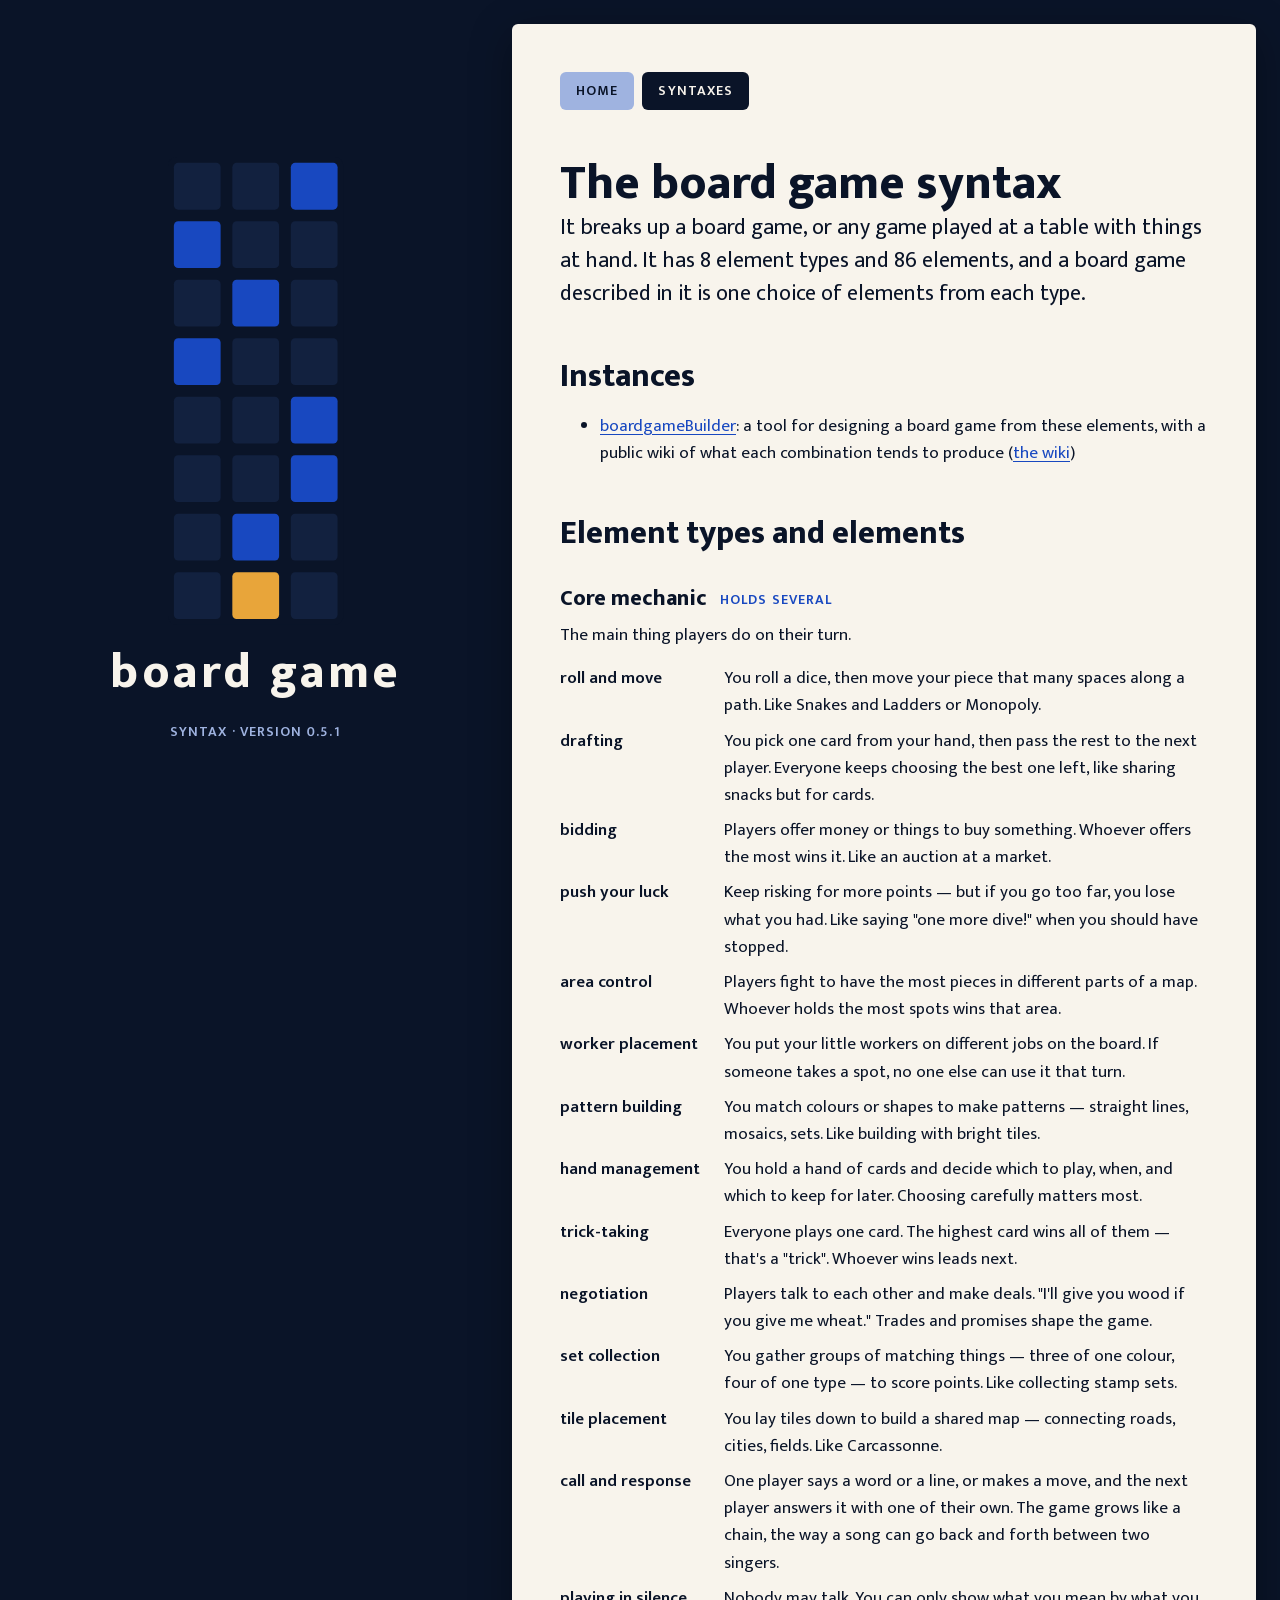
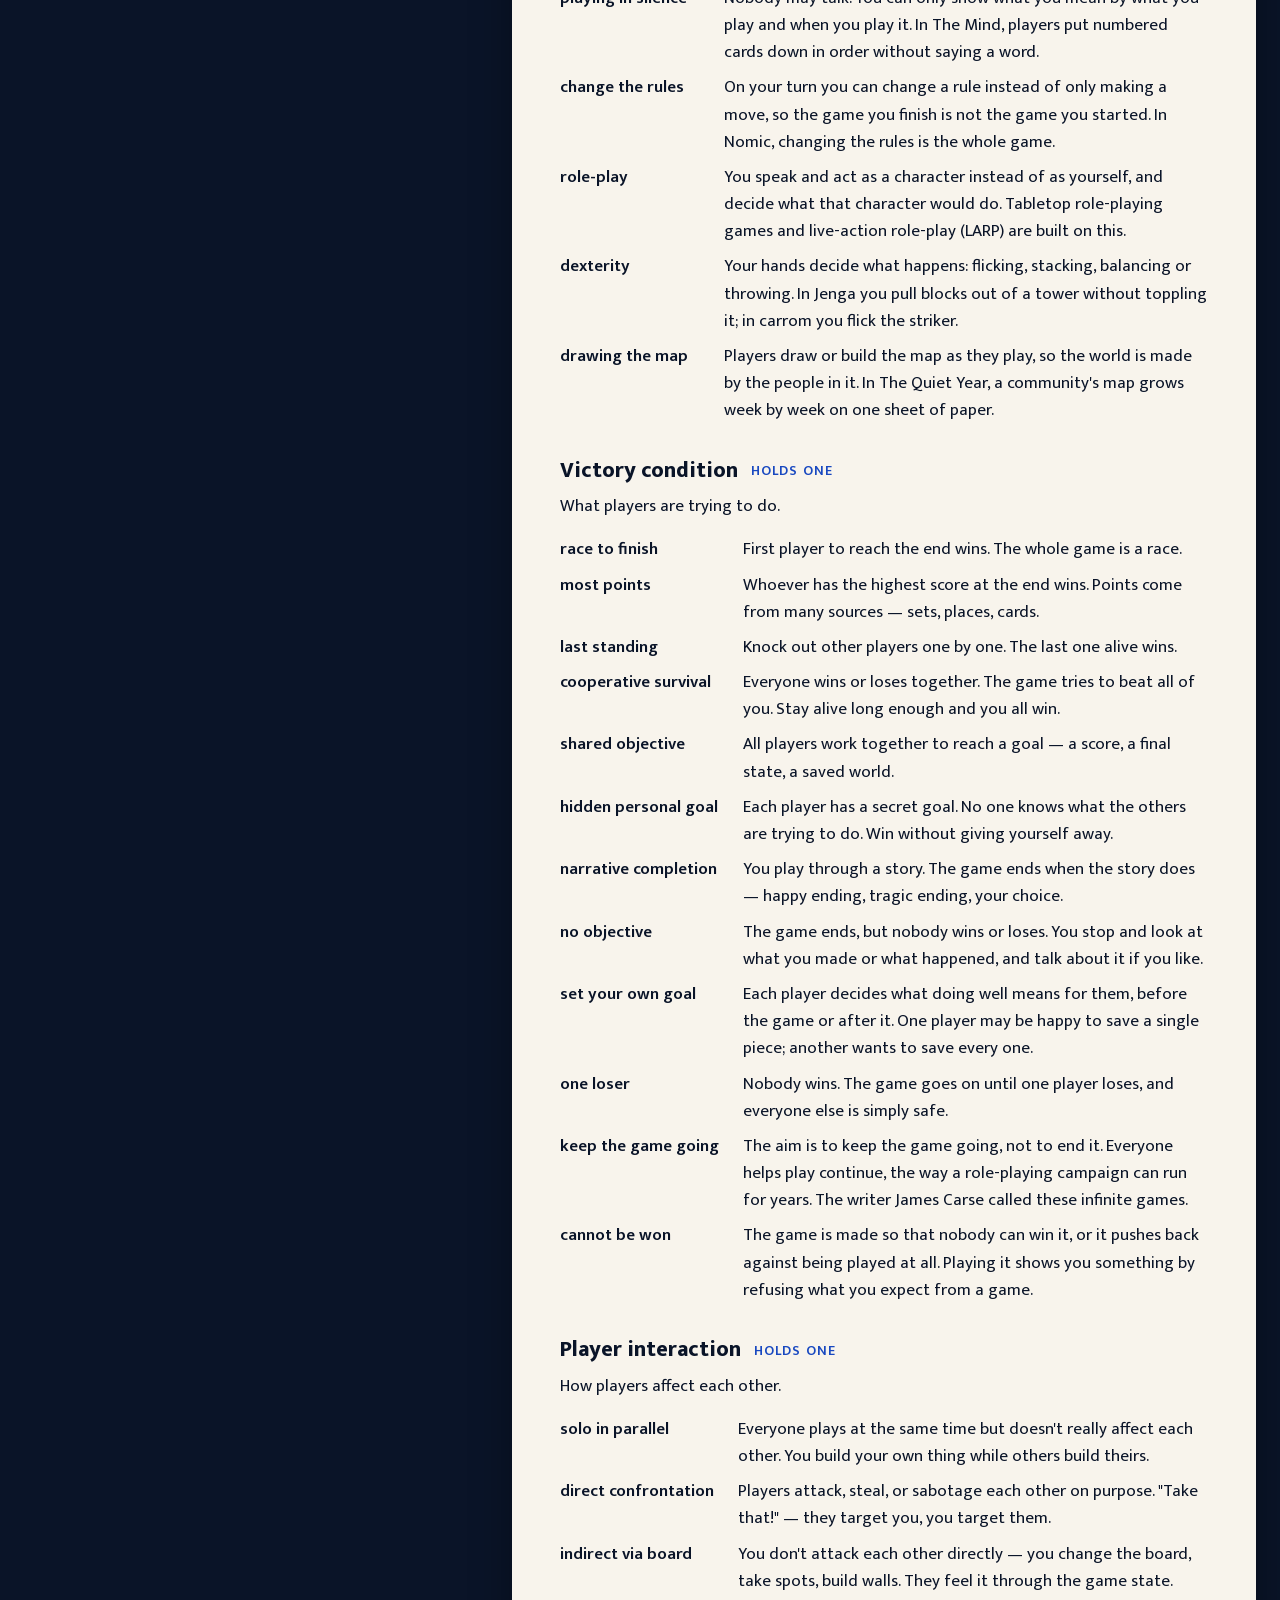
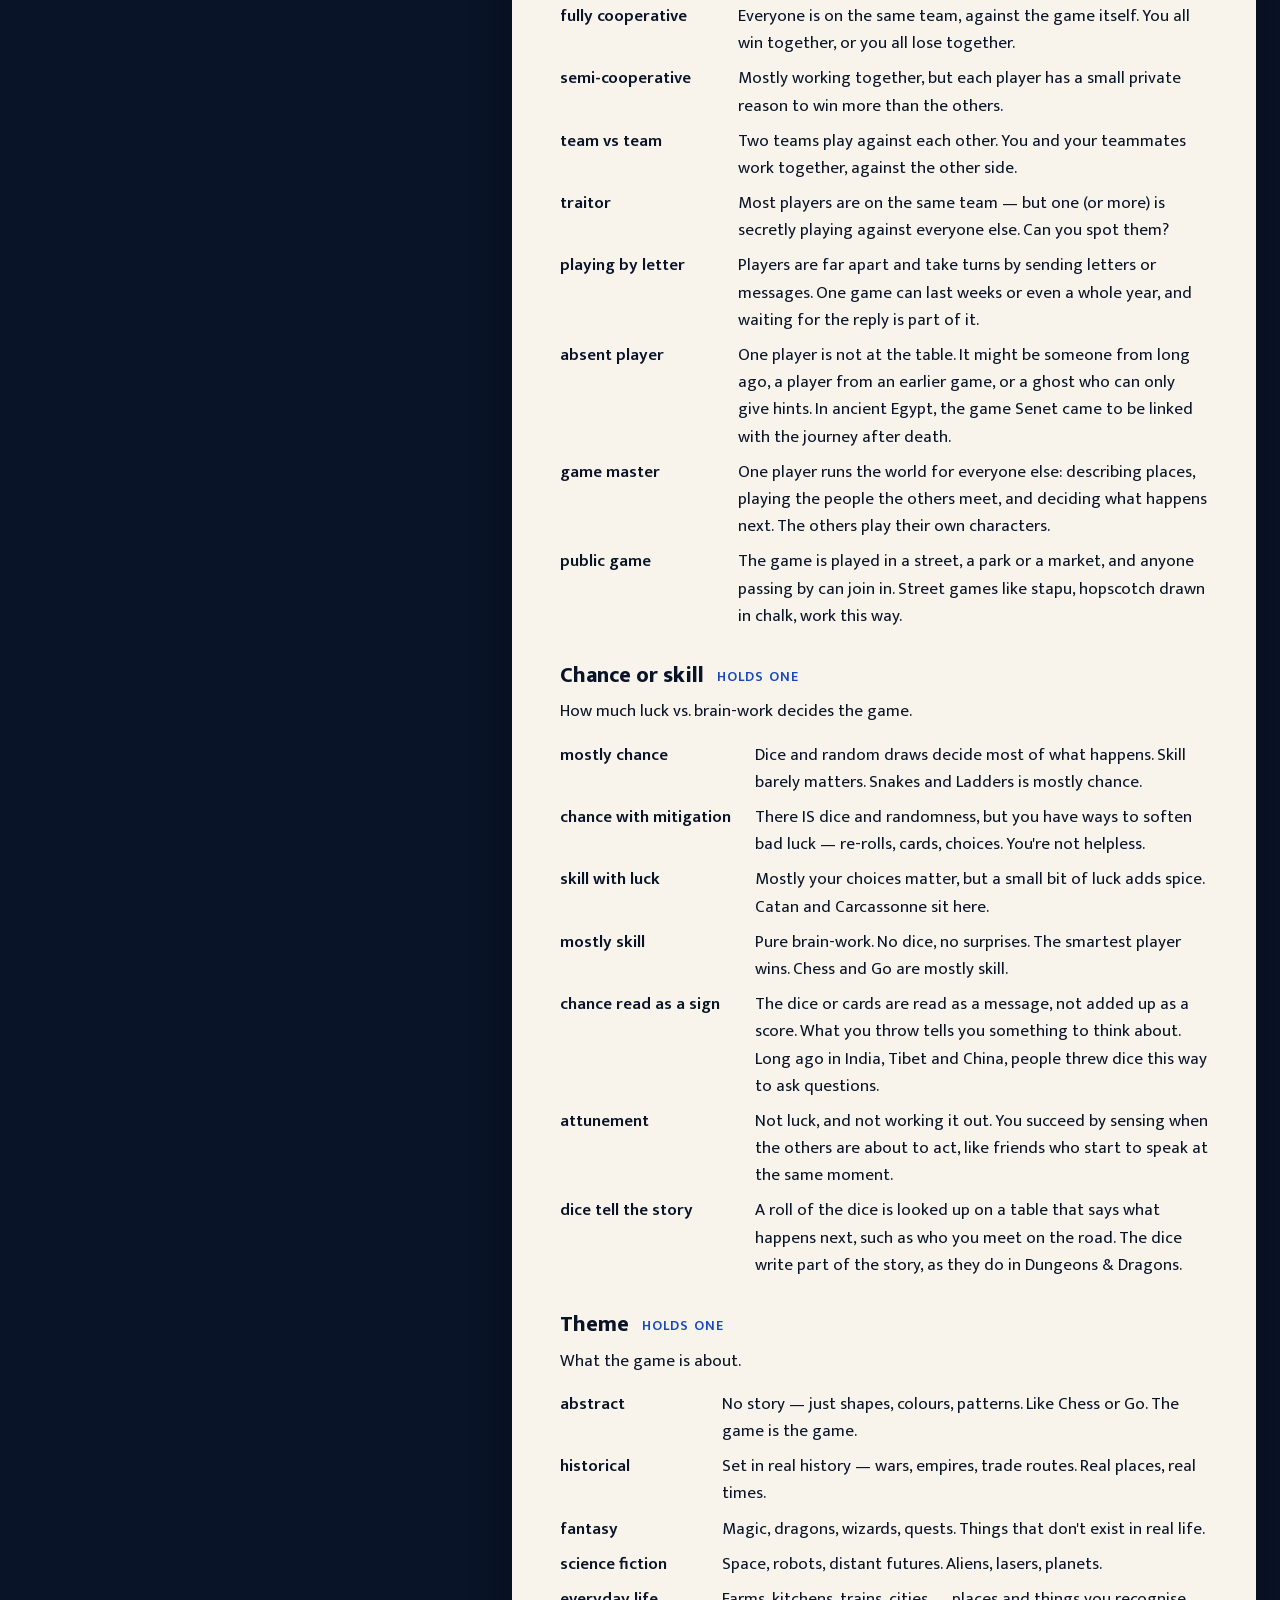
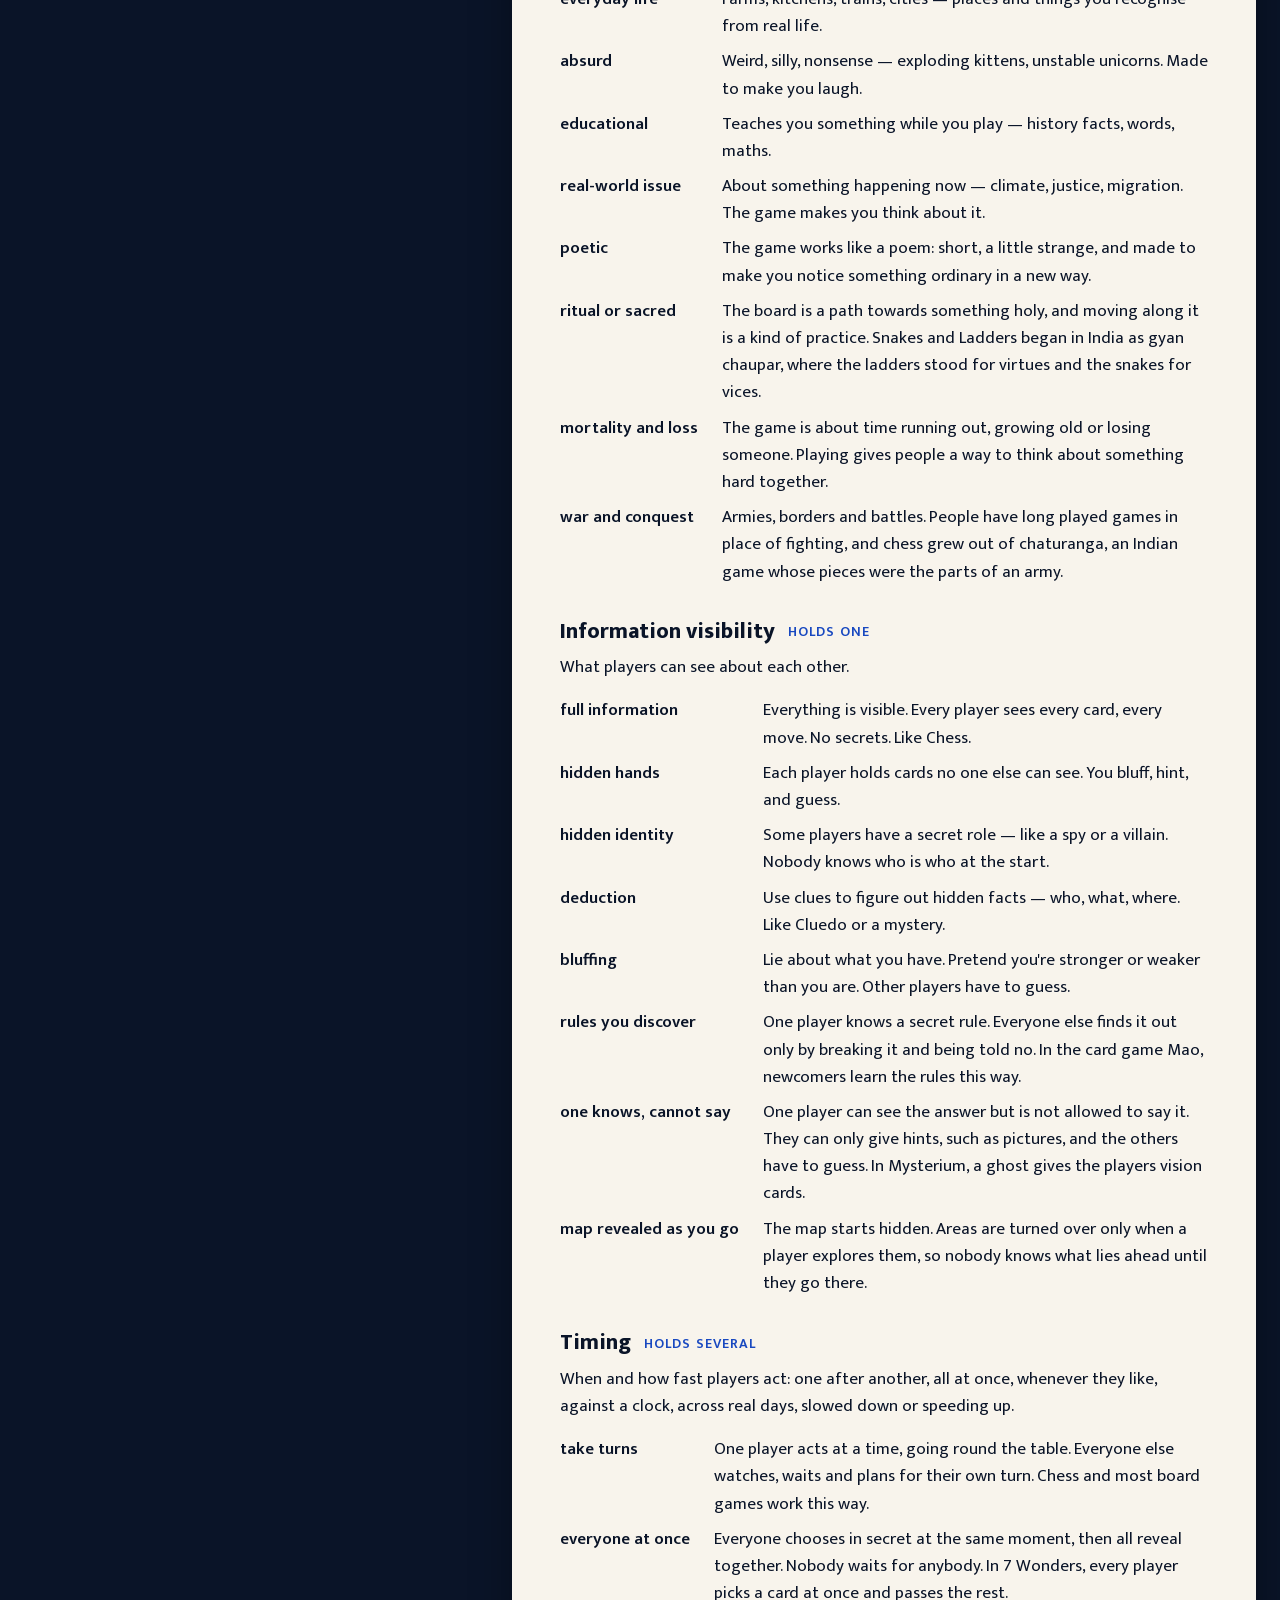
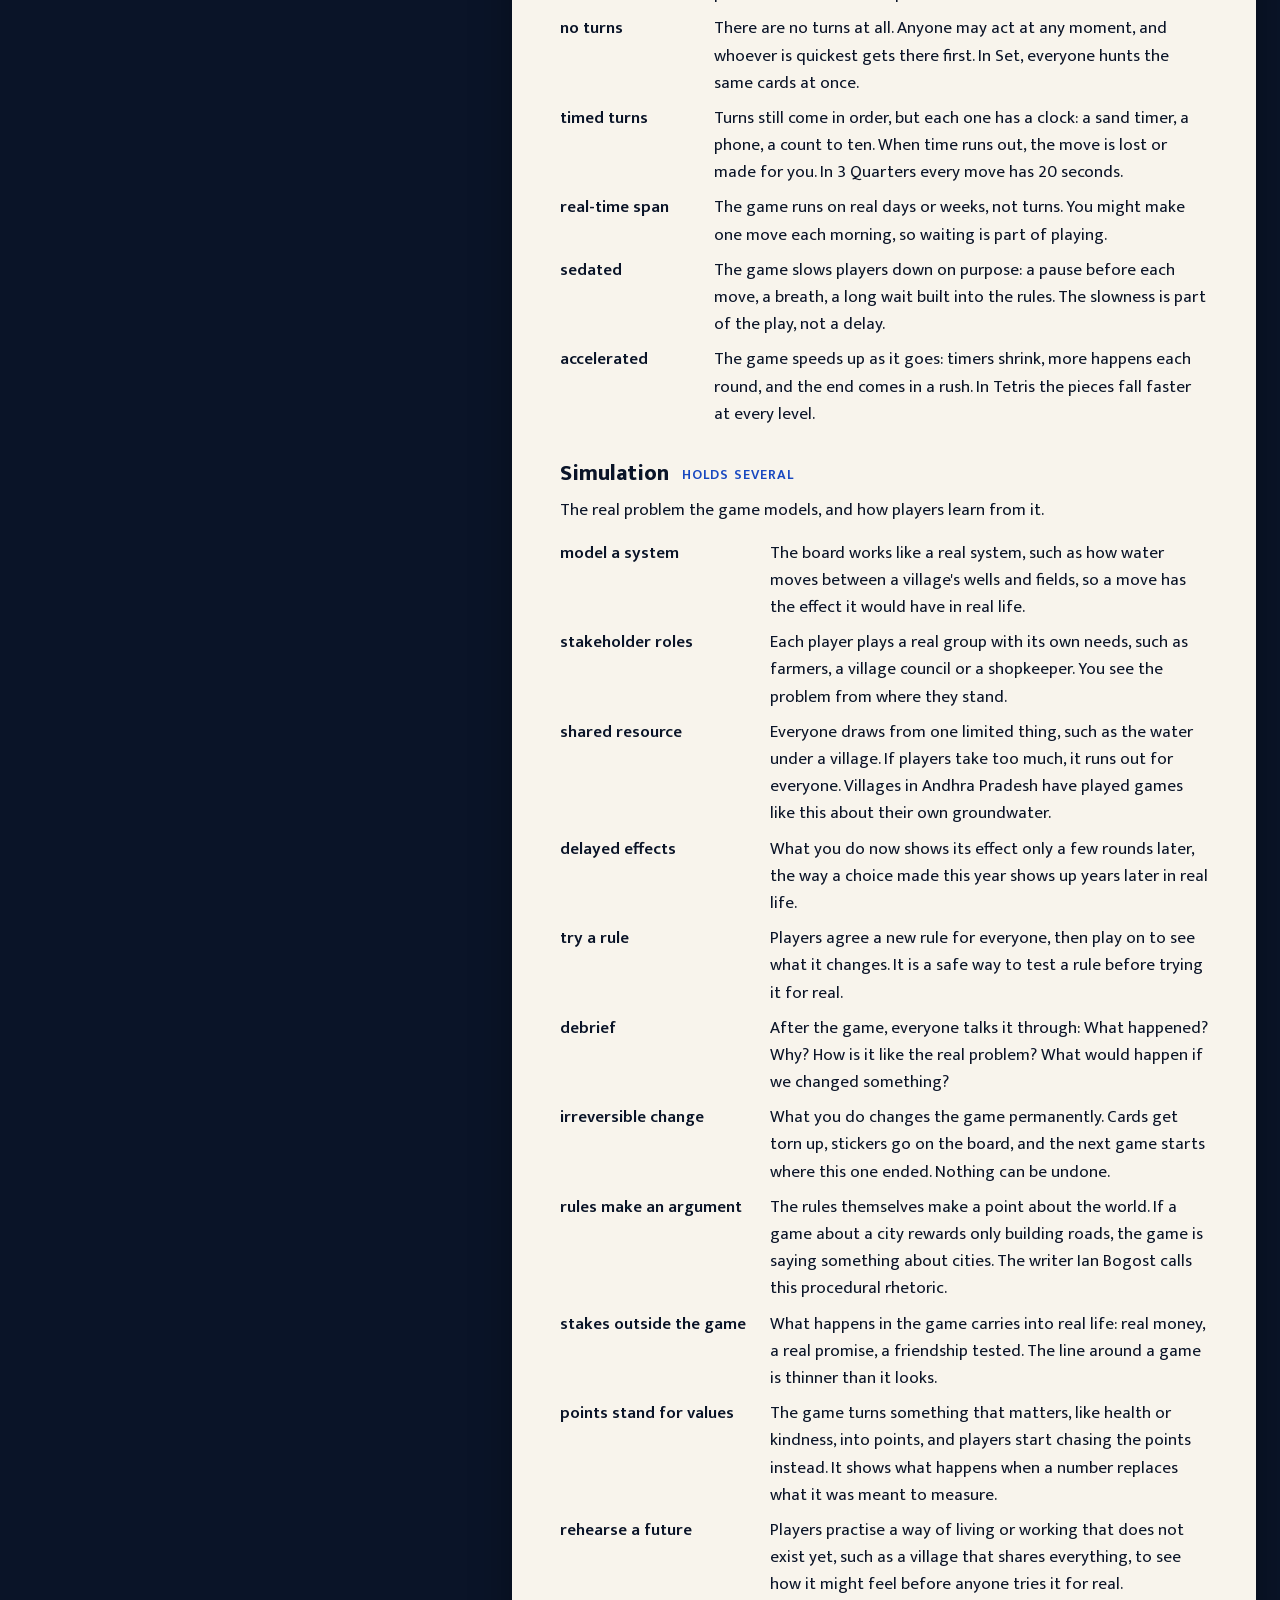
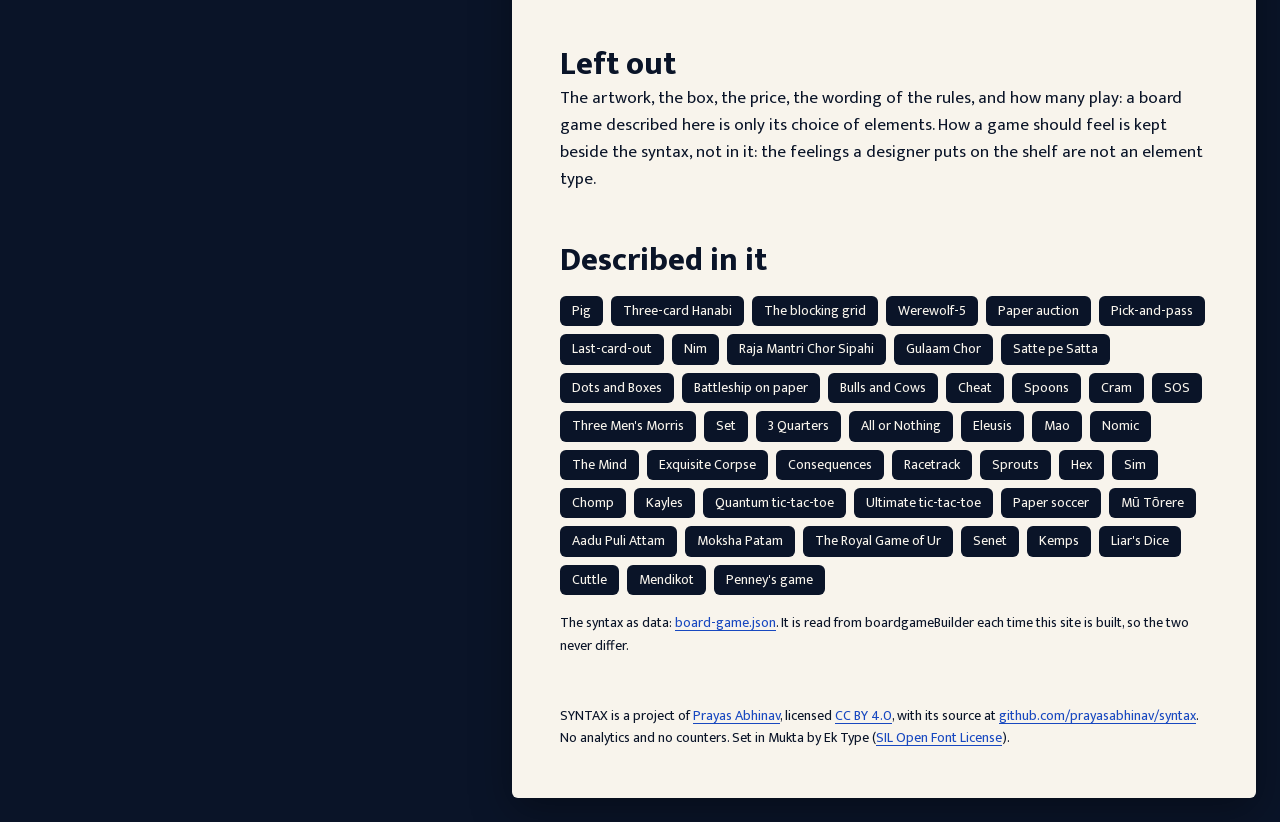
==== commit bdbcb94a: "Personhood says animals are partially excluded (0.5.1)" ====
--- a/site/board-game/index.html
+++ b/site/board-game/index.html
@@ -87,7 +87,7 @@
 </head>
 <body>
 <div class="page">
-<div class="field"><a href="/board-game/"><svg xmlns="http://www.w3.org/2000/svg" viewBox="0 0 120 320" role="img" aria-label="The board game syntax"><title>The board game syntax: 8 element types, one element chosen from each</title><rect width="120" height="320" rx="6" fill="#0a1428"/><rect x="4" y="4" width="32" height="32" rx="3" fill="#12213f"/><rect x="44" y="4" width="32" height="32" rx="3" fill="#12213f"/><rect x="84" y="4" width="32" height="32" rx="3" fill="#1848c0"/><rect x="4" y="44" width="32" height="32" rx="3" fill="#1848c0"/><rect x="44" y="44" width="32" height="32" rx="3" fill="#12213f"/><rect x="84" y="44" width="32" height="32" rx="3" fill="#12213f"/><rect x="4" y="84" width="32" height="32" rx="3" fill="#12213f"/><rect x="44" y="84" width="32" height="32" rx="3" fill="#1848c0"/><rect x="84" y="84" width="32" height="32" rx="3" fill="#12213f"/><rect x="4" y="124" width="32" height="32" rx="3" fill="#1848c0"/><rect x="44" y="124" width="32" height="32" rx="3" fill="#12213f"/><rect x="84" y="124" width="32" height="32" rx="3" fill="#12213f"/><rect x="4" y="164" width="32" height="32" rx="3" fill="#12213f"/><rect x="44" y="164" width="32" height="32" rx="3" fill="#12213f"/><rect x="84" y="164" width="32" height="32" rx="3" fill="#1848c0"/><rect x="4" y="204" width="32" height="32" rx="3" fill="#12213f"/><rect x="44" y="204" width="32" height="32" rx="3" fill="#12213f"/><rect x="84" y="204" width="32" height="32" rx="3" fill="#1848c0"/><rect x="4" y="244" width="32" height="32" rx="3" fill="#12213f"/><rect x="44" y="244" width="32" height="32" rx="3" fill="#1848c0"/><rect x="84" y="244" width="32" height="32" rx="3" fill="#12213f"/><rect x="4" y="284" width="32" height="32" rx="3" fill="#12213f"/><rect x="44" y="284" width="32" height="32" rx="3" fill="#e8a53a"/><rect x="84" y="284" width="32" height="32" rx="3" fill="#12213f"/></svg><span class="word">board game</span></a><span class="v"><a href="/">SYNTAX</a> · Version 0.5.0</span></div>
+<div class="field"><a href="/board-game/"><svg xmlns="http://www.w3.org/2000/svg" viewBox="0 0 120 320" role="img" aria-label="The board game syntax"><title>The board game syntax: 8 element types, one element chosen from each</title><rect width="120" height="320" rx="6" fill="#0a1428"/><rect x="4" y="4" width="32" height="32" rx="3" fill="#12213f"/><rect x="44" y="4" width="32" height="32" rx="3" fill="#12213f"/><rect x="84" y="4" width="32" height="32" rx="3" fill="#1848c0"/><rect x="4" y="44" width="32" height="32" rx="3" fill="#1848c0"/><rect x="44" y="44" width="32" height="32" rx="3" fill="#12213f"/><rect x="84" y="44" width="32" height="32" rx="3" fill="#12213f"/><rect x="4" y="84" width="32" height="32" rx="3" fill="#12213f"/><rect x="44" y="84" width="32" height="32" rx="3" fill="#1848c0"/><rect x="84" y="84" width="32" height="32" rx="3" fill="#12213f"/><rect x="4" y="124" width="32" height="32" rx="3" fill="#1848c0"/><rect x="44" y="124" width="32" height="32" rx="3" fill="#12213f"/><rect x="84" y="124" width="32" height="32" rx="3" fill="#12213f"/><rect x="4" y="164" width="32" height="32" rx="3" fill="#12213f"/><rect x="44" y="164" width="32" height="32" rx="3" fill="#12213f"/><rect x="84" y="164" width="32" height="32" rx="3" fill="#1848c0"/><rect x="4" y="204" width="32" height="32" rx="3" fill="#12213f"/><rect x="44" y="204" width="32" height="32" rx="3" fill="#12213f"/><rect x="84" y="204" width="32" height="32" rx="3" fill="#1848c0"/><rect x="4" y="244" width="32" height="32" rx="3" fill="#12213f"/><rect x="44" y="244" width="32" height="32" rx="3" fill="#1848c0"/><rect x="84" y="244" width="32" height="32" rx="3" fill="#12213f"/><rect x="4" y="284" width="32" height="32" rx="3" fill="#12213f"/><rect x="44" y="284" width="32" height="32" rx="3" fill="#e8a53a"/><rect x="84" y="284" width="32" height="32" rx="3" fill="#12213f"/></svg><span class="word">board game</span></a><span class="v"><a href="/">SYNTAX</a> · Version 0.5.1</span></div>
 <div class="sheet">
 <nav class="nav"><a href="/">Home</a><a href="/syntaxes/" aria-current="page">Syntaxes</a></nav>
 <main><h1>The board game syntax</h1>
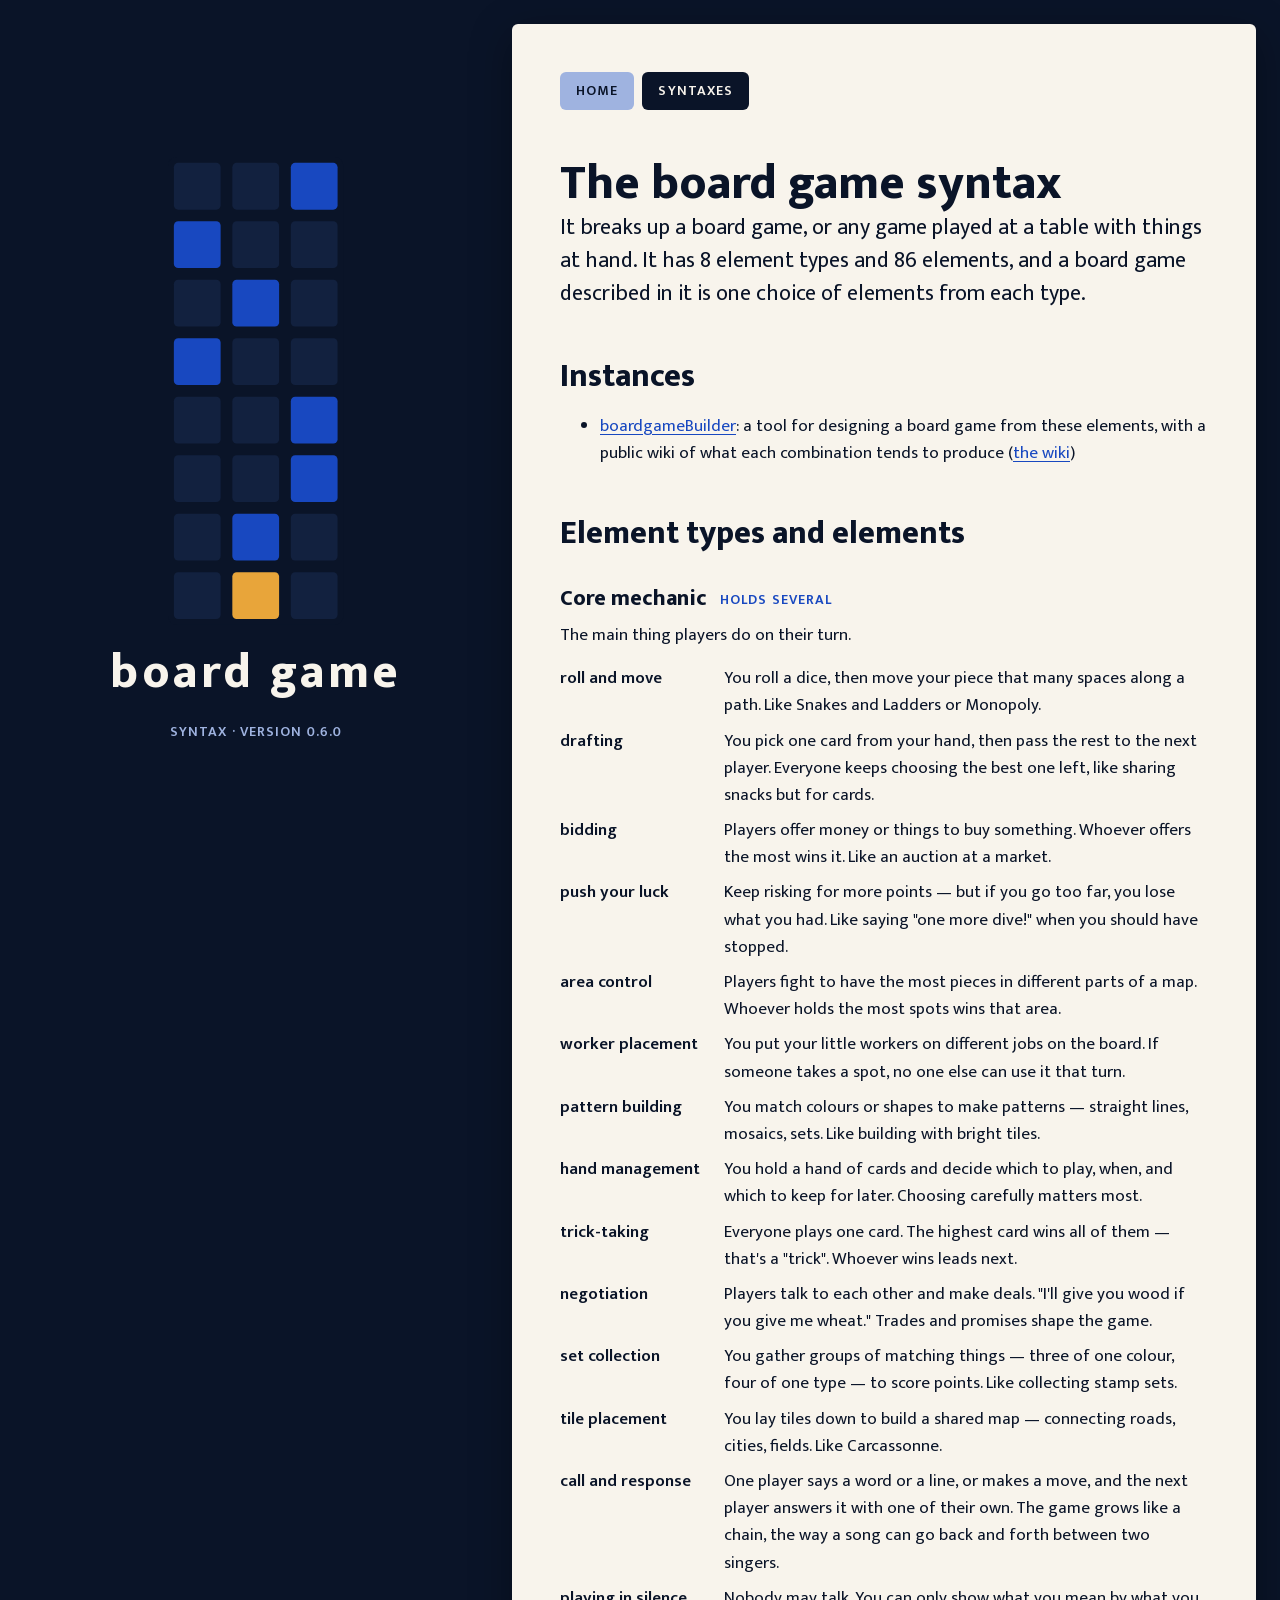
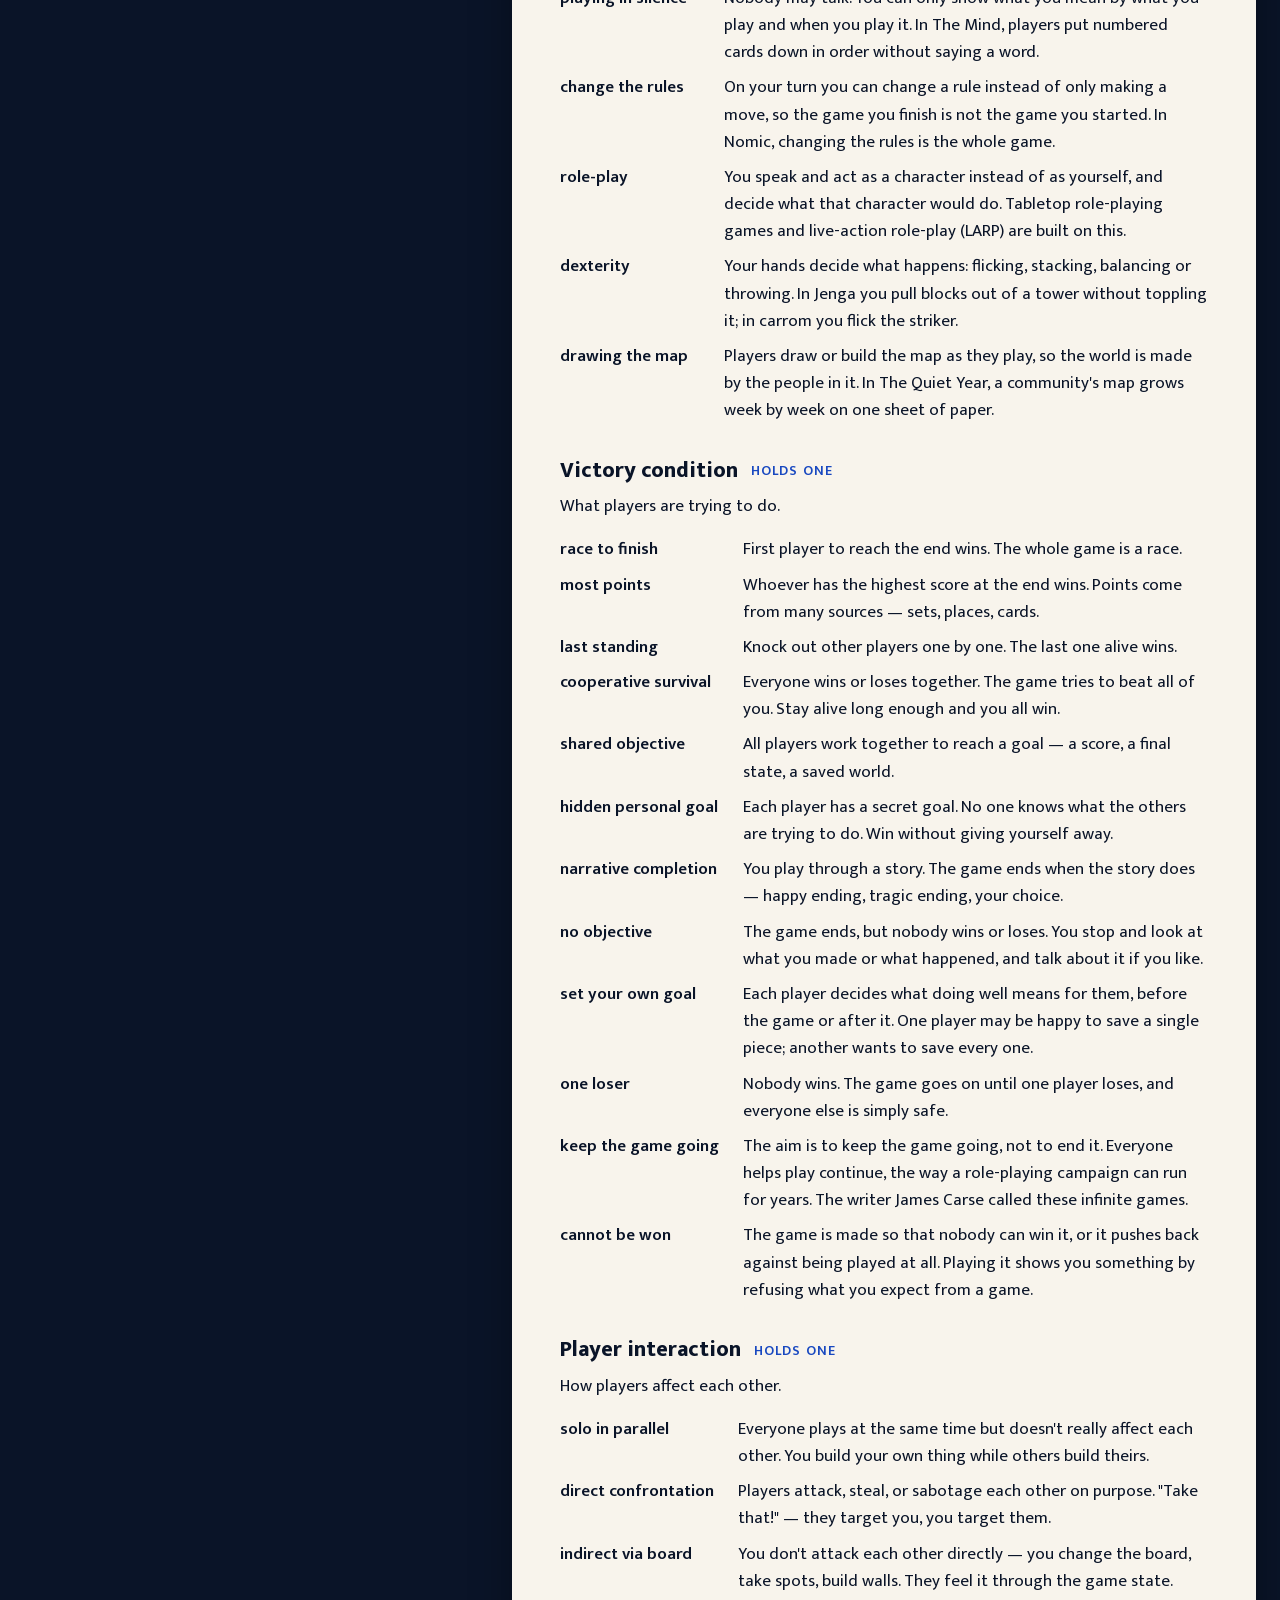
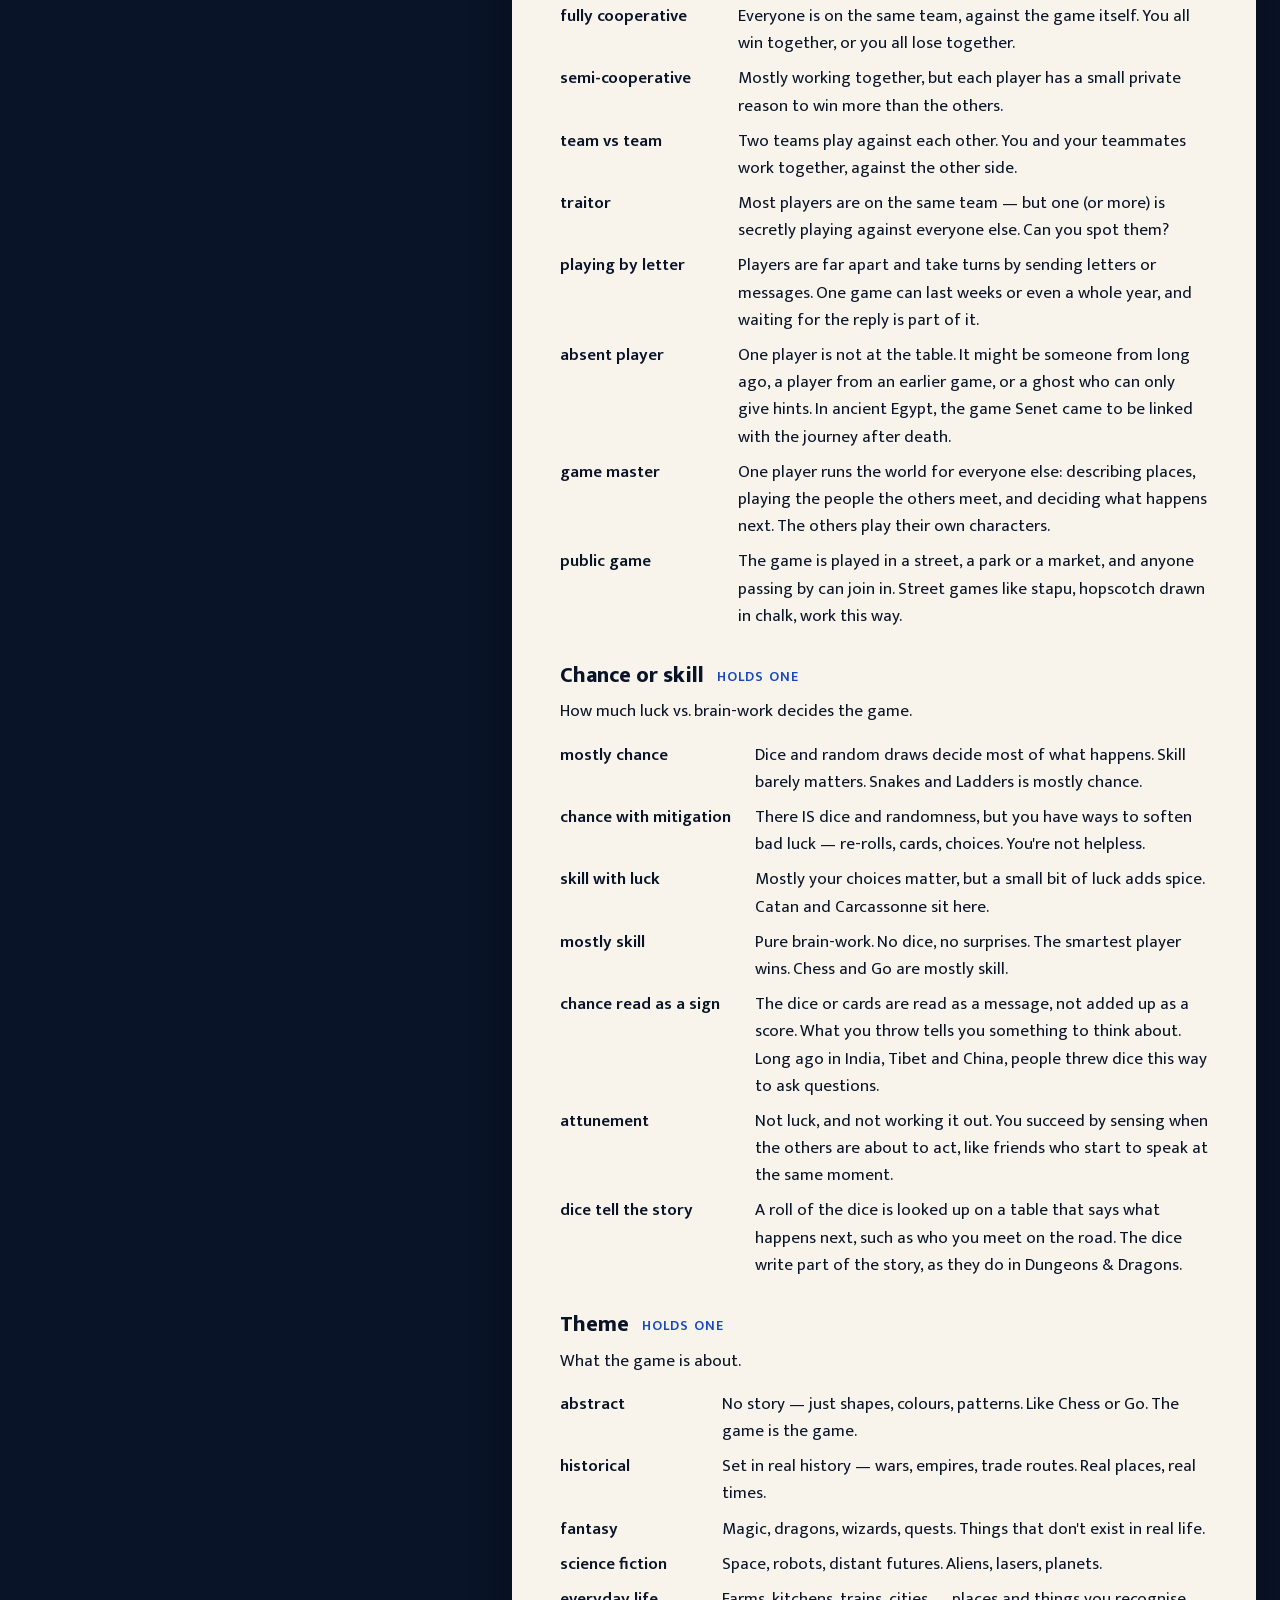
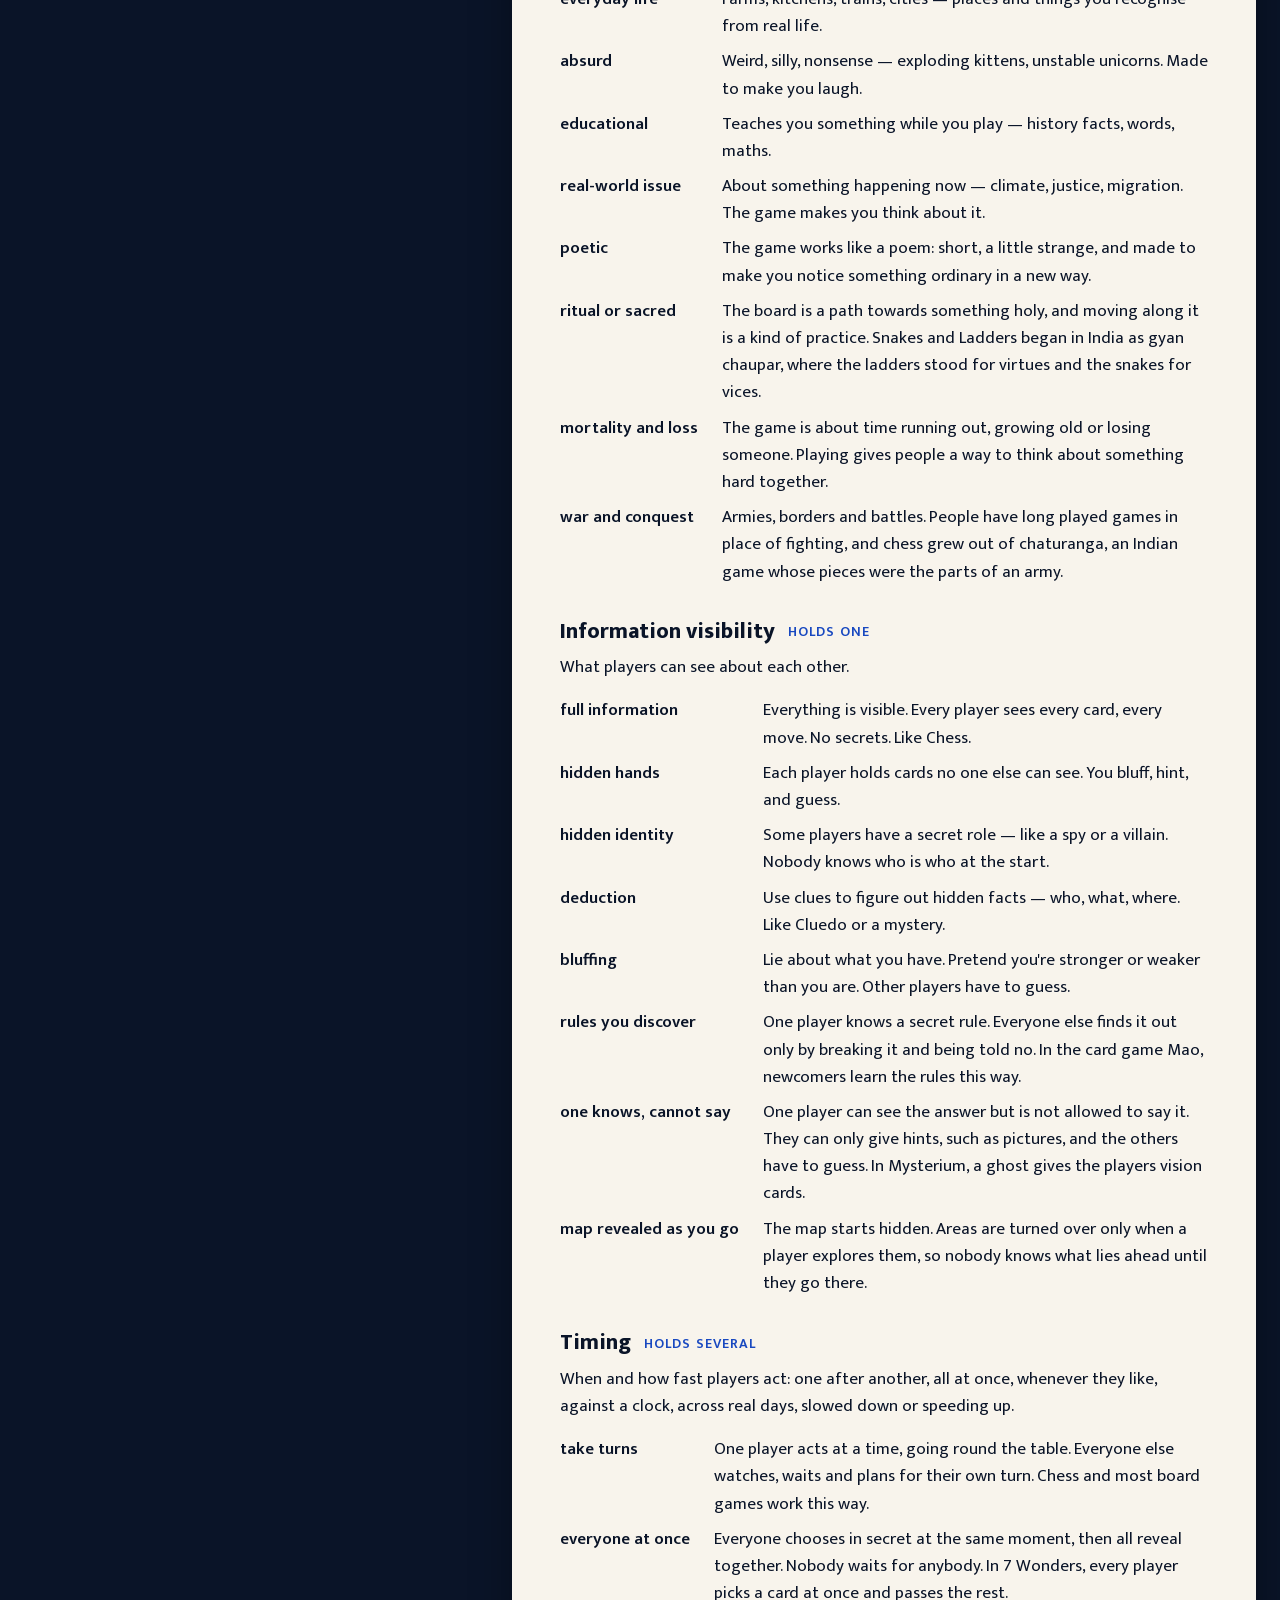
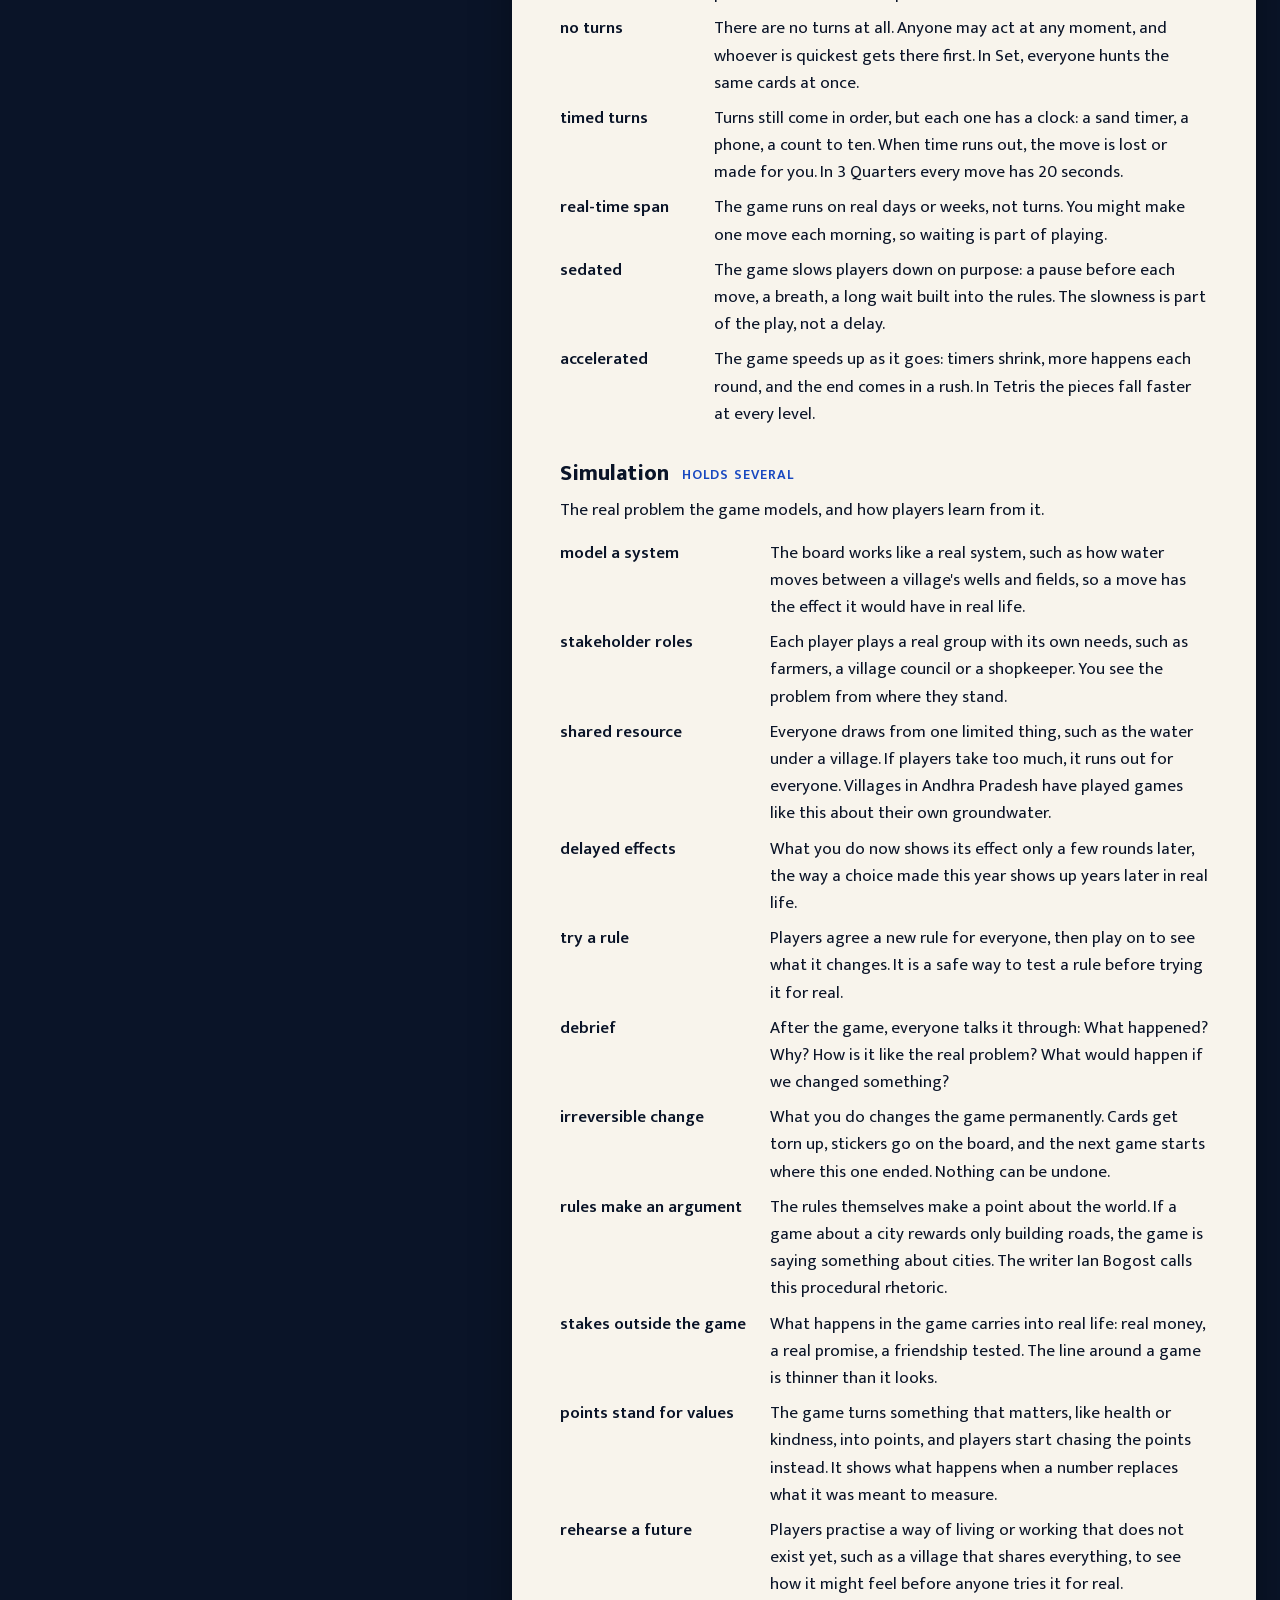
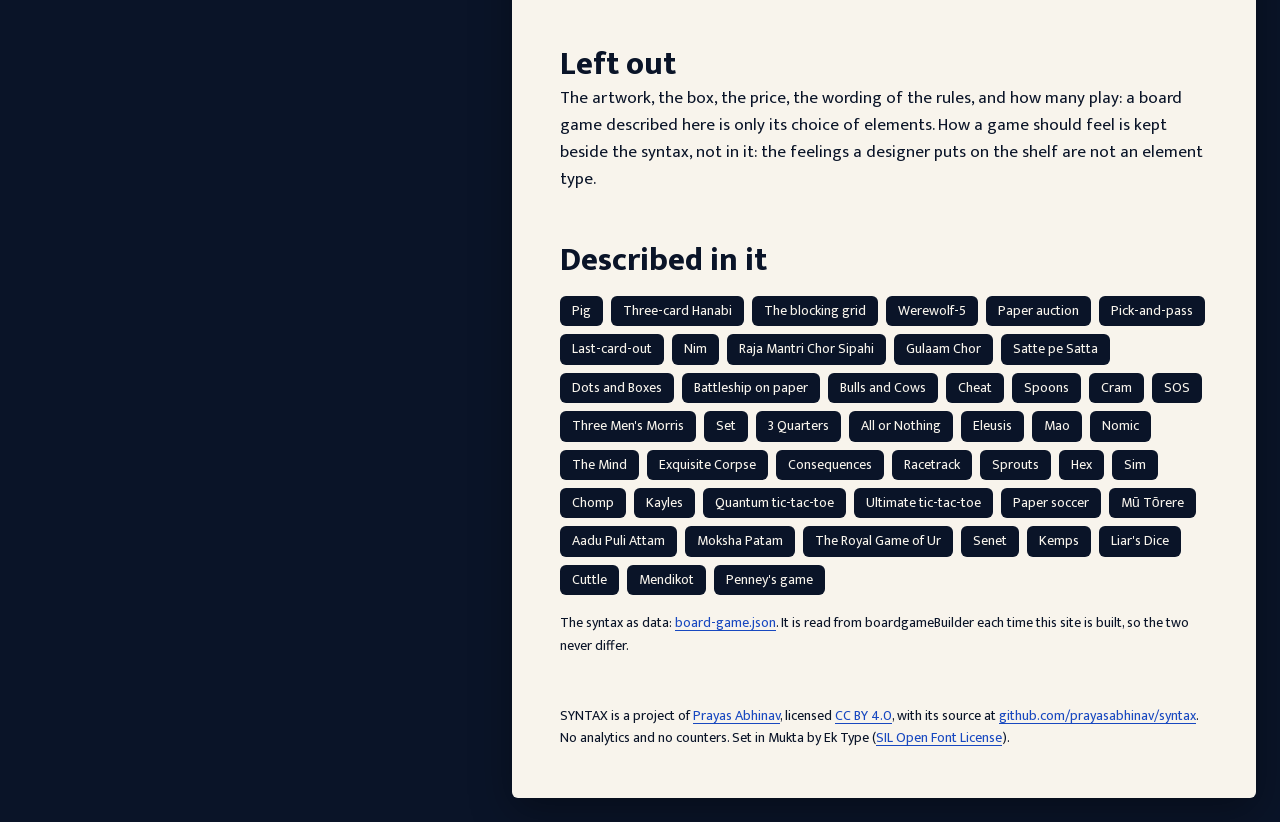
==== commit 26a1cc61: "Add the framework syntax, read from the Museum of Vestigial Desire (0.6.0)" ====
--- a/site/board-game/index.html
+++ b/site/board-game/index.html
@@ -87,7 +87,7 @@
 </head>
 <body>
 <div class="page">
-<div class="field"><a href="/board-game/"><svg xmlns="http://www.w3.org/2000/svg" viewBox="0 0 120 320" role="img" aria-label="The board game syntax"><title>The board game syntax: 8 element types, one element chosen from each</title><rect width="120" height="320" rx="6" fill="#0a1428"/><rect x="4" y="4" width="32" height="32" rx="3" fill="#12213f"/><rect x="44" y="4" width="32" height="32" rx="3" fill="#12213f"/><rect x="84" y="4" width="32" height="32" rx="3" fill="#1848c0"/><rect x="4" y="44" width="32" height="32" rx="3" fill="#1848c0"/><rect x="44" y="44" width="32" height="32" rx="3" fill="#12213f"/><rect x="84" y="44" width="32" height="32" rx="3" fill="#12213f"/><rect x="4" y="84" width="32" height="32" rx="3" fill="#12213f"/><rect x="44" y="84" width="32" height="32" rx="3" fill="#1848c0"/><rect x="84" y="84" width="32" height="32" rx="3" fill="#12213f"/><rect x="4" y="124" width="32" height="32" rx="3" fill="#1848c0"/><rect x="44" y="124" width="32" height="32" rx="3" fill="#12213f"/><rect x="84" y="124" width="32" height="32" rx="3" fill="#12213f"/><rect x="4" y="164" width="32" height="32" rx="3" fill="#12213f"/><rect x="44" y="164" width="32" height="32" rx="3" fill="#12213f"/><rect x="84" y="164" width="32" height="32" rx="3" fill="#1848c0"/><rect x="4" y="204" width="32" height="32" rx="3" fill="#12213f"/><rect x="44" y="204" width="32" height="32" rx="3" fill="#12213f"/><rect x="84" y="204" width="32" height="32" rx="3" fill="#1848c0"/><rect x="4" y="244" width="32" height="32" rx="3" fill="#12213f"/><rect x="44" y="244" width="32" height="32" rx="3" fill="#1848c0"/><rect x="84" y="244" width="32" height="32" rx="3" fill="#12213f"/><rect x="4" y="284" width="32" height="32" rx="3" fill="#12213f"/><rect x="44" y="284" width="32" height="32" rx="3" fill="#e8a53a"/><rect x="84" y="284" width="32" height="32" rx="3" fill="#12213f"/></svg><span class="word">board game</span></a><span class="v"><a href="/">SYNTAX</a> · Version 0.5.1</span></div>
+<div class="field"><a href="/board-game/"><svg xmlns="http://www.w3.org/2000/svg" viewBox="0 0 120 320" role="img" aria-label="The board game syntax"><title>The board game syntax: 8 element types, one element chosen from each</title><rect width="120" height="320" rx="6" fill="#0a1428"/><rect x="4" y="4" width="32" height="32" rx="3" fill="#12213f"/><rect x="44" y="4" width="32" height="32" rx="3" fill="#12213f"/><rect x="84" y="4" width="32" height="32" rx="3" fill="#1848c0"/><rect x="4" y="44" width="32" height="32" rx="3" fill="#1848c0"/><rect x="44" y="44" width="32" height="32" rx="3" fill="#12213f"/><rect x="84" y="44" width="32" height="32" rx="3" fill="#12213f"/><rect x="4" y="84" width="32" height="32" rx="3" fill="#12213f"/><rect x="44" y="84" width="32" height="32" rx="3" fill="#1848c0"/><rect x="84" y="84" width="32" height="32" rx="3" fill="#12213f"/><rect x="4" y="124" width="32" height="32" rx="3" fill="#1848c0"/><rect x="44" y="124" width="32" height="32" rx="3" fill="#12213f"/><rect x="84" y="124" width="32" height="32" rx="3" fill="#12213f"/><rect x="4" y="164" width="32" height="32" rx="3" fill="#12213f"/><rect x="44" y="164" width="32" height="32" rx="3" fill="#12213f"/><rect x="84" y="164" width="32" height="32" rx="3" fill="#1848c0"/><rect x="4" y="204" width="32" height="32" rx="3" fill="#12213f"/><rect x="44" y="204" width="32" height="32" rx="3" fill="#12213f"/><rect x="84" y="204" width="32" height="32" rx="3" fill="#1848c0"/><rect x="4" y="244" width="32" height="32" rx="3" fill="#12213f"/><rect x="44" y="244" width="32" height="32" rx="3" fill="#1848c0"/><rect x="84" y="244" width="32" height="32" rx="3" fill="#12213f"/><rect x="4" y="284" width="32" height="32" rx="3" fill="#12213f"/><rect x="44" y="284" width="32" height="32" rx="3" fill="#e8a53a"/><rect x="84" y="284" width="32" height="32" rx="3" fill="#12213f"/></svg><span class="word">board game</span></a><span class="v"><a href="/">SYNTAX</a> · Version 0.6.0</span></div>
 <div class="sheet">
 <nav class="nav"><a href="/">Home</a><a href="/syntaxes/" aria-current="page">Syntaxes</a></nav>
 <main><h1>The board game syntax</h1>
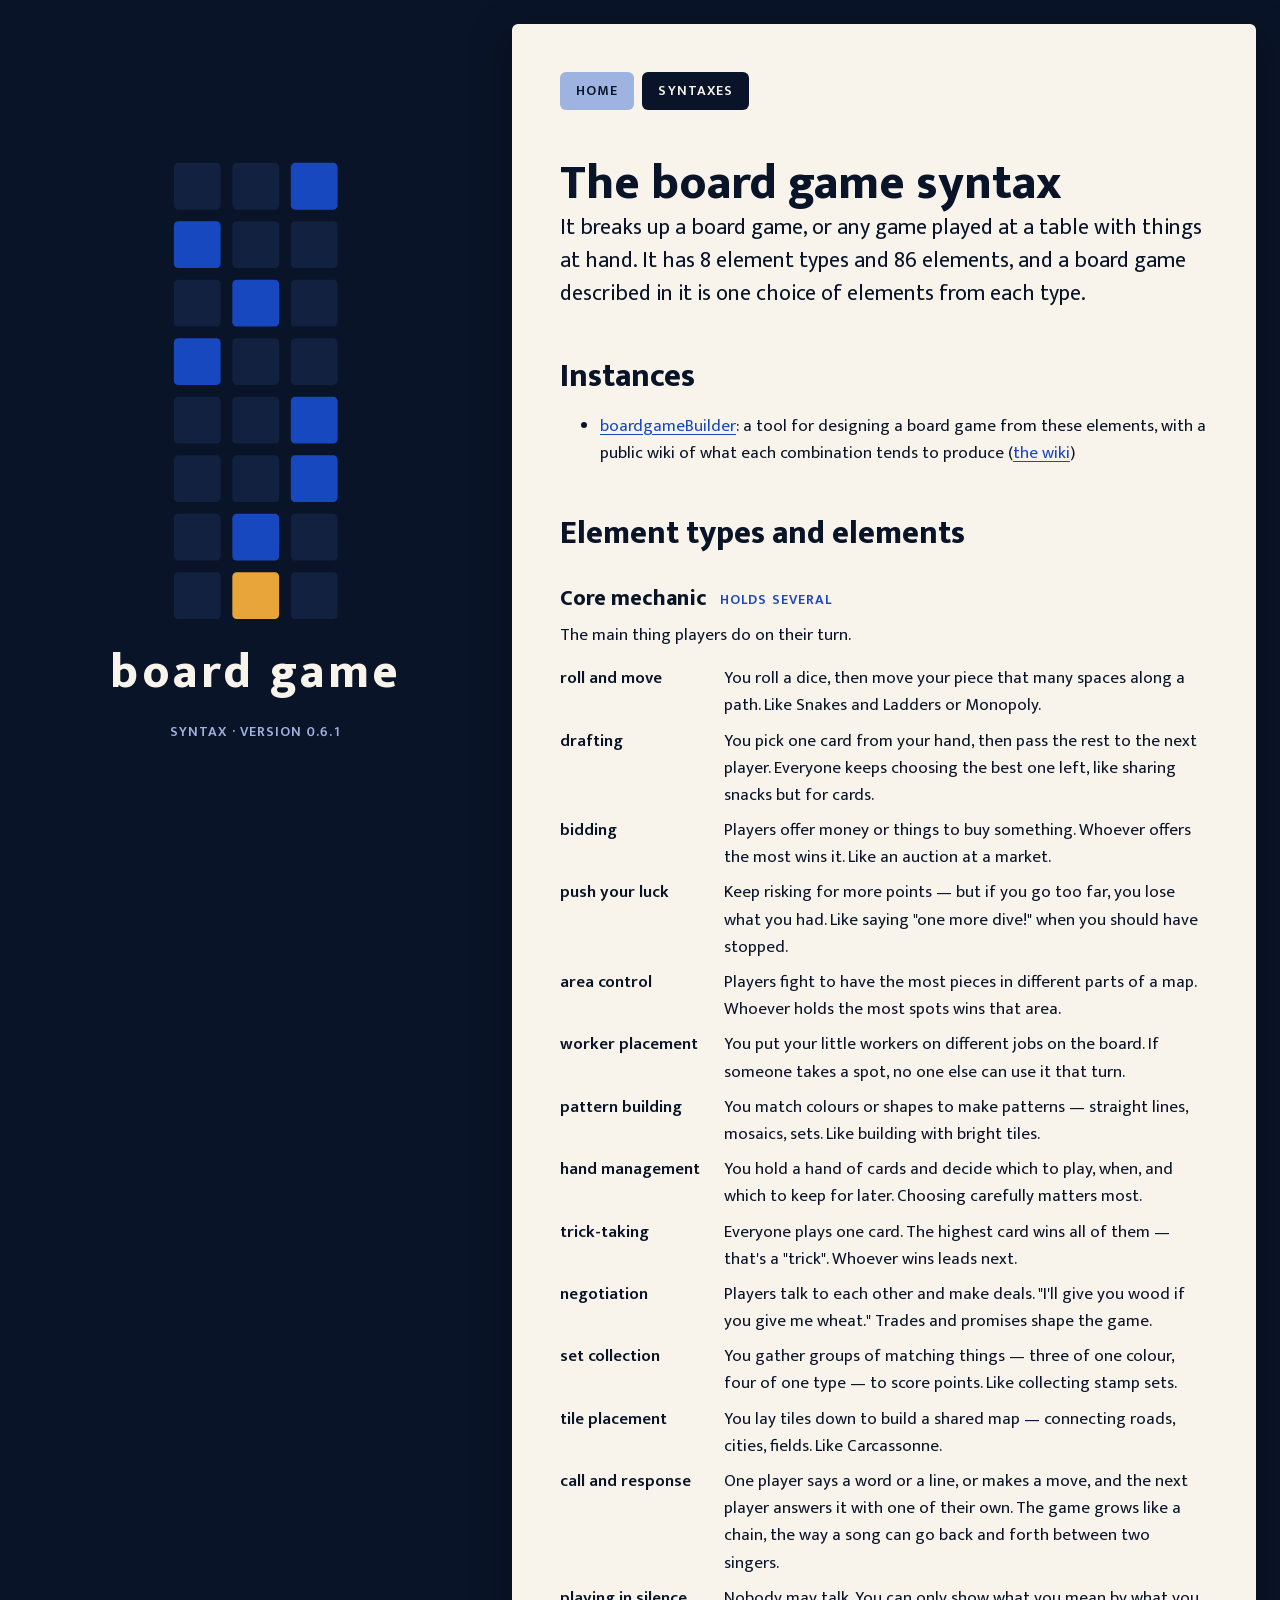
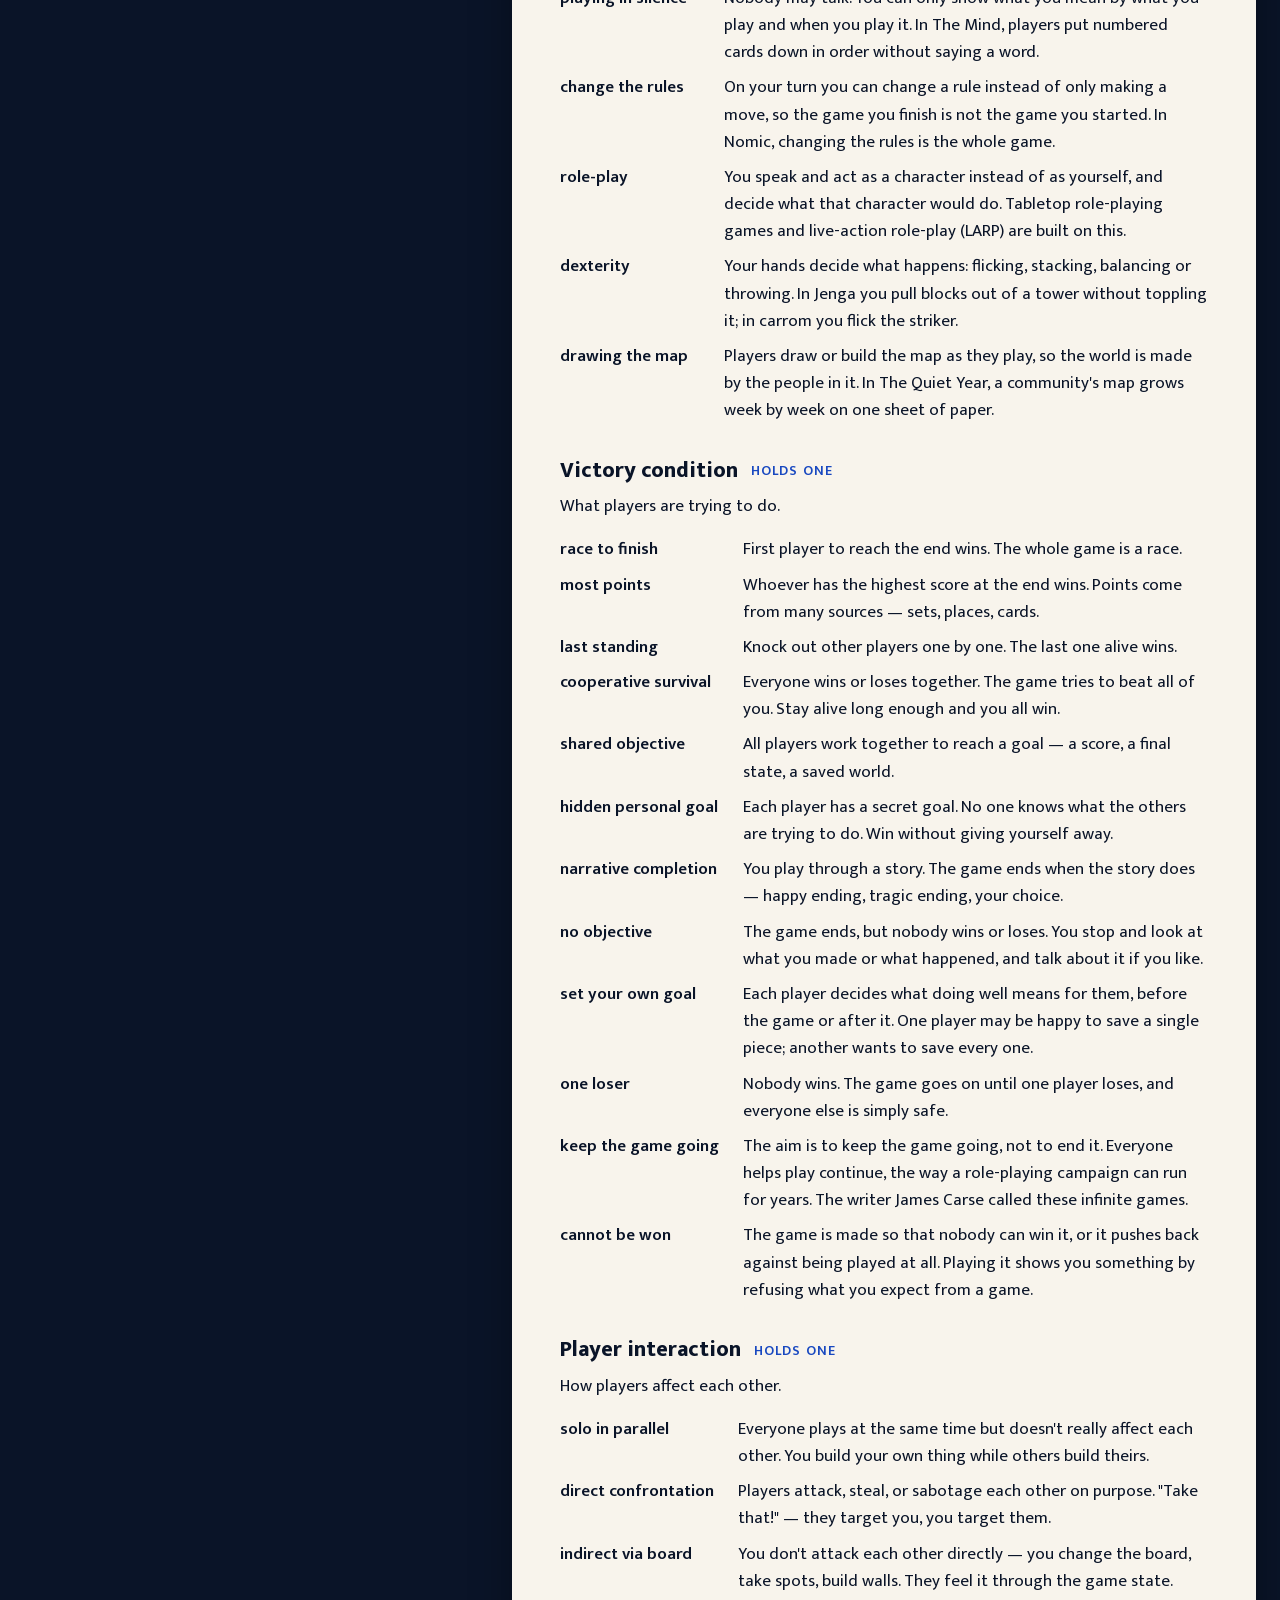
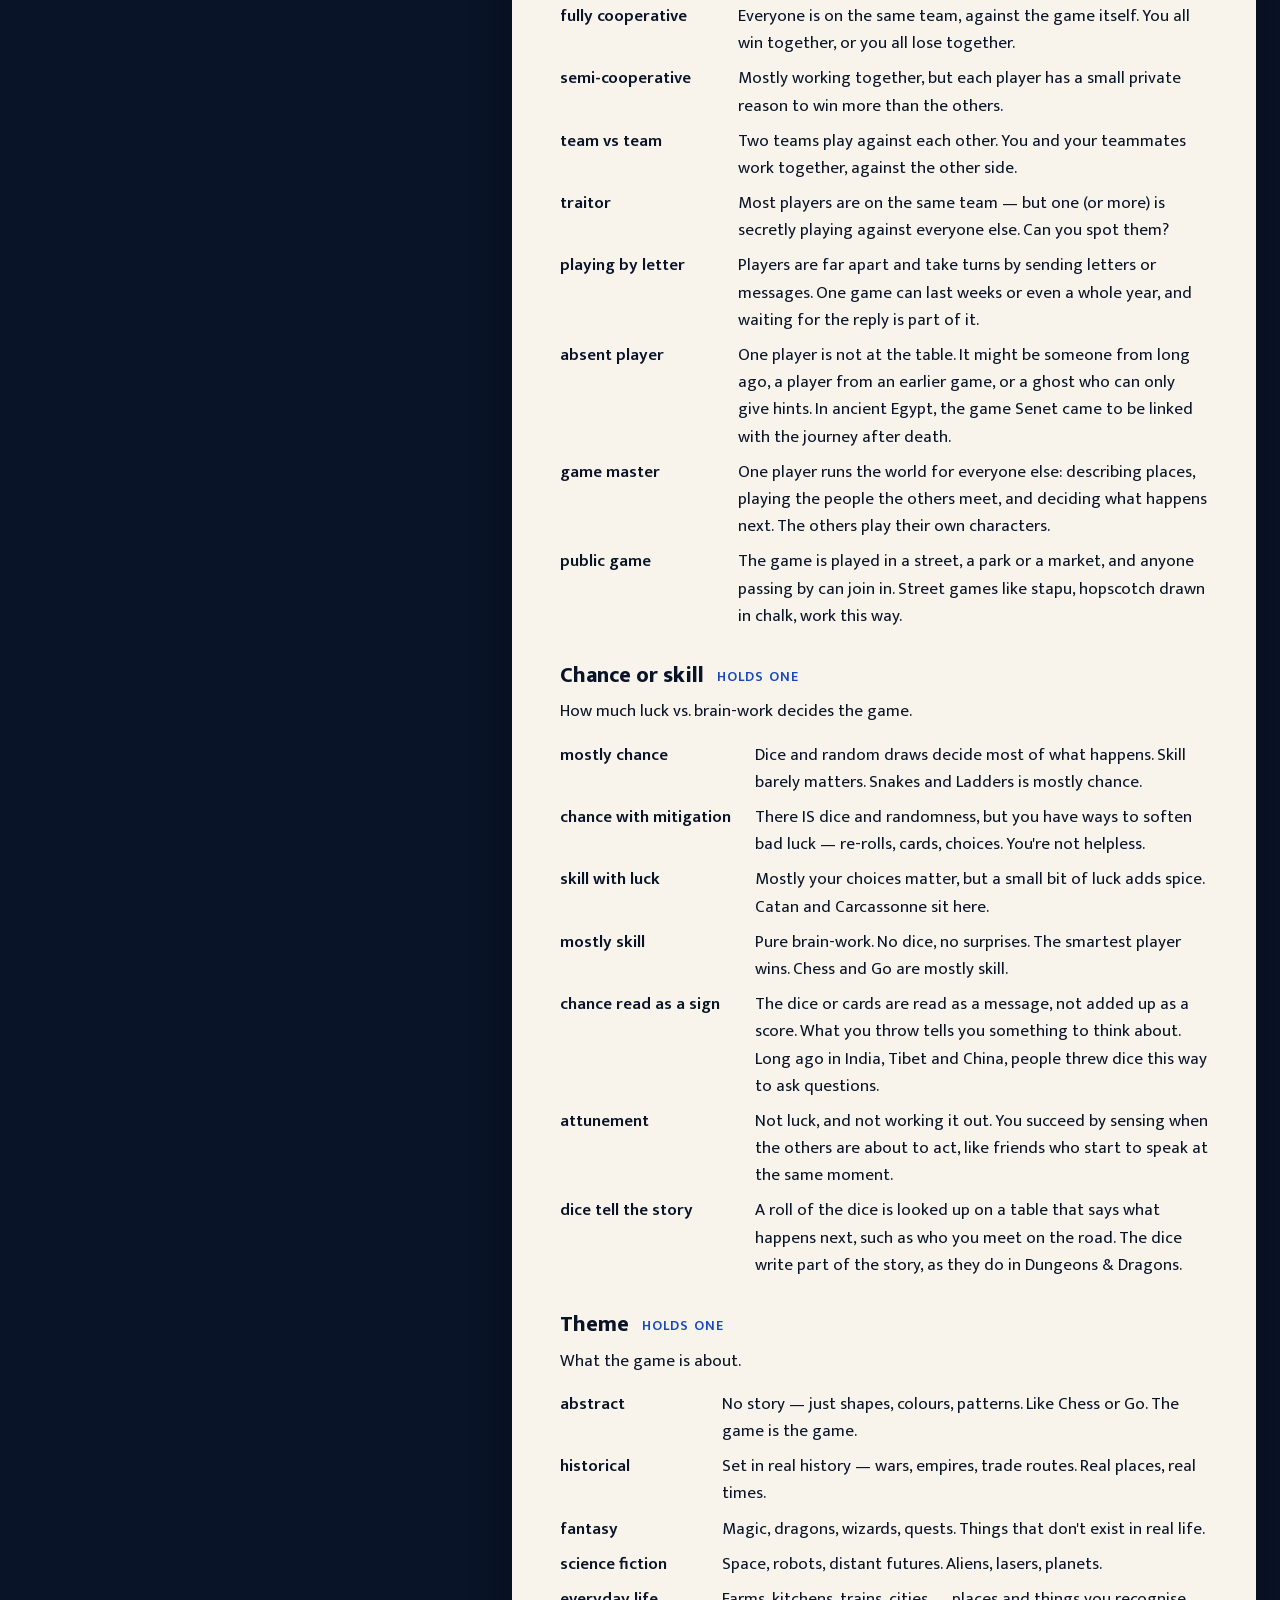
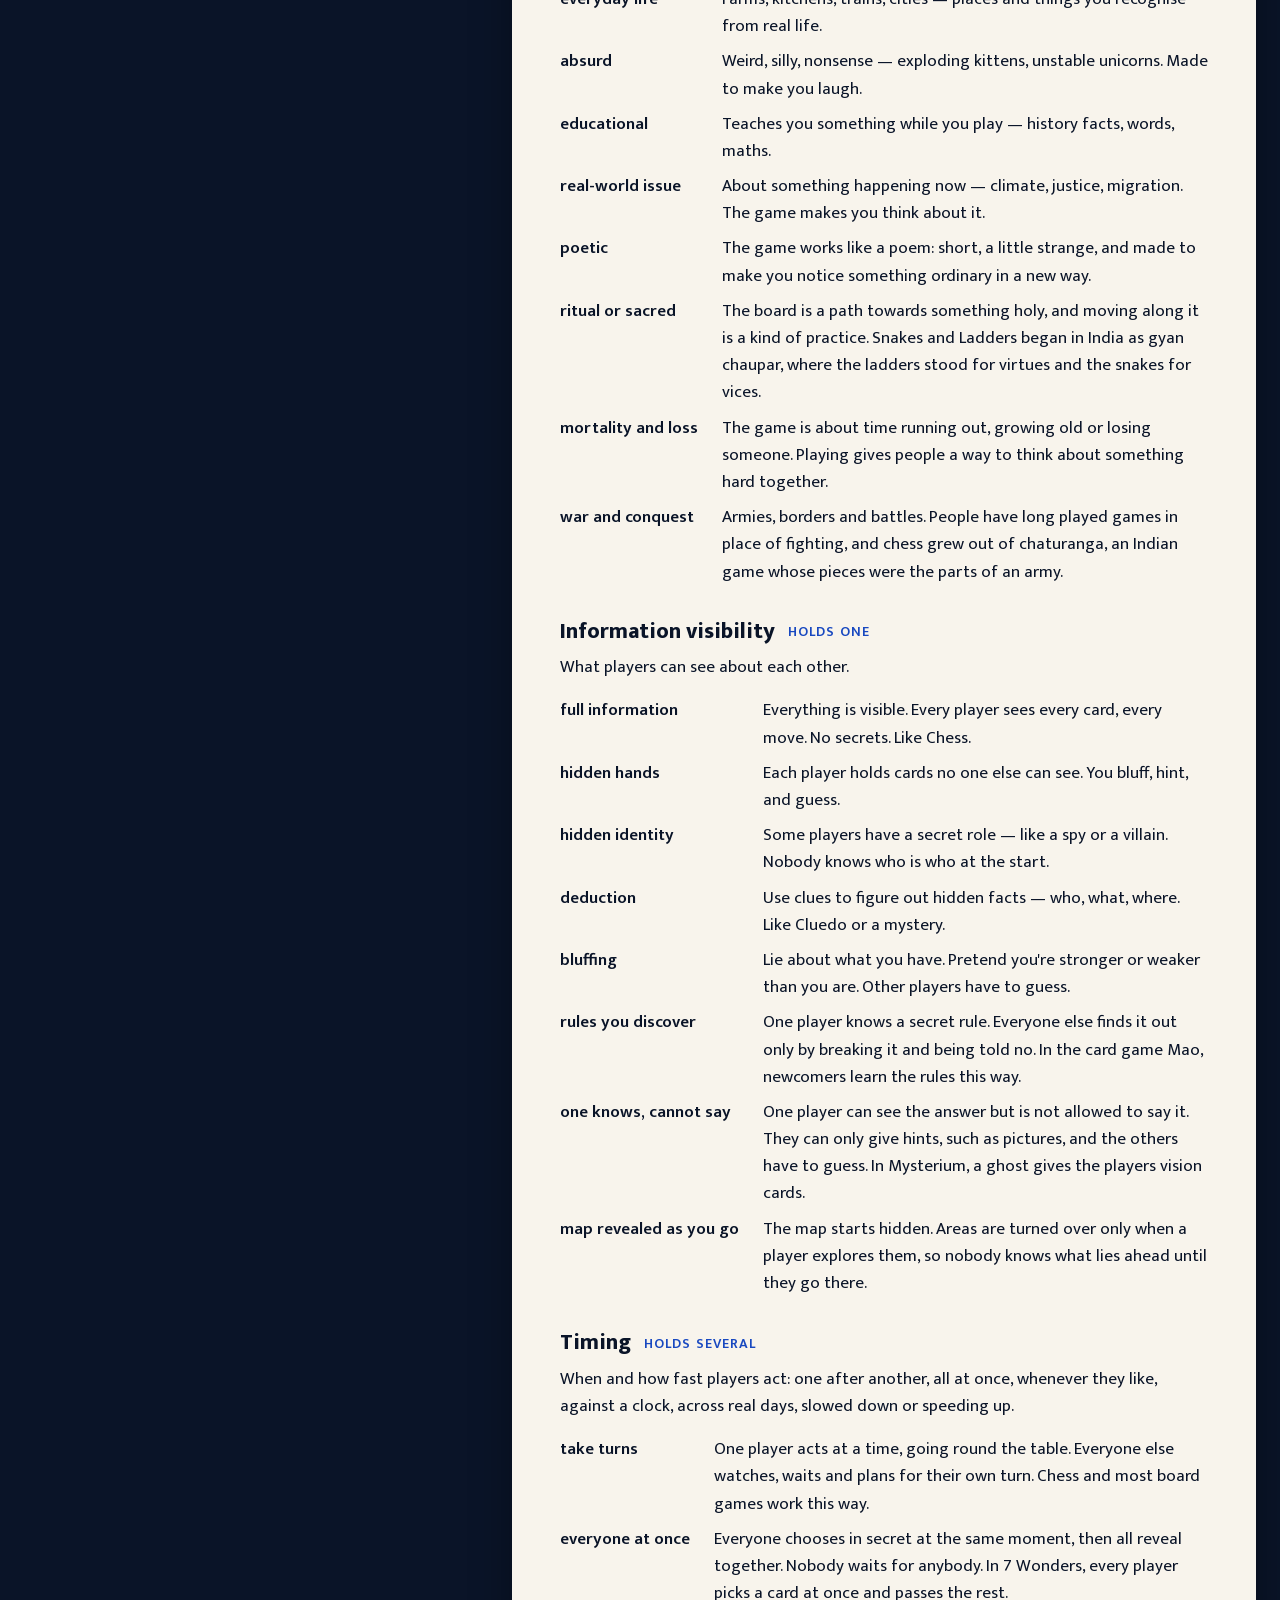
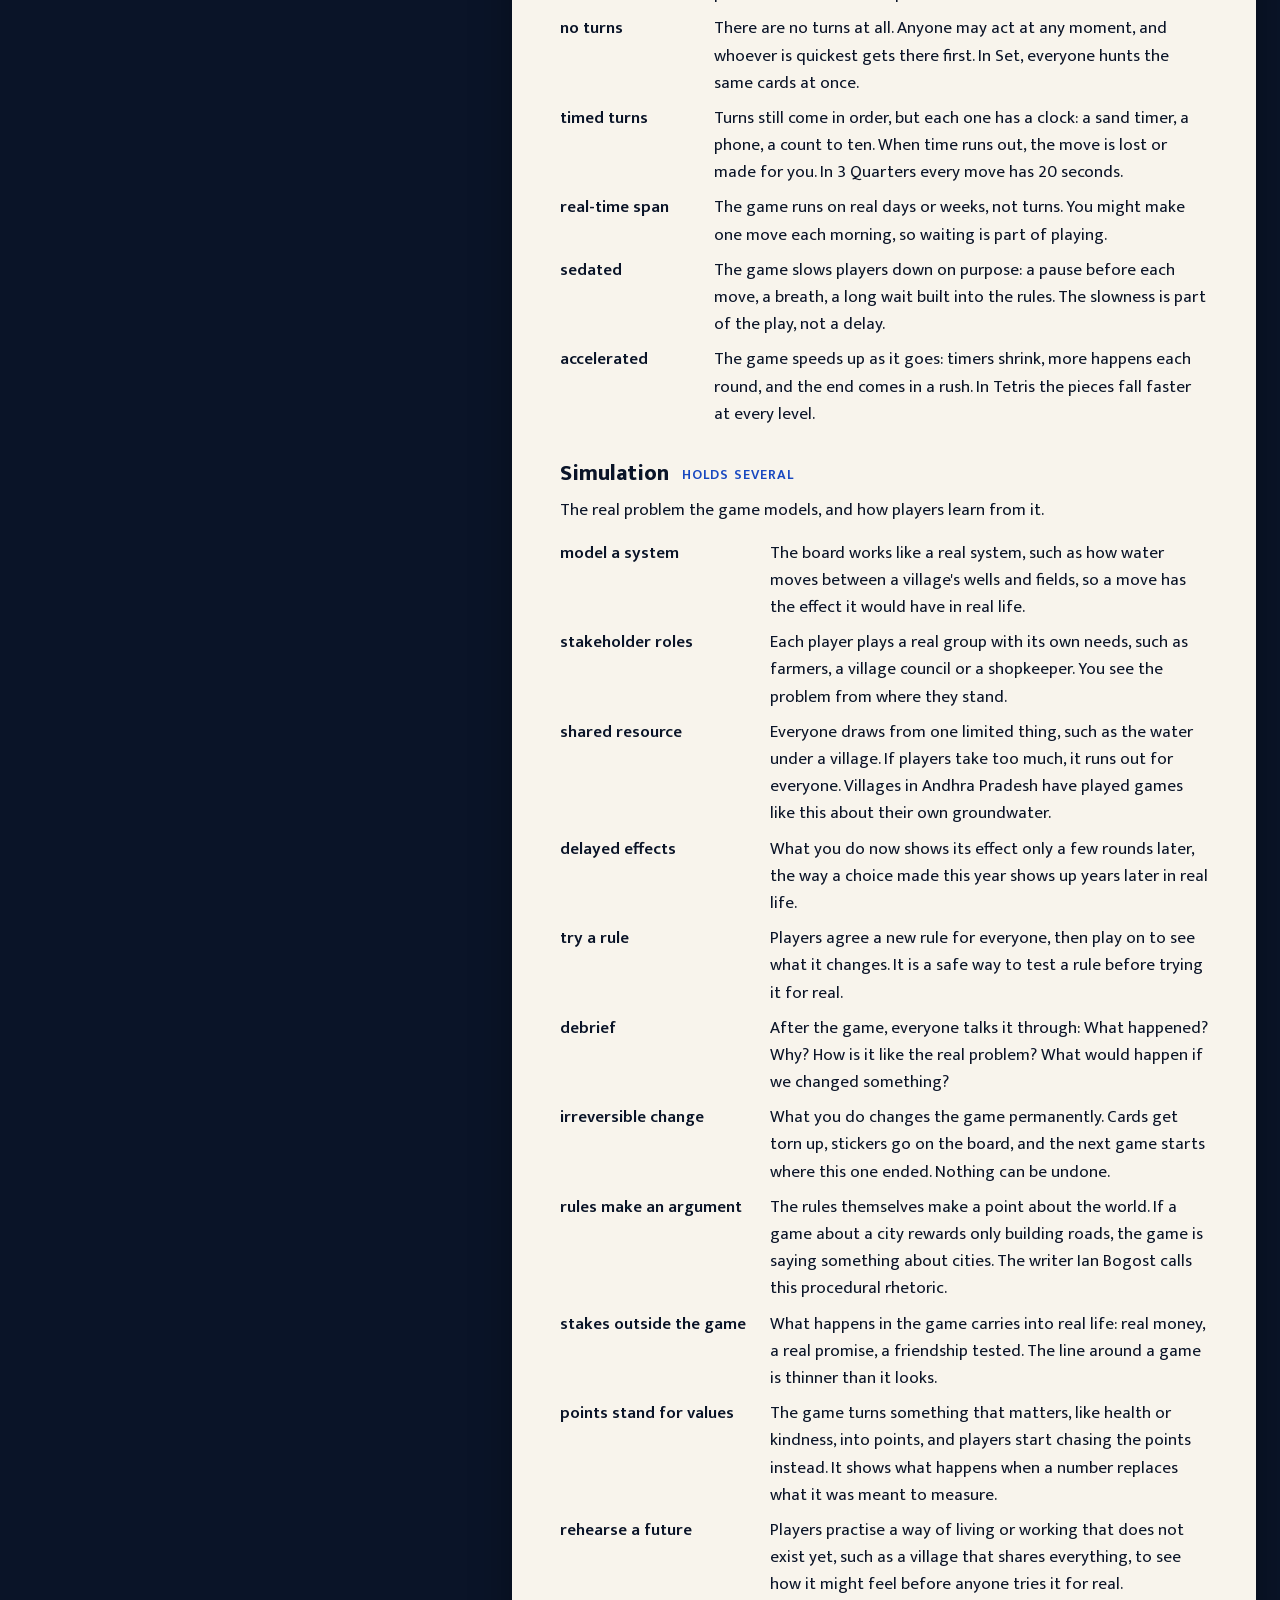
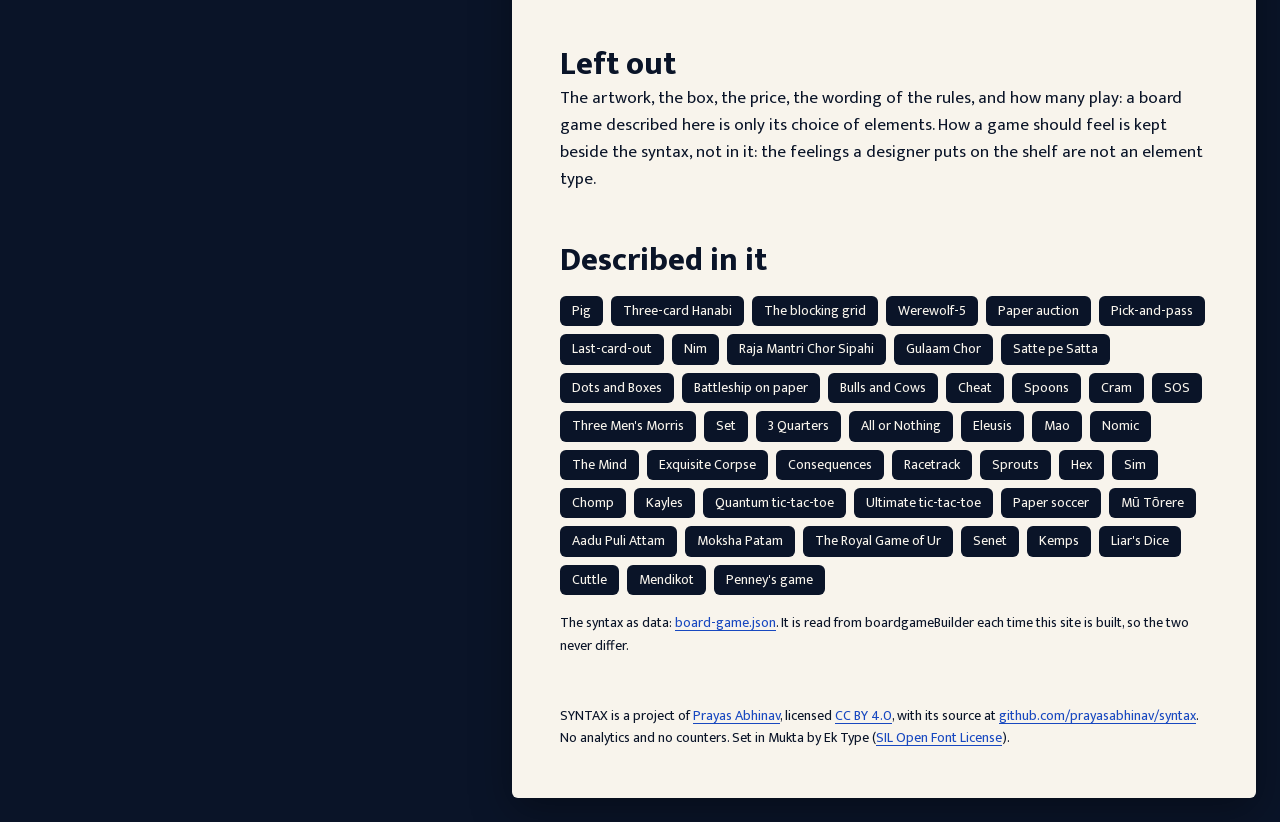
==== commit 007e7127: "Link previews for every page, one image per syntax (0.6.1)" ====
--- a/site/board-game/index.html
+++ b/site/board-game/index.html
@@ -4,7 +4,18 @@
 <meta charset="utf-8">
 <meta name="viewport" content="width=device-width, initial-scale=1">
 <title>The board game syntax · SYNTAX</title>
-<meta name="description" content="SYNTAX breaks kinds of things into element types and elements, so that each thing of that kind can be described, compared and made from the same parts.">
+<meta name="description" content="The board game syntax breaks up a board game, or any game played at a table with things at hand.">
+<meta property="og:type" content="website">
+<meta property="og:site_name" content="SYNTAX">
+<meta property="og:title" content="The board game syntax · SYNTAX">
+<meta property="og:description" content="The board game syntax breaks up a board game, or any game played at a table with things at hand.">
+<meta property="og:url" content="https://syntax.prayasabhinav.net/board-game/">
+<meta property="og:image" content="https://syntax.prayasabhinav.net/og/board-game.png">
+<meta property="og:image:width" content="1200">
+<meta property="og:image:height" content="630">
+<meta property="og:image:alt" content="The board game syntax · SYNTAX: its mark beside its name">
+<meta name="twitter:card" content="summary_large_image">
+<link rel="canonical" href="https://syntax.prayasabhinav.net/board-game/">
 <link rel="icon" href="/favicon.svg" type="image/svg+xml">
 <link rel="preload" href="/fonts/mukta-400.woff2" as="font" type="font/woff2" crossorigin>
 <style>/* SYNTAX — frontend-design-prayas-plain: the fixed tokens, Mukta only, served from /fonts with no request to Google.
@@ -87,7 +98,7 @@
 </head>
 <body>
 <div class="page">
-<div class="field"><a href="/board-game/"><svg xmlns="http://www.w3.org/2000/svg" viewBox="0 0 120 320" role="img" aria-label="The board game syntax"><title>The board game syntax: 8 element types, one element chosen from each</title><rect width="120" height="320" rx="6" fill="#0a1428"/><rect x="4" y="4" width="32" height="32" rx="3" fill="#12213f"/><rect x="44" y="4" width="32" height="32" rx="3" fill="#12213f"/><rect x="84" y="4" width="32" height="32" rx="3" fill="#1848c0"/><rect x="4" y="44" width="32" height="32" rx="3" fill="#1848c0"/><rect x="44" y="44" width="32" height="32" rx="3" fill="#12213f"/><rect x="84" y="44" width="32" height="32" rx="3" fill="#12213f"/><rect x="4" y="84" width="32" height="32" rx="3" fill="#12213f"/><rect x="44" y="84" width="32" height="32" rx="3" fill="#1848c0"/><rect x="84" y="84" width="32" height="32" rx="3" fill="#12213f"/><rect x="4" y="124" width="32" height="32" rx="3" fill="#1848c0"/><rect x="44" y="124" width="32" height="32" rx="3" fill="#12213f"/><rect x="84" y="124" width="32" height="32" rx="3" fill="#12213f"/><rect x="4" y="164" width="32" height="32" rx="3" fill="#12213f"/><rect x="44" y="164" width="32" height="32" rx="3" fill="#12213f"/><rect x="84" y="164" width="32" height="32" rx="3" fill="#1848c0"/><rect x="4" y="204" width="32" height="32" rx="3" fill="#12213f"/><rect x="44" y="204" width="32" height="32" rx="3" fill="#12213f"/><rect x="84" y="204" width="32" height="32" rx="3" fill="#1848c0"/><rect x="4" y="244" width="32" height="32" rx="3" fill="#12213f"/><rect x="44" y="244" width="32" height="32" rx="3" fill="#1848c0"/><rect x="84" y="244" width="32" height="32" rx="3" fill="#12213f"/><rect x="4" y="284" width="32" height="32" rx="3" fill="#12213f"/><rect x="44" y="284" width="32" height="32" rx="3" fill="#e8a53a"/><rect x="84" y="284" width="32" height="32" rx="3" fill="#12213f"/></svg><span class="word">board game</span></a><span class="v"><a href="/">SYNTAX</a> · Version 0.6.0</span></div>
+<div class="field"><a href="/board-game/"><svg xmlns="http://www.w3.org/2000/svg" viewBox="0 0 120 320" role="img" aria-label="The board game syntax"><title>The board game syntax: 8 element types, one element chosen from each</title><rect width="120" height="320" rx="6" fill="#0a1428"/><rect x="4" y="4" width="32" height="32" rx="3" fill="#12213f"/><rect x="44" y="4" width="32" height="32" rx="3" fill="#12213f"/><rect x="84" y="4" width="32" height="32" rx="3" fill="#1848c0"/><rect x="4" y="44" width="32" height="32" rx="3" fill="#1848c0"/><rect x="44" y="44" width="32" height="32" rx="3" fill="#12213f"/><rect x="84" y="44" width="32" height="32" rx="3" fill="#12213f"/><rect x="4" y="84" width="32" height="32" rx="3" fill="#12213f"/><rect x="44" y="84" width="32" height="32" rx="3" fill="#1848c0"/><rect x="84" y="84" width="32" height="32" rx="3" fill="#12213f"/><rect x="4" y="124" width="32" height="32" rx="3" fill="#1848c0"/><rect x="44" y="124" width="32" height="32" rx="3" fill="#12213f"/><rect x="84" y="124" width="32" height="32" rx="3" fill="#12213f"/><rect x="4" y="164" width="32" height="32" rx="3" fill="#12213f"/><rect x="44" y="164" width="32" height="32" rx="3" fill="#12213f"/><rect x="84" y="164" width="32" height="32" rx="3" fill="#1848c0"/><rect x="4" y="204" width="32" height="32" rx="3" fill="#12213f"/><rect x="44" y="204" width="32" height="32" rx="3" fill="#12213f"/><rect x="84" y="204" width="32" height="32" rx="3" fill="#1848c0"/><rect x="4" y="244" width="32" height="32" rx="3" fill="#12213f"/><rect x="44" y="244" width="32" height="32" rx="3" fill="#1848c0"/><rect x="84" y="244" width="32" height="32" rx="3" fill="#12213f"/><rect x="4" y="284" width="32" height="32" rx="3" fill="#12213f"/><rect x="44" y="284" width="32" height="32" rx="3" fill="#e8a53a"/><rect x="84" y="284" width="32" height="32" rx="3" fill="#12213f"/></svg><span class="word">board game</span></a><span class="v"><a href="/">SYNTAX</a> · Version 0.6.1</span></div>
 <div class="sheet">
 <nav class="nav"><a href="/">Home</a><a href="/syntaxes/" aria-current="page">Syntaxes</a></nav>
 <main><h1>The board game syntax</h1>
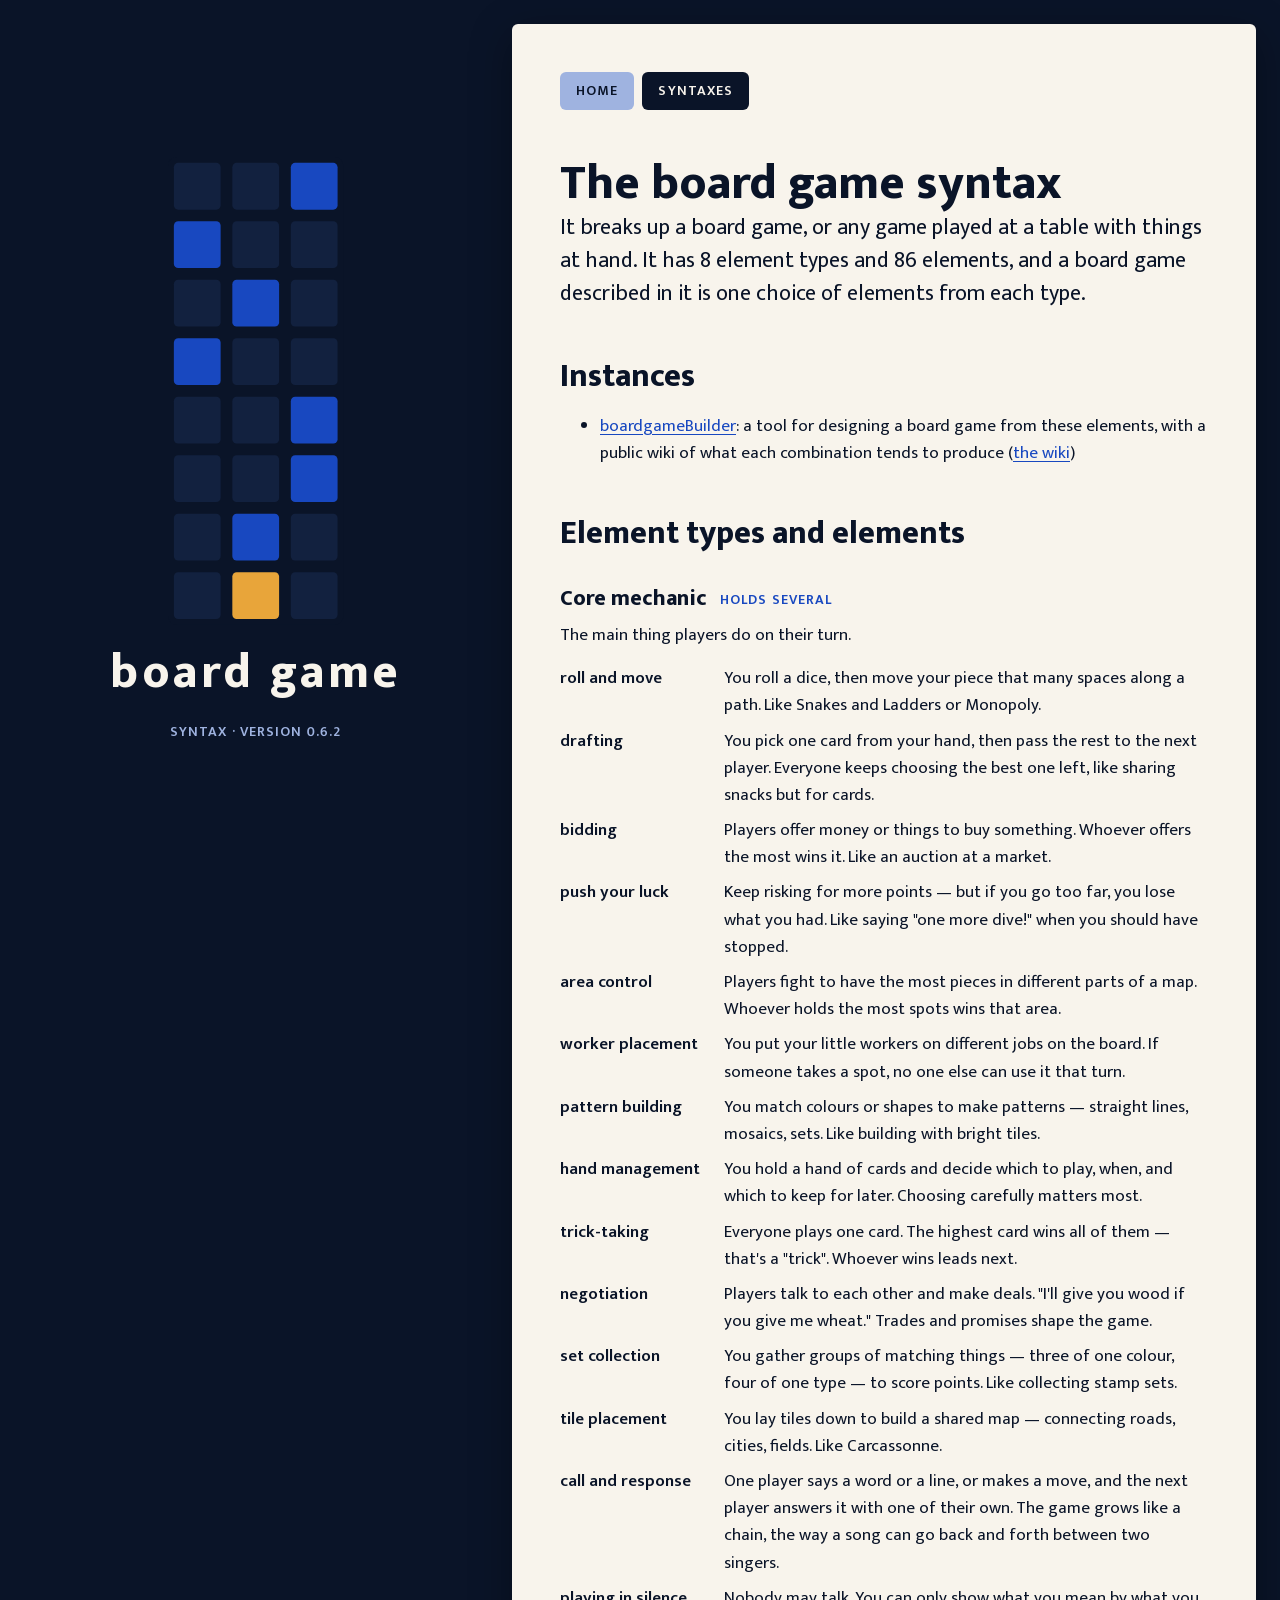
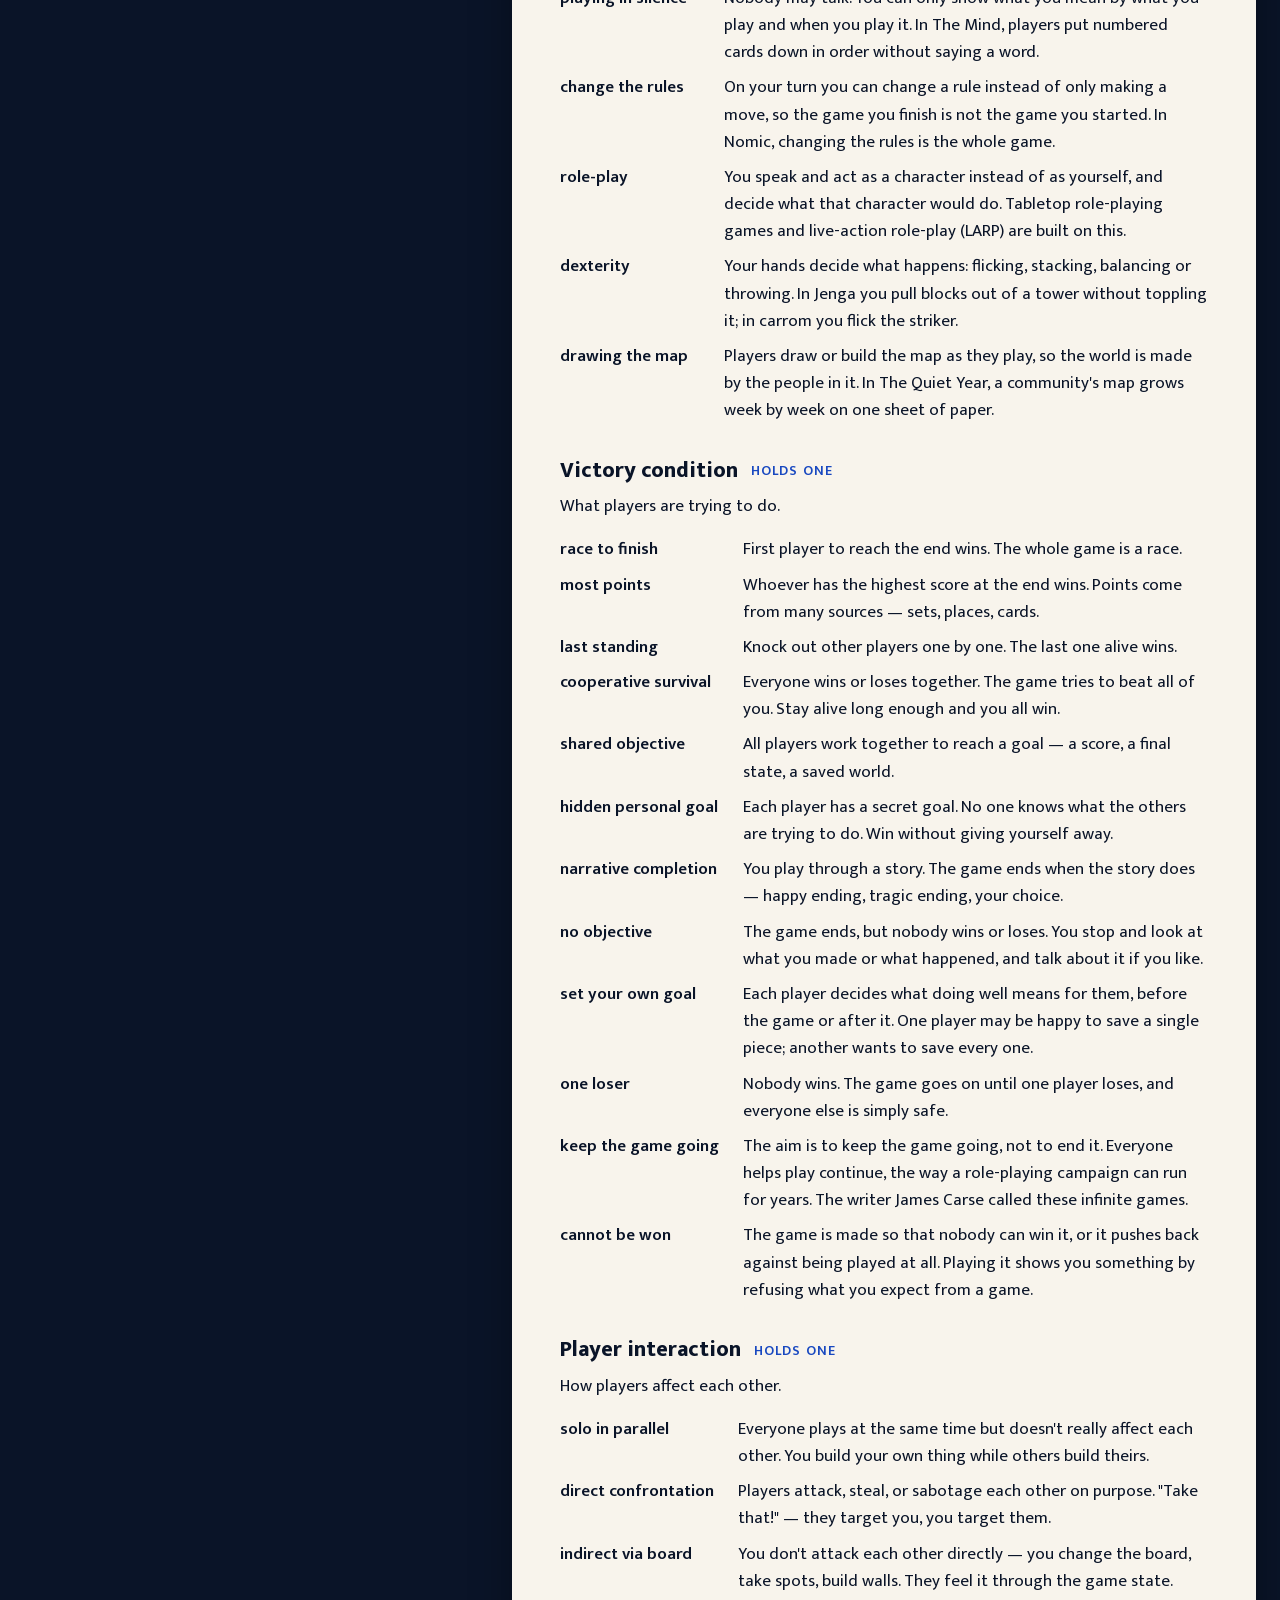
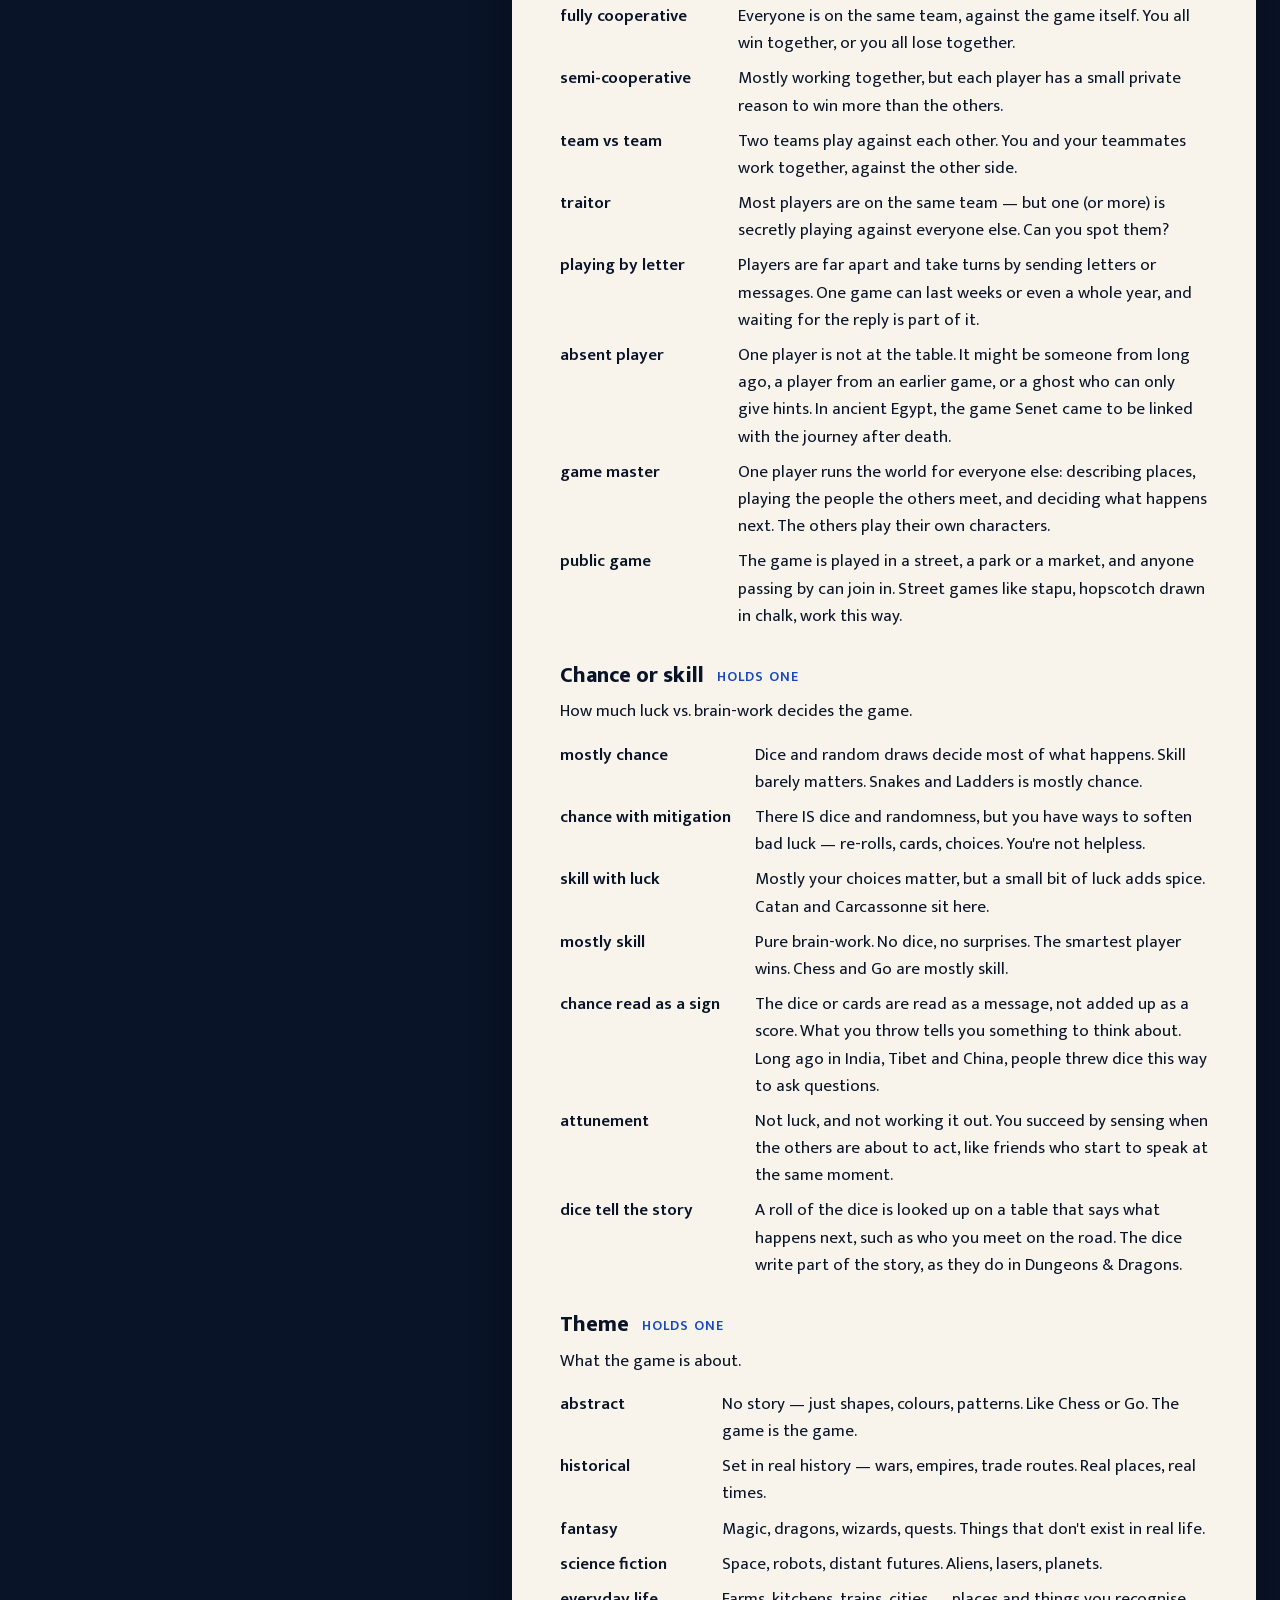
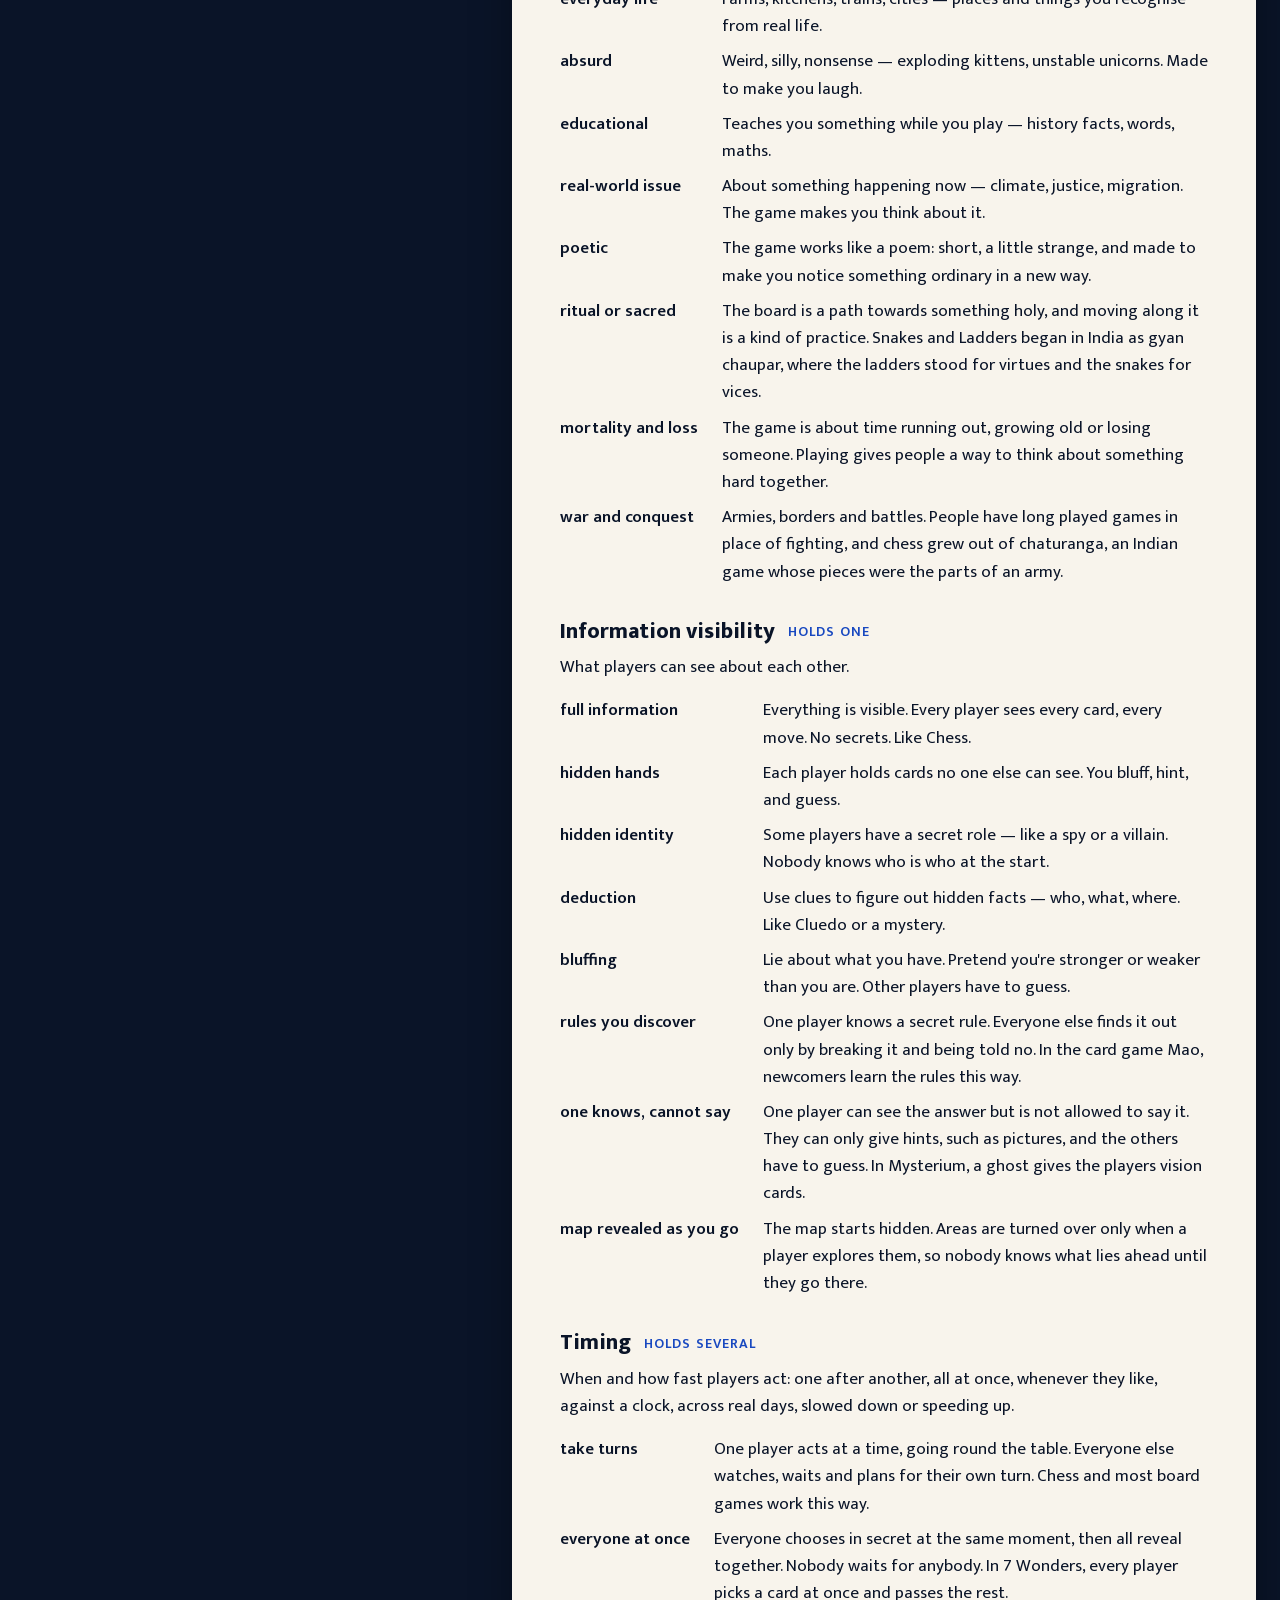
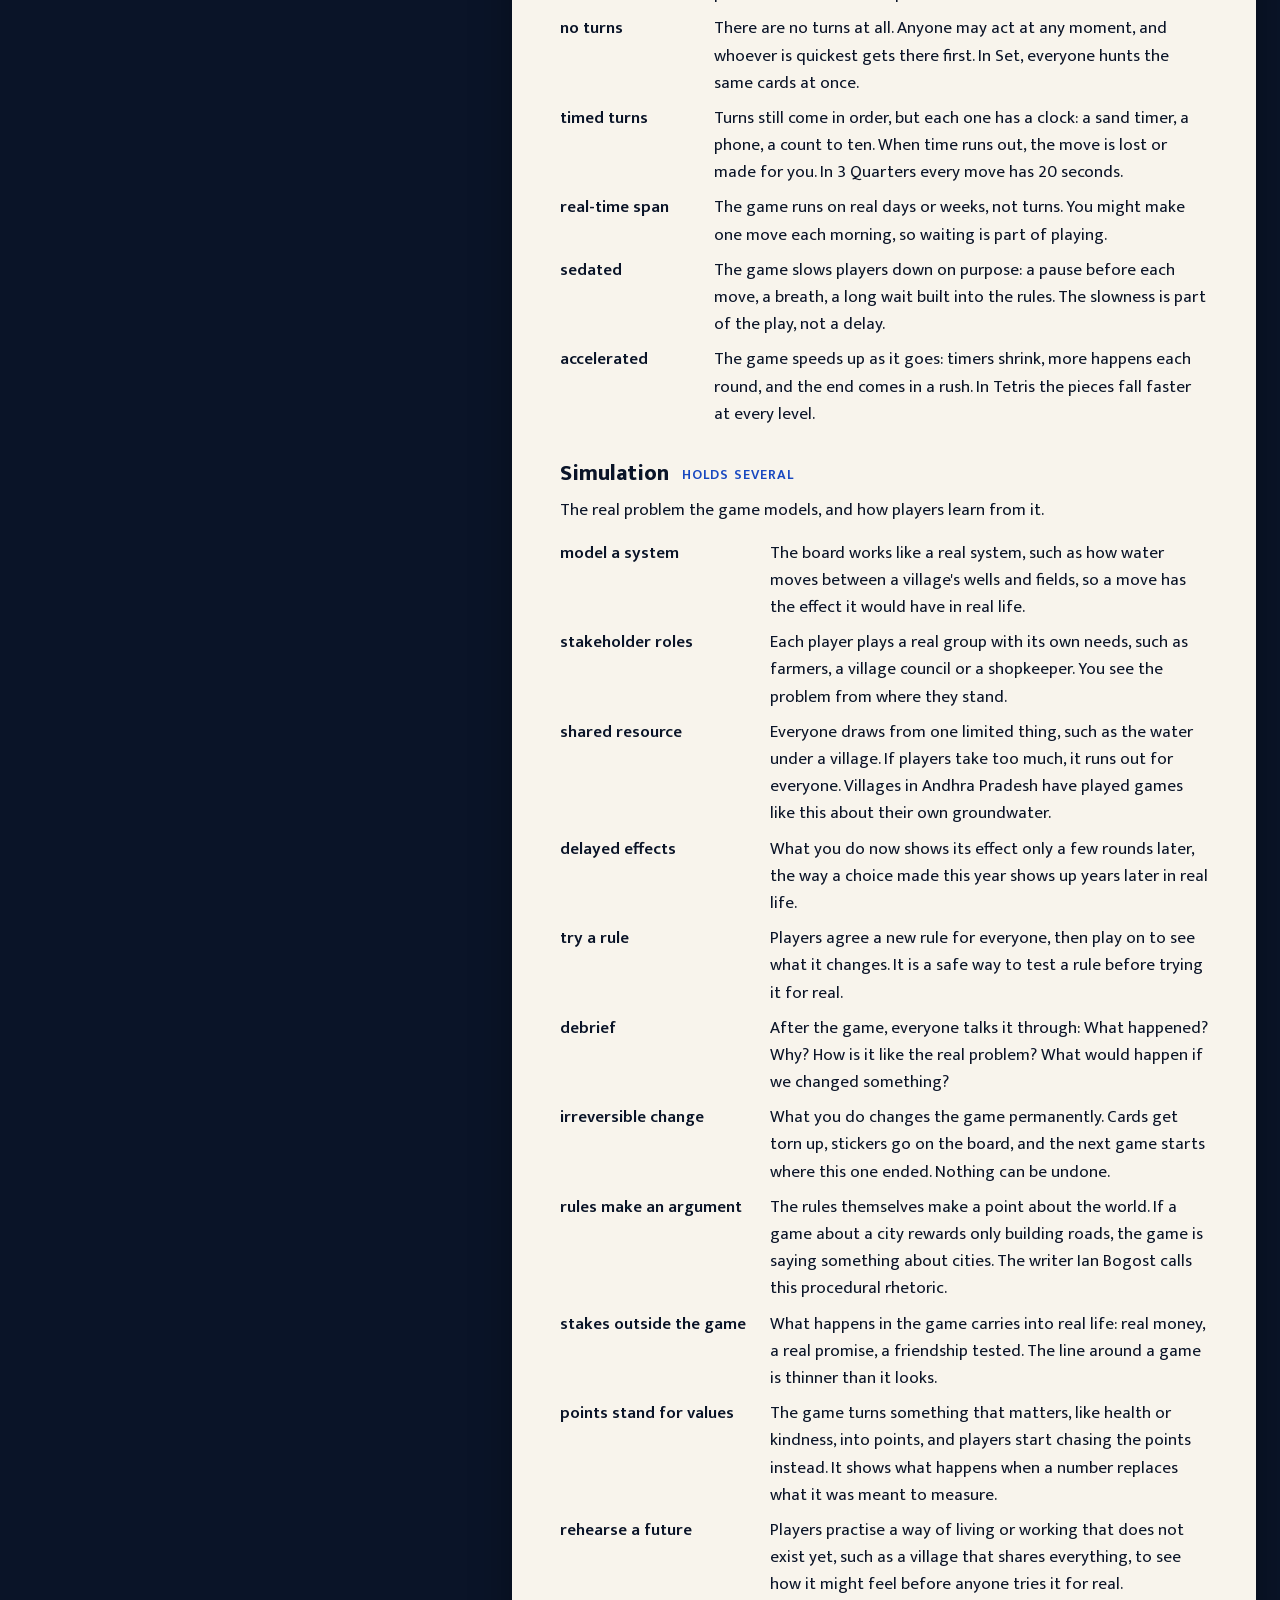
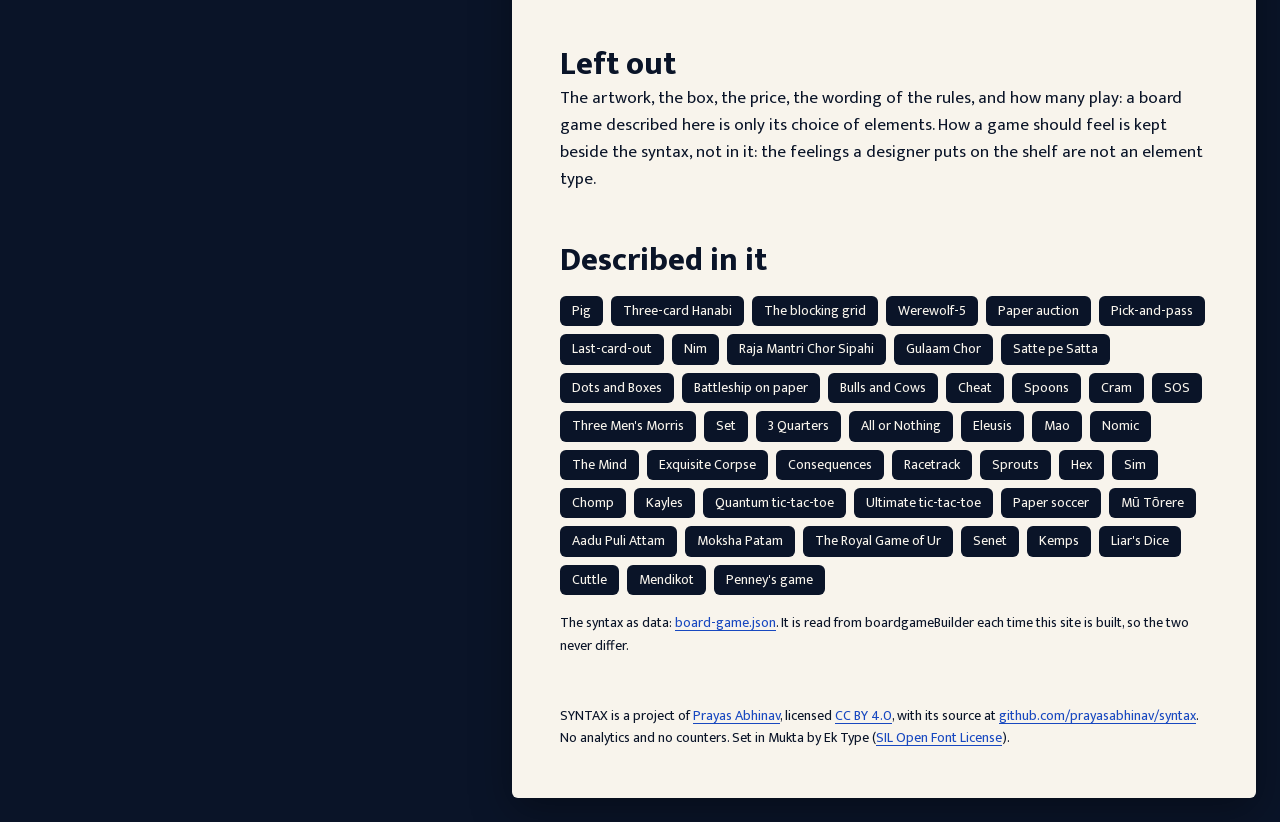
==== commit 9c7efa12: "Document SYNTAX in the README and draw its badges The README now covers the words, the rules every s" ====
--- a/site/board-game/index.html
+++ b/site/board-game/index.html
@@ -98,11 +98,12 @@
 </head>
 <body>
 <div class="page">
-<div class="field"><a href="/board-game/"><svg xmlns="http://www.w3.org/2000/svg" viewBox="0 0 120 320" role="img" aria-label="The board game syntax"><title>The board game syntax: 8 element types, one element chosen from each</title><rect width="120" height="320" rx="6" fill="#0a1428"/><rect x="4" y="4" width="32" height="32" rx="3" fill="#12213f"/><rect x="44" y="4" width="32" height="32" rx="3" fill="#12213f"/><rect x="84" y="4" width="32" height="32" rx="3" fill="#1848c0"/><rect x="4" y="44" width="32" height="32" rx="3" fill="#1848c0"/><rect x="44" y="44" width="32" height="32" rx="3" fill="#12213f"/><rect x="84" y="44" width="32" height="32" rx="3" fill="#12213f"/><rect x="4" y="84" width="32" height="32" rx="3" fill="#12213f"/><rect x="44" y="84" width="32" height="32" rx="3" fill="#1848c0"/><rect x="84" y="84" width="32" height="32" rx="3" fill="#12213f"/><rect x="4" y="124" width="32" height="32" rx="3" fill="#1848c0"/><rect x="44" y="124" width="32" height="32" rx="3" fill="#12213f"/><rect x="84" y="124" width="32" height="32" rx="3" fill="#12213f"/><rect x="4" y="164" width="32" height="32" rx="3" fill="#12213f"/><rect x="44" y="164" width="32" height="32" rx="3" fill="#12213f"/><rect x="84" y="164" width="32" height="32" rx="3" fill="#1848c0"/><rect x="4" y="204" width="32" height="32" rx="3" fill="#12213f"/><rect x="44" y="204" width="32" height="32" rx="3" fill="#12213f"/><rect x="84" y="204" width="32" height="32" rx="3" fill="#1848c0"/><rect x="4" y="244" width="32" height="32" rx="3" fill="#12213f"/><rect x="44" y="244" width="32" height="32" rx="3" fill="#1848c0"/><rect x="84" y="244" width="32" height="32" rx="3" fill="#12213f"/><rect x="4" y="284" width="32" height="32" rx="3" fill="#12213f"/><rect x="44" y="284" width="32" height="32" rx="3" fill="#e8a53a"/><rect x="84" y="284" width="32" height="32" rx="3" fill="#12213f"/></svg><span class="word">board game</span></a><span class="v"><a href="/">SYNTAX</a> · Version 0.6.1</span></div>
+<div class="field"><a href="/board-game/"><svg xmlns="http://www.w3.org/2000/svg" viewBox="0 0 120 320" role="img" aria-label="The board game syntax"><title>The board game syntax: 8 element types, one element chosen from each</title><rect width="120" height="320" rx="6" fill="#0a1428"/><rect x="4" y="4" width="32" height="32" rx="3" fill="#12213f"/><rect x="44" y="4" width="32" height="32" rx="3" fill="#12213f"/><rect x="84" y="4" width="32" height="32" rx="3" fill="#1848c0"/><rect x="4" y="44" width="32" height="32" rx="3" fill="#1848c0"/><rect x="44" y="44" width="32" height="32" rx="3" fill="#12213f"/><rect x="84" y="44" width="32" height="32" rx="3" fill="#12213f"/><rect x="4" y="84" width="32" height="32" rx="3" fill="#12213f"/><rect x="44" y="84" width="32" height="32" rx="3" fill="#1848c0"/><rect x="84" y="84" width="32" height="32" rx="3" fill="#12213f"/><rect x="4" y="124" width="32" height="32" rx="3" fill="#1848c0"/><rect x="44" y="124" width="32" height="32" rx="3" fill="#12213f"/><rect x="84" y="124" width="32" height="32" rx="3" fill="#12213f"/><rect x="4" y="164" width="32" height="32" rx="3" fill="#12213f"/><rect x="44" y="164" width="32" height="32" rx="3" fill="#12213f"/><rect x="84" y="164" width="32" height="32" rx="3" fill="#1848c0"/><rect x="4" y="204" width="32" height="32" rx="3" fill="#12213f"/><rect x="44" y="204" width="32" height="32" rx="3" fill="#12213f"/><rect x="84" y="204" width="32" height="32" rx="3" fill="#1848c0"/><rect x="4" y="244" width="32" height="32" rx="3" fill="#12213f"/><rect x="44" y="244" width="32" height="32" rx="3" fill="#1848c0"/><rect x="84" y="244" width="32" height="32" rx="3" fill="#12213f"/><rect x="4" y="284" width="32" height="32" rx="3" fill="#12213f"/><rect x="44" y="284" width="32" height="32" rx="3" fill="#e8a53a"/><rect x="84" y="284" width="32" height="32" rx="3" fill="#12213f"/></svg><span class="word">board game</span></a><span class="v"><a href="/">SYNTAX</a> · Version 0.6.2</span></div>
 <div class="sheet">
 <nav class="nav"><a href="/">Home</a><a href="/syntaxes/" aria-current="page">Syntaxes</a></nav>
 <main><h1>The board game syntax</h1>
 <p class="lede">It breaks up a board game, or any game played at a table with things at hand. It has 8 element types and 86 elements, and a board game described in it is one choice of elements from each type.</p>
+
 <h2>Instances</h2><ul><li><a href="https://boardgame.blevn.xyz">boardgameBuilder</a>: a tool for designing a board game from these elements, with a public wiki of what each combination tends to produce (<a href="https://boardgame-wiki.blevn.xyz">the wiki</a>)</li></ul>
 <h2>Element types and elements</h2><section class="type"><h3>Core mechanic <span class="holds">holds several</span></h3>
 <p class="aside">The main thing players do on their turn.</p>
